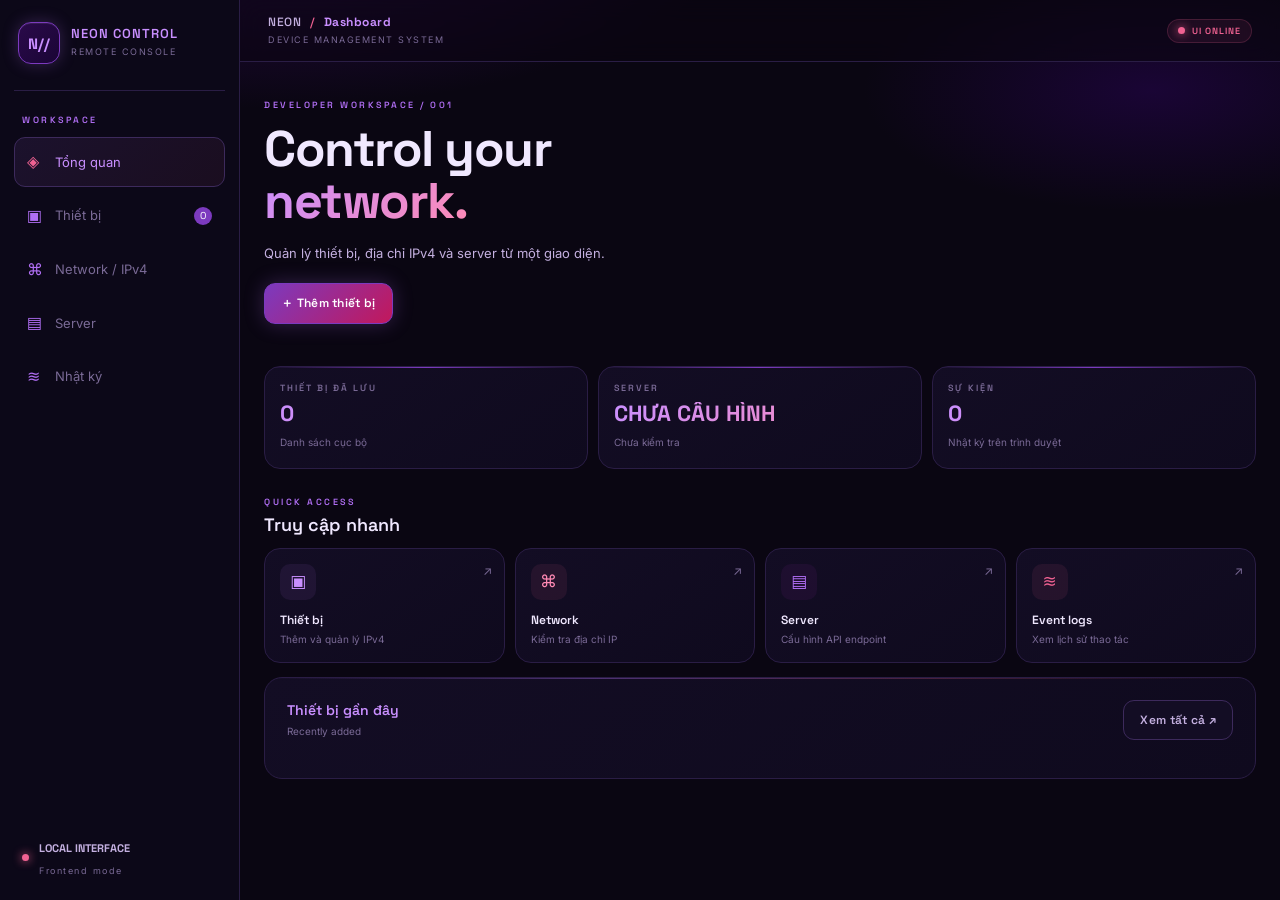
==== index.html @ 148c58e9 "Add files via upload" ====
<!DOCTYPE html>
<html lang="vi">
<head>
  <meta charset="UTF-8">
  <meta name="viewport" content="width=device-width, initial-scale=1, viewport-fit=cover">
  <meta name="theme-color" content="#0a0612">
  <title>NEON CONTROL</title>
  <style>
    @import url('https://fonts.googleapis.com/css2?family=Inter:wght@300;400;500;600;700&family=Space+Grotesk:wght@400;500;600;700&display=swap');

:root {
  --bg: #0a0612;
  --bg2: #0e0a1a;
  --panel: #130d24;
  --panel2: #0f0a1e;
  --border: #2a1d45;
  --border2: #3d2a5c;
  --purple: #b06ef3;
  --purple2: #c98fff;
  --purple-dim: #7c3abf;
  --pink: #f06292;
  --pink2: #ff8ab4;
  --pink-dim: #c2185b;
  --violet: #9c27b0;
  --text: #f0e8ff;
  --text2: #c4b0e0;
  --muted: #7a6a96;
  --muted2: #5a4a72;
  --glow-purple: #b06ef340;
  --glow-pink: #f0629230;
  --font-head: 'Space Grotesk', system-ui, sans-serif;
  --font-body: 'Inter', system-ui, sans-serif;
}

* { box-sizing: border-box; margin: 0; padding: 0; }
html { min-height: 100%; scroll-behavior: smooth; }
body {
  min-height: 100vh;
  background: var(--bg);
  background-image:
    radial-gradient(ellipse 70% 40% at 20% -10%, #2a0a4a 0%, transparent 55%),
    radial-gradient(ellipse 50% 30% at 90% 10%, #1a0535 0%, transparent 45%);
  color: var(--text);
  font: 14px/1.6 var(--font-body);
  -webkit-font-smoothing: antialiased;
}
button, input { font: inherit; }
button { cursor: pointer; }
button:focus-visible, input:focus-visible { outline: 2px solid var(--purple); outline-offset: 3px; }
.app { min-height: 100vh; }

.sidebar {
  display: none;
  width: 240px;
  position: fixed;
  inset: 0 auto 0 0;
  z-index: 20;
  padding: 22px 14px;
  background: #0c0818;
  border-right: 1px solid var(--border);
}
.brand {
  display: flex;
  align-items: center;
  gap: 11px;
  padding: 0 4px 26px;
  border-bottom: 1px solid var(--border);
  margin-bottom: 22px;
}
.brand b { display: block; font: 600 13px/1 var(--font-head); letter-spacing: 1px; color: var(--purple2); }
.brand small, .sidebar-bottom small { display: block; color: var(--muted); font-size: 9px; margin-top: 5px; letter-spacing: 1.5px; }
.logo {
  display: grid;
  place-items: center;
  width: 42px; height: 42px;
  flex-shrink: 0;
  color: var(--purple2);
  background: linear-gradient(135deg, #2a0a4a, #1a0535);
  border: 1px solid var(--purple-dim);
  border-radius: 13px;
  font: 800 15px var(--font-head);
  box-shadow: 0 0 16px var(--glow-purple), inset 0 1px 0 #ffffff15;
}
.nav-label, .eyebrow { color: var(--purple); font-size: 9px; letter-spacing: 2.5px; font-weight: 600; font-family: var(--font-head); }
.nav-label { padding: 0 8px 10px; }
.nav { display: grid; gap: 4px; }
.nav-item {
  width: 100%;
  display: flex;
  align-items: center;
  gap: 10px;
  border: 1px solid transparent;
  border-radius: 11px;
  background: transparent;
  color: var(--muted);
  text-align: left;
  padding: 11px 12px;
  font-size: 13px;
  transition: all .2s ease;
}
.nav-item > span:first-child { color: var(--purple); width: 18px; font-size: 16px; flex-shrink: 0; }
.nav-item:hover { color: var(--text2); background: #b06ef310; }
.nav-item.active { color: var(--purple2); background: linear-gradient(135deg, #b06ef318, #f0629210); border-color: var(--border2); }
.nav-item.active > span:first-child { color: var(--pink); }
.nav-count { margin-left: auto; font-size: 10px; background: var(--purple-dim); color: #fff; padding: 1px 6px; border-radius: 20px; font-family: var(--font-head); }
.sidebar-bottom { position: absolute; bottom: 22px; left: 22px; display: flex; align-items: center; gap: 10px; }
.sidebar-bottom b { font-size: 11px; color: var(--text2); font-family: var(--font-head); }
.live-dot, .top-status i { width: 7px; height: 7px; background: var(--pink); border-radius: 50%; box-shadow: 0 0 10px var(--pink); flex-shrink: 0; animation: pulse 2s ease-in-out infinite; }
@keyframes pulse { 0%, 100% { opacity: 1; } 50% { opacity: .5; } }

.main { min-width: 0; }
.topbar {
  min-height: 62px;
  padding: 12px 16px;
  display: flex;
  align-items: center;
  gap: 12px;
  justify-content: space-between;
  background: #0a061299;
  border-bottom: 1px solid var(--border);
  backdrop-filter: blur(12px);
  -webkit-backdrop-filter: blur(12px);
  position: sticky;
  top: 0;
  z-index: 10;
}
.breadcrumb { font: 500 12px var(--font-head); letter-spacing: .5px; color: var(--text2); }
.breadcrumb span { color: var(--pink); padding: 0 5px; }
.breadcrumb b { color: var(--purple2); }
.top-sub { display: block; color: var(--muted); font-size: 9px; margin-top: 3px; letter-spacing: 1.5px; }
.top-status {
  display: flex;
  align-items: center;
  gap: 7px;
  color: var(--pink);
  font: 600 9px var(--font-head);
  letter-spacing: 1px;
  white-space: nowrap;
  background: #f0629215;
  border: 1px solid #f0629230;
  padding: 5px 10px;
  border-radius: 20px;
}
.icon-btn { width: 38px; height: 38px; flex-shrink: 0; background: var(--panel); border: 1px solid var(--border); color: var(--purple2); border-radius: 11px; font-size: 16px; transition: .2s; }
.icon-btn:hover { border-color: var(--purple-dim); background: #b06ef315; }
.mobile-menu { display: block; }

.content { width: min(100% - 20px, 1100px); margin: auto; padding: 22px 0 100px; }
.page { display: none; }
.page.active { display: block; animation: appear .2s ease-out; }
@keyframes appear { from { opacity: 0; transform: translateY(5px); } to { opacity: 1; transform: translateY(0); } }

.hero { padding: 4px 0 22px; }
.hero h1 { font: 700 clamp(32px, 9vw, 50px)/1.05 var(--font-head); letter-spacing: -1.5px; margin: 10px 0 14px; color: var(--text); }
.hero h1 span { background: linear-gradient(135deg, var(--purple2), var(--pink2)); -webkit-background-clip: text; -webkit-text-fill-color: transparent; background-clip: text; }
.page-intro h1 { font: 700 clamp(28px, 7vw, 44px)/1.08 var(--font-head); letter-spacing: -1.5px; margin: 10px 0 12px; color: var(--text); }
.page-intro h1 .accent, .accent { background: linear-gradient(135deg, var(--purple2), var(--pink)); -webkit-background-clip: text; -webkit-text-fill-color: transparent; background-clip: text; }
.hero p, .page-intro p { color: var(--text2); font-size: 13px; line-height: 1.8; max-width: 560px; margin: 0 0 18px; }
.page-intro { margin-bottom: 20px; }

.btn { border: 1px solid transparent; border-radius: 11px; padding: 11px 16px; font: 600 12px var(--font-head); letter-spacing: .3px; transition: all .2s ease; }
.btn:active { transform: scale(.975); }
.primary { background: linear-gradient(135deg, var(--purple-dim), var(--pink-dim)); color: #fff; border-color: var(--purple-dim); box-shadow: 0 0 20px var(--glow-purple); }
.primary:hover { background: linear-gradient(135deg, var(--purple), var(--pink)); box-shadow: 0 0 30px var(--glow-purple), 0 0 20px var(--glow-pink); }
.secondary { color: var(--text2); background: var(--panel); border-color: var(--border2); }
.secondary:hover { border-color: var(--purple); color: var(--purple2); }
.danger { color: var(--pink); background: #f0629210; border-color: #f0629235; }
.full { width: 100%; margin-top: 13px; }
.space-top { margin-top: 11px; }

.stats { display: grid; grid-template-columns: repeat(2, minmax(0, 1fr)); gap: 10px; margin-top: 20px; }
.stat-card { min-width: 0; padding: 15px; border: 1px solid var(--border); background: linear-gradient(145deg, var(--panel), var(--panel2)); border-radius: 16px; position: relative; overflow: hidden; }
.stat-card::before { content: ''; position: absolute; top: 0; left: 0; right: 0; height: 1px; background: linear-gradient(90deg, transparent, var(--purple-dim), transparent); }
.stat-card:last-child { grid-column: 1 / -1; }
.stat-card > span { display: block; color: var(--muted); font: 600 9px var(--font-head); letter-spacing: 2px; margin-bottom: 8px; }
.stat-card strong { display: block; font: 700 22px/1 var(--font-head); margin-bottom: 6px; background: linear-gradient(135deg, var(--purple2), var(--pink2)); -webkit-background-clip: text; -webkit-text-fill-color: transparent; background-clip: text; overflow-wrap: anywhere; }
.stat-card small { color: var(--muted); font-size: 10px; overflow-wrap: anywhere; }

.section-heading { display: flex; align-items: center; justify-content: space-between; margin: 26px 0 12px; }
.section-heading h2 { margin: 4px 0 0; font: 600 18px var(--font-head); color: var(--text); }
.quick-grid { display: grid; grid-template-columns: repeat(2, minmax(0, 1fr)); gap: 10px; }
.quick-card { position: relative; min-width: 0; text-align: left; padding: 15px; border-radius: 16px; background: linear-gradient(145deg, var(--panel), var(--panel2)); color: var(--text); border: 1px solid var(--border); transition: all .2s ease; }
.quick-card:hover { border-color: var(--border2); transform: translateY(-1px); }
.quick-card:active { transform: scale(.975); }
.quick-icon { display: grid; place-items: center; width: 36px; height: 36px; border-radius: 10px; margin-bottom: 12px; font-size: 17px; background: #b06ef315; }
.quick-icon.cyan { color: var(--purple2); background: #b06ef315; }
.quick-icon.purple { color: var(--pink2); background: #f0629215; }
.quick-icon.pink { color: var(--purple); background: #9c27b015; }
.quick-icon.green { color: var(--pink); background: #f0629215; }
.quick-card b { display: block; font: 600 12px var(--font-head); margin-bottom: 4px; color: var(--text); }
.quick-card small { display: block; color: var(--muted); font-size: 10px; line-height: 1.5; }
.arrow { position: absolute; right: 12px; top: 12px; color: var(--muted); font-size: 12px; transition: .2s; }

.panel { min-width: 0; margin-top: 14px; padding: 17px; background: linear-gradient(145deg, var(--panel), var(--panel2)); border: 1px solid var(--border); border-radius: 18px; position: relative; overflow: hidden; }
.panel::before { content: ''; position: absolute; top: 0; left: 0; right: 0; height: 1px; background: linear-gradient(90deg, transparent, #b06ef360, #f0629240, transparent); }
.panel-heading { display: flex; align-items: center; justify-content: space-between; gap: 10px; margin-bottom: 16px; }
.panel-heading h2, .panel > h2 { margin: 0; font: 600 14px var(--font-head); color: var(--purple2); }
.panel-heading small { display: block; color: var(--muted); font-size: 10px; margin-top: 4px; }
.mini-tag { color: var(--purple2); border: 1px solid #b06ef340; padding: 4px 9px; border-radius: 20px; font: 600 9px var(--font-head); letter-spacing: 1px; white-space: nowrap; background: #b06ef310; }

label { display: block; margin: 13px 0 6px; font: 500 12px var(--font-head); color: var(--text2); }
.optional { color: var(--muted); font-size: 10px; font-weight: 400; }
input { width: 100%; min-width: 0; padding: 12px 14px; color: var(--text); background: #07041299; border: 1px solid var(--border); border-radius: 11px; outline: none; transition: .2s; }
input:focus { border-color: var(--purple); box-shadow: 0 0 0 3px #b06ef320; }
input::placeholder { color: var(--muted2); }
.hint { color: var(--muted); font-size: 11px; line-height: 1.8; overflow-wrap: anywhere; margin-top: 10px; }

.result-box { display: flex; align-items: center; gap: 12px; padding: 13px; margin-top: 13px; background: #07041299; border: 1px solid var(--border); border-radius: 12px; }
.result-dot { width: 9px; height: 9px; flex-shrink: 0; border-radius: 50%; background: var(--muted2); }
.result-box b { display: block; font: 600 12px var(--font-head); color: var(--text2); }
.result-box small { display: block; color: var(--muted); font-size: 10px; margin-top: 3px; overflow-wrap: anywhere; }

.device-list, .shortcut-list, .log-list { display: grid; gap: 8px; }
.device-row { min-width: 0; display: flex; align-items: center; gap: 10px; padding: 12px; background: #07041299; border: 1px solid var(--border); border-radius: 13px; transition: .2s; }
.device-row:hover { border-color: var(--border2); }
.device-symbol { display: grid; place-items: center; flex-shrink: 0; width: 38px; height: 38px; color: var(--purple2); background: linear-gradient(135deg, #b06ef320, #f0629215); border: 1px solid var(--border2); border-radius: 11px; font-size: 14px; }
.device-info { min-width: 0; flex: 1; }
.device-info b { display: block; font: 600 12px var(--font-head); color: var(--text); overflow-wrap: anywhere; }
.device-info small { display: block; color: var(--muted); font-size: 10px; margin-top: 3px; overflow-wrap: anywhere; }
.device-actions { display: flex; gap: 5px; flex-wrap: wrap; justify-content: flex-end; }
.small-btn { padding: 6px 9px; color: var(--purple2); background: #b06ef318; border: 1px solid var(--border2); border-radius: 8px; font: 600 10px var(--font-head); transition: .2s; }
.small-btn:hover { background: #b06ef330; }
.small-btn.delete { color: var(--pink); background: #f0629215; border-color: #f0629235; }
.empty { color: var(--muted); font-size: 12px; padding: 24px 10px; text-align: center; border: 1px dashed var(--border2); border-radius: 12px; background: #b06ef308; }

.shortcut { display: flex; align-items: center; gap: 10px; width: 100%; text-align: left; padding: 11px 13px; background: #07041299; color: var(--text); border: 1px solid var(--border); border-radius: 11px; font-size: 12px; transition: .2s; }
.shortcut .cyan { color: var(--purple2); font-size: 14px; }
.shortcut code, code { color: var(--pink2); font-family: ui-monospace, monospace; font-size: 11px; overflow-wrap: anywhere; }

.api-row { display: flex; flex-wrap: wrap; justify-content: space-between; gap: 8px; padding: 11px 0; border-bottom: 1px solid var(--border); font-size: 11px; }
.api-row:last-of-type { border-bottom: 0; }
.api-row span { color: var(--muted); }

.log-row { padding: 11px 13px; background: #07041299; border: 1px solid var(--border); border-radius: 11px; min-width: 0; border-left: 2px solid var(--purple-dim); }
.log-row time { color: var(--pink); font: 10px ui-monospace, monospace; }
.log-row p { margin: 4px 0 0; font-size: 11px; color: var(--text2); overflow-wrap: anywhere; }

.footer-note { display: flex; justify-content: space-between; gap: 12px; margin-top: 28px; color: var(--muted2); font: 600 9px var(--font-head); letter-spacing: 1.5px; }

.mobile-nav { position: fixed; z-index: 30; inset: auto 0 0; display: grid; grid-template-columns: repeat(5, minmax(0, 1fr)); padding: 8px 4px calc(8px + env(safe-area-inset-bottom)); background: #0a061299; border-top: 1px solid var(--border); backdrop-filter: blur(20px); -webkit-backdrop-filter: blur(20px); }
.mobile-item { display: grid; justify-items: center; gap: 3px; padding: 5px 0; border: 0; border-radius: 10px; background: transparent; color: var(--muted); transition: .2s; }
.mobile-item span { font-size: 18px; }
.mobile-item small { font: 600 9px var(--font-head); }
.mobile-item.active { color: var(--purple2); }
.mobile-item.active span { text-shadow: 0 0 12px var(--purple); }

.toast { position: fixed; z-index: 50; left: 50%; bottom: 88px; transform: translate(-50%, 12px); width: max-content; max-width: calc(100% - 28px); padding: 11px 16px; color: var(--text); background: linear-gradient(135deg, #1e0d38, #180824); border: 1px solid var(--border2); border-radius: 12px; box-shadow: 0 8px 30px #0008, 0 0 20px var(--glow-purple); font: 500 12px var(--font-head); opacity: 0; pointer-events: none; transition: .22s ease; }
.toast.show { opacity: 1; transform: translate(-50%, 0); }

@media (min-width: 700px) {
  .content { width: min(100% - 48px, 1100px); padding-top: 32px; }
  .topbar { padding: 14px 28px; }
  .mobile-menu, .mobile-nav { display: none; }
  .sidebar { display: block; }
  .main { margin-left: 240px; }
  .stats { grid-template-columns: repeat(3, minmax(0, 1fr)); }
  .stat-card:last-child { grid-column: auto; }
  .quick-grid { grid-template-columns: repeat(4, minmax(0, 1fr)); }
  .panel { padding: 22px; }
  .toast { bottom: 26px; }
}

@media (max-width: 699px) {
  .sidebar.mobile-open { display: block; width: min(82vw, 255px); box-shadow: 20px 0 60px #0009; }
  body.menu-open::after { content: ""; position: fixed; inset: 0; z-index: 15; background: #0a061280; backdrop-filter: blur(4px); }
}
  </style>
</head>
<body>
<div class="app">
  <aside class="sidebar" id="sidebar">
    <div class="brand">
      <div class="logo">N//</div>
      <div>
        <b>NEON CONTROL</b>
        <small>REMOTE CONSOLE</small>
      </div>
    </div>
    <div class="nav-label">WORKSPACE</div>
    <nav class="nav">
      <button class="nav-item active" data-tab="dashboard"><span>◈</span> Tổng quan</button>
      <button class="nav-item" data-tab="devices"><span>▣</span> Thiết bị<span class="nav-count" id="deviceCount">0</span></button>
      <button class="nav-item" data-tab="network"><span>⌘</span> Network / IPv4</button>
      <button class="nav-item" data-tab="server"><span>▤</span> Server</button>
      <button class="nav-item" data-tab="logs"><span>≋</span> Nhật ký</button>
    </nav>
    <div class="sidebar-bottom">
      <span class="live-dot"></span>
      <div><b>LOCAL INTERFACE</b><small>Frontend mode</small></div>
    </div>
  </aside>

  <main class="main">
    <header class="topbar">
      <button class="icon-btn mobile-menu" id="menuBtn" aria-label="Mở menu">☰</button>
      <div>
        <div class="breadcrumb">NEON <span>/</span> <b id="pageName">Dashboard</b></div>
        <small class="top-sub">DEVICE MANAGEMENT SYSTEM</small>
      </div>
      <div class="top-status"><i></i> UI ONLINE</div>
    </header>

    <div class="content">
      <section class="page active" id="page-dashboard">
        <div class="hero">
          <div class="eyebrow">DEVELOPER WORKSPACE / 001</div>
          <h1>Control your<br><span>network.</span></h1>
          <p>Quản lý thiết bị, địa chỉ IPv4 và server từ một giao diện.</p>
          <button class="btn primary" data-go="devices">＋ Thêm thiết bị</button>
        </div>

        <div class="stats">
          <article class="stat-card"><span>THIẾT BỊ ĐÃ LƯU</span><strong id="statDevices">0</strong><small>Danh sách cục bộ</small></article>
          <article class="stat-card"><span>SERVER</span><strong id="statServer">CHƯA CẤU HÌNH</strong><small id="serverSummary">Chưa kiểm tra</small></article>
          <article class="stat-card"><span>SỰ KIỆN</span><strong id="statLogs">0</strong><small>Nhật ký trên trình duyệt</small></article>
        </div>

        <div class="section-heading">
          <div><div class="eyebrow">QUICK ACCESS</div><h2>Truy cập nhanh</h2></div>
        </div>

        <div class="quick-grid">
          <button class="quick-card" data-go="devices"><span class="quick-icon cyan">▣</span><b>Thiết bị</b><small>Thêm và quản lý IPv4</small><span class="arrow">↗</span></button>
          <button class="quick-card" data-go="network"><span class="quick-icon purple">⌘</span><b>Network</b><small>Kiểm tra địa chỉ IP</small><span class="arrow">↗</span></button>
          <button class="quick-card" data-go="server"><span class="quick-icon pink">▤</span><b>Server</b><small>Cấu hình API endpoint</small><span class="arrow">↗</span></button>
          <button class="quick-card" data-go="logs"><span class="quick-icon green">≋</span><b>Event logs</b><small>Xem lịch sử thao tác</small><span class="arrow">↗</span></button>
        </div>

        <div class="panel">
          <div class="panel-heading">
            <div><h2>Thiết bị gần đây</h2><small>Recently added</small></div>
            <button class="btn secondary" data-go="devices">Xem tất cả ↗</button>
          </div>
          <div id="recentDevices" class="device-list"></div>
        </div>
      </section>

      <section class="page" id="page-devices">
        <div class="page-intro">
          <div class="eyebrow">DEVICE REGISTRY / 002</div>
          <h1>Thiết bị</h1>
          <p>Quản lý danh sách máy tính theo IPv4.</p>
        </div>
        <div class="panel">
          <div class="panel-heading"><div><h2>Thêm thiết bị</h2><small>Device registration</small></div><span class="mini-tag">LOCAL</span></div>
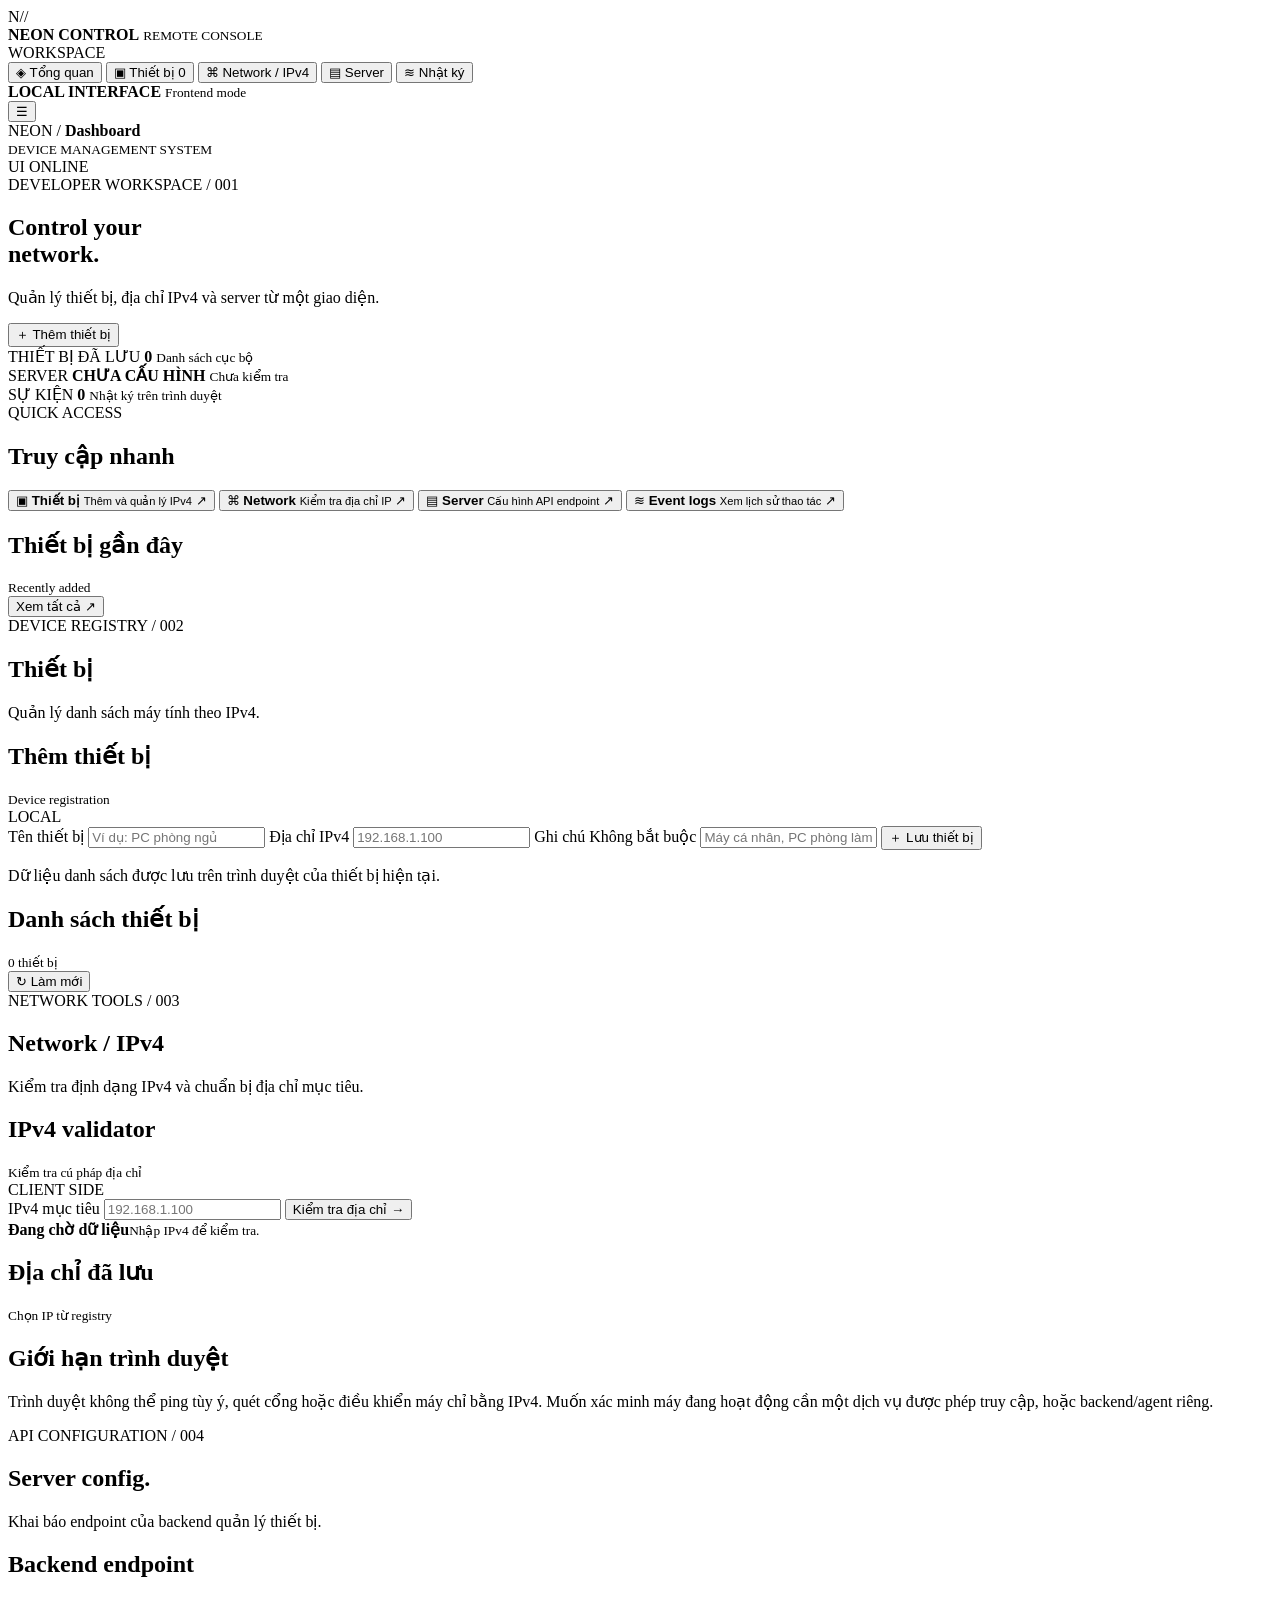
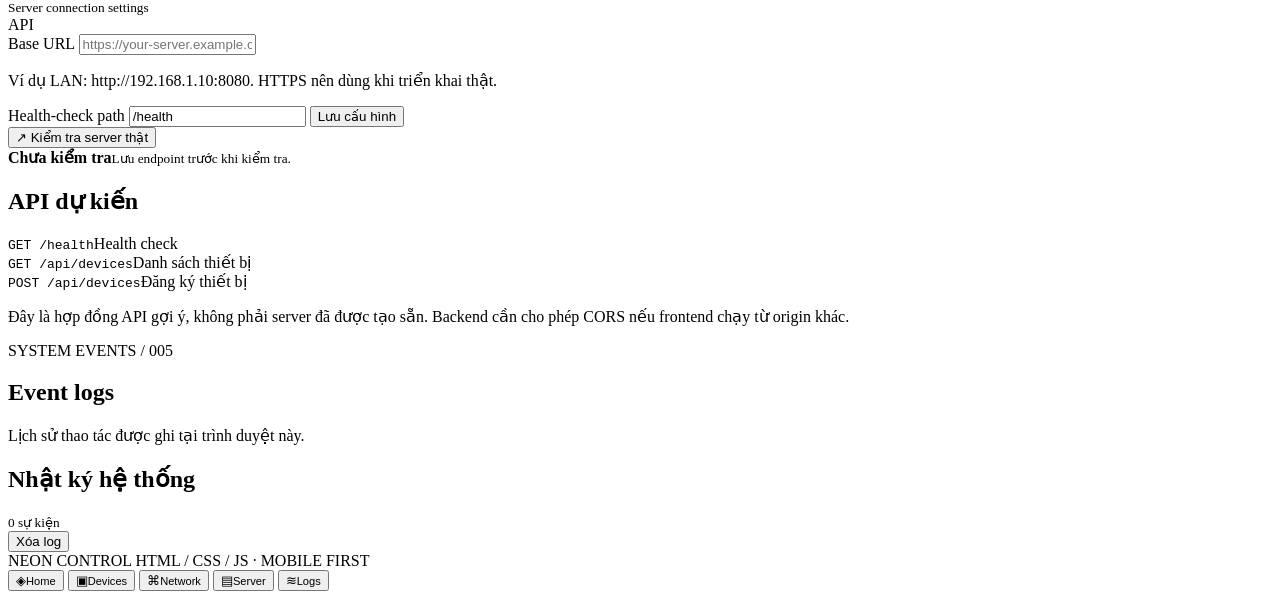
==== commit 41c5a264: "Update index.html" ====
--- a/index.html
+++ b/index.html
@@ -3,271 +3,13 @@
 <head>
   <meta charset="UTF-8">
   <meta name="viewport" content="width=device-width, initial-scale=1, viewport-fit=cover">
-  <meta name="theme-color" content="#0a0612">
+  <meta name="theme-color" content="#080b12">
   <title>NEON CONTROL</title>
-  <style>
-    @import url('https://fonts.googleapis.com/css2?family=Inter:wght@300;400;500;600;700&family=Space+Grotesk:wght@400;500;600;700&display=swap');
-
-:root {
-  --bg: #0a0612;
-  --bg2: #0e0a1a;
-  --panel: #130d24;
-  --panel2: #0f0a1e;
-  --border: #2a1d45;
-  --border2: #3d2a5c;
-  --purple: #b06ef3;
-  --purple2: #c98fff;
-  --purple-dim: #7c3abf;
-  --pink: #f06292;
-  --pink2: #ff8ab4;
-  --pink-dim: #c2185b;
-  --violet: #9c27b0;
-  --text: #f0e8ff;
-  --text2: #c4b0e0;
-  --muted: #7a6a96;
-  --muted2: #5a4a72;
-  --glow-purple: #b06ef340;
-  --glow-pink: #f0629230;
-  --font-head: 'Space Grotesk', system-ui, sans-serif;
-  --font-body: 'Inter', system-ui, sans-serif;
-}
-
-* { box-sizing: border-box; margin: 0; padding: 0; }
-html { min-height: 100%; scroll-behavior: smooth; }
-body {
-  min-height: 100vh;
-  background: var(--bg);
-  background-image:
-    radial-gradient(ellipse 70% 40% at 20% -10%, #2a0a4a 0%, transparent 55%),
-    radial-gradient(ellipse 50% 30% at 90% 10%, #1a0535 0%, transparent 45%);
-  color: var(--text);
-  font: 14px/1.6 var(--font-body);
-  -webkit-font-smoothing: antialiased;
-}
-button, input { font: inherit; }
-button { cursor: pointer; }
-button:focus-visible, input:focus-visible { outline: 2px solid var(--purple); outline-offset: 3px; }
-.app { min-height: 100vh; }
-
-.sidebar {
-  display: none;
-  width: 240px;
-  position: fixed;
-  inset: 0 auto 0 0;
-  z-index: 20;
-  padding: 22px 14px;
-  background: #0c0818;
-  border-right: 1px solid var(--border);
-}
-.brand {
-  display: flex;
-  align-items: center;
-  gap: 11px;
-  padding: 0 4px 26px;
-  border-bottom: 1px solid var(--border);
-  margin-bottom: 22px;
-}
-.brand b { display: block; font: 600 13px/1 var(--font-head); letter-spacing: 1px; color: var(--purple2); }
-.brand small, .sidebar-bottom small { display: block; color: var(--muted); font-size: 9px; margin-top: 5px; letter-spacing: 1.5px; }
-.logo {
-  display: grid;
-  place-items: center;
-  width: 42px; height: 42px;
-  flex-shrink: 0;
-  color: var(--purple2);
-  background: linear-gradient(135deg, #2a0a4a, #1a0535);
-  border: 1px solid var(--purple-dim);
-  border-radius: 13px;
-  font: 800 15px var(--font-head);
-  box-shadow: 0 0 16px var(--glow-purple), inset 0 1px 0 #ffffff15;
-}
-.nav-label, .eyebrow { color: var(--purple); font-size: 9px; letter-spacing: 2.5px; font-weight: 600; font-family: var(--font-head); }
-.nav-label { padding: 0 8px 10px; }
-.nav { display: grid; gap: 4px; }
-.nav-item {
-  width: 100%;
-  display: flex;
-  align-items: center;
-  gap: 10px;
-  border: 1px solid transparent;
-  border-radius: 11px;
-  background: transparent;
-  color: var(--muted);
-  text-align: left;
-  padding: 11px 12px;
-  font-size: 13px;
-  transition: all .2s ease;
-}
-.nav-item > span:first-child { color: var(--purple); width: 18px; font-size: 16px; flex-shrink: 0; }
-.nav-item:hover { color: var(--text2); background: #b06ef310; }
-.nav-item.active { color: var(--purple2); background: linear-gradient(135deg, #b06ef318, #f0629210); border-color: var(--border2); }
-.nav-item.active > span:first-child { color: var(--pink); }
-.nav-count { margin-left: auto; font-size: 10px; background: var(--purple-dim); color: #fff; padding: 1px 6px; border-radius: 20px; font-family: var(--font-head); }
-.sidebar-bottom { position: absolute; bottom: 22px; left: 22px; display: flex; align-items: center; gap: 10px; }
-.sidebar-bottom b { font-size: 11px; color: var(--text2); font-family: var(--font-head); }
-.live-dot, .top-status i { width: 7px; height: 7px; background: var(--pink); border-radius: 50%; box-shadow: 0 0 10px var(--pink); flex-shrink: 0; animation: pulse 2s ease-in-out infinite; }
-@keyframes pulse { 0%, 100% { opacity: 1; } 50% { opacity: .5; } }
-
-.main { min-width: 0; }
-.topbar {
-  min-height: 62px;
-  padding: 12px 16px;
-  display: flex;
-  align-items: center;
-  gap: 12px;
-  justify-content: space-between;
-  background: #0a061299;
-  border-bottom: 1px solid var(--border);
-  backdrop-filter: blur(12px);
-  -webkit-backdrop-filter: blur(12px);
-  position: sticky;
-  top: 0;
-  z-index: 10;
-}
-.breadcrumb { font: 500 12px var(--font-head); letter-spacing: .5px; color: var(--text2); }
-.breadcrumb span { color: var(--pink); padding: 0 5px; }
-.breadcrumb b { color: var(--purple2); }
-.top-sub { display: block; color: var(--muted); font-size: 9px; margin-top: 3px; letter-spacing: 1.5px; }
-.top-status {
-  display: flex;
-  align-items: center;
-  gap: 7px;
-  color: var(--pink);
-  font: 600 9px var(--font-head);
-  letter-spacing: 1px;
-  white-space: nowrap;
-  background: #f0629215;
-  border: 1px solid #f0629230;
-  padding: 5px 10px;
-  border-radius: 20px;
-}
-.icon-btn { width: 38px; height: 38px; flex-shrink: 0; background: var(--panel); border: 1px solid var(--border); color: var(--purple2); border-radius: 11px; font-size: 16px; transition: .2s; }
-.icon-btn:hover { border-color: var(--purple-dim); background: #b06ef315; }
-.mobile-menu { display: block; }
-
-.content { width: min(100% - 20px, 1100px); margin: auto; padding: 22px 0 100px; }
-.page { display: none; }
-.page.active { display: block; animation: appear .2s ease-out; }
-@keyframes appear { from { opacity: 0; transform: translateY(5px); } to { opacity: 1; transform: translateY(0); } }
-
-.hero { padding: 4px 0 22px; }
-.hero h1 { font: 700 clamp(32px, 9vw, 50px)/1.05 var(--font-head); letter-spacing: -1.5px; margin: 10px 0 14px; color: var(--text); }
-.hero h1 span { background: linear-gradient(135deg, var(--purple2), var(--pink2)); -webkit-background-clip: text; -webkit-text-fill-color: transparent; background-clip: text; }
-.page-intro h1 { font: 700 clamp(28px, 7vw, 44px)/1.08 var(--font-head); letter-spacing: -1.5px; margin: 10px 0 12px; color: var(--text); }
-.page-intro h1 .accent, .accent { background: linear-gradient(135deg, var(--purple2), var(--pink)); -webkit-background-clip: text; -webkit-text-fill-color: transparent; background-clip: text; }
-.hero p, .page-intro p { color: var(--text2); font-size: 13px; line-height: 1.8; max-width: 560px; margin: 0 0 18px; }
-.page-intro { margin-bottom: 20px; }
-
-.btn { border: 1px solid transparent; border-radius: 11px; padding: 11px 16px; font: 600 12px var(--font-head); letter-spacing: .3px; transition: all .2s ease; }
-.btn:active { transform: scale(.975); }
-.primary { background: linear-gradient(135deg, var(--purple-dim), var(--pink-dim)); color: #fff; border-color: var(--purple-dim); box-shadow: 0 0 20px var(--glow-purple); }
-.primary:hover { background: linear-gradient(135deg, var(--purple), var(--pink)); box-shadow: 0 0 30px var(--glow-purple), 0 0 20px var(--glow-pink); }
-.secondary { color: var(--text2); background: var(--panel); border-color: var(--border2); }
-.secondary:hover { border-color: var(--purple); color: var(--purple2); }
-.danger { color: var(--pink); background: #f0629210; border-color: #f0629235; }
-.full { width: 100%; margin-top: 13px; }
-.space-top { margin-top: 11px; }
-
-.stats { display: grid; grid-template-columns: repeat(2, minmax(0, 1fr)); gap: 10px; margin-top: 20px; }
-.stat-card { min-width: 0; padding: 15px; border: 1px solid var(--border); background: linear-gradient(145deg, var(--panel), var(--panel2)); border-radius: 16px; position: relative; overflow: hidden; }
-.stat-card::before { content: ''; position: absolute; top: 0; left: 0; right: 0; height: 1px; background: linear-gradient(90deg, transparent, var(--purple-dim), transparent); }
-.stat-card:last-child { grid-column: 1 / -1; }
-.stat-card > span { display: block; color: var(--muted); font: 600 9px var(--font-head); letter-spacing: 2px; margin-bottom: 8px; }
-.stat-card strong { display: block; font: 700 22px/1 var(--font-head); margin-bottom: 6px; background: linear-gradient(135deg, var(--purple2), var(--pink2)); -webkit-background-clip: text; -webkit-text-fill-color: transparent; background-clip: text; overflow-wrap: anywhere; }
-.stat-card small { color: var(--muted); font-size: 10px; overflow-wrap: anywhere; }
-
-.section-heading { display: flex; align-items: center; justify-content: space-between; margin: 26px 0 12px; }
-.section-heading h2 { margin: 4px 0 0; font: 600 18px var(--font-head); color: var(--text); }
-.quick-grid { display: grid; grid-template-columns: repeat(2, minmax(0, 1fr)); gap: 10px; }
-.quick-card { position: relative; min-width: 0; text-align: left; padding: 15px; border-radius: 16px; background: linear-gradient(145deg, var(--panel), var(--panel2)); color: var(--text); border: 1px solid var(--border); transition: all .2s ease; }
-.quick-card:hover { border-color: var(--border2); transform: translateY(-1px); }
-.quick-card:active { transform: scale(.975); }
-.quick-icon { display: grid; place-items: center; width: 36px; height: 36px; border-radius: 10px; margin-bottom: 12px; font-size: 17px; background: #b06ef315; }
-.quick-icon.cyan { color: var(--purple2); background: #b06ef315; }
-.quick-icon.purple { color: var(--pink2); background: #f0629215; }
-.quick-icon.pink { color: var(--purple); background: #9c27b015; }
-.quick-icon.green { color: var(--pink); background: #f0629215; }
-.quick-card b { display: block; font: 600 12px var(--font-head); margin-bottom: 4px; color: var(--text); }
-.quick-card small { display: block; color: var(--muted); font-size: 10px; line-height: 1.5; }
-.arrow { position: absolute; right: 12px; top: 12px; color: var(--muted); font-size: 12px; transition: .2s; }
-
-.panel { min-width: 0; margin-top: 14px; padding: 17px; background: linear-gradient(145deg, var(--panel), var(--panel2)); border: 1px solid var(--border); border-radius: 18px; position: relative; overflow: hidden; }
-.panel::before { content: ''; position: absolute; top: 0; left: 0; right: 0; height: 1px; background: linear-gradient(90deg, transparent, #b06ef360, #f0629240, transparent); }
-.panel-heading { display: flex; align-items: center; justify-content: space-between; gap: 10px; margin-bottom: 16px; }
-.panel-heading h2, .panel > h2 { margin: 0; font: 600 14px var(--font-head); color: var(--purple2); }
-.panel-heading small { display: block; color: var(--muted); font-size: 10px; margin-top: 4px; }
-.mini-tag { color: var(--purple2); border: 1px solid #b06ef340; padding: 4px 9px; border-radius: 20px; font: 600 9px var(--font-head); letter-spacing: 1px; white-space: nowrap; background: #b06ef310; }
-
-label { display: block; margin: 13px 0 6px; font: 500 12px var(--font-head); color: var(--text2); }
-.optional { color: var(--muted); font-size: 10px; font-weight: 400; }
-input { width: 100%; min-width: 0; padding: 12px 14px; color: var(--text); background: #07041299; border: 1px solid var(--border); border-radius: 11px; outline: none; transition: .2s; }
-input:focus { border-color: var(--purple); box-shadow: 0 0 0 3px #b06ef320; }
-input::placeholder { color: var(--muted2); }
-.hint { color: var(--muted); font-size: 11px; line-height: 1.8; overflow-wrap: anywhere; margin-top: 10px; }
-
-.result-box { display: flex; align-items: center; gap: 12px; padding: 13px; margin-top: 13px; background: #07041299; border: 1px solid var(--border); border-radius: 12px; }
-.result-dot { width: 9px; height: 9px; flex-shrink: 0; border-radius: 50%; background: var(--muted2); }
-.result-box b { display: block; font: 600 12px var(--font-head); color: var(--text2); }
-.result-box small { display: block; color: var(--muted); font-size: 10px; margin-top: 3px; overflow-wrap: anywhere; }
-
-.device-list, .shortcut-list, .log-list { display: grid; gap: 8px; }
-.device-row { min-width: 0; display: flex; align-items: center; gap: 10px; padding: 12px; background: #07041299; border: 1px solid var(--border); border-radius: 13px; transition: .2s; }
-.device-row:hover { border-color: var(--border2); }
-.device-symbol { display: grid; place-items: center; flex-shrink: 0; width: 38px; height: 38px; color: var(--purple2); background: linear-gradient(135deg, #b06ef320, #f0629215); border: 1px solid var(--border2); border-radius: 11px; font-size: 14px; }
-.device-info { min-width: 0; flex: 1; }
-.device-info b { display: block; font: 600 12px var(--font-head); color: var(--text); overflow-wrap: anywhere; }
-.device-info small { display: block; color: var(--muted); font-size: 10px; margin-top: 3px; overflow-wrap: anywhere; }
-.device-actions { display: flex; gap: 5px; flex-wrap: wrap; justify-content: flex-end; }
-.small-btn { padding: 6px 9px; color: var(--purple2); background: #b06ef318; border: 1px solid var(--border2); border-radius: 8px; font: 600 10px var(--font-head); transition: .2s; }
-.small-btn:hover { background: #b06ef330; }
-.small-btn.delete { color: var(--pink); background: #f0629215; border-color: #f0629235; }
-.empty { color: var(--muted); font-size: 12px; padding: 24px 10px; text-align: center; border: 1px dashed var(--border2); border-radius: 12px; background: #b06ef308; }
-
-.shortcut { display: flex; align-items: center; gap: 10px; width: 100%; text-align: left; padding: 11px 13px; background: #07041299; color: var(--text); border: 1px solid var(--border); border-radius: 11px; font-size: 12px; transition: .2s; }
-.shortcut .cyan { color: var(--purple2); font-size: 14px; }
-.shortcut code, code { color: var(--pink2); font-family: ui-monospace, monospace; font-size: 11px; overflow-wrap: anywhere; }
-
-.api-row { display: flex; flex-wrap: wrap; justify-content: space-between; gap: 8px; padding: 11px 0; border-bottom: 1px solid var(--border); font-size: 11px; }
-.api-row:last-of-type { border-bottom: 0; }
-.api-row span { color: var(--muted); }
-
-.log-row { padding: 11px 13px; background: #07041299; border: 1px solid var(--border); border-radius: 11px; min-width: 0; border-left: 2px solid var(--purple-dim); }
-.log-row time { color: var(--pink); font: 10px ui-monospace, monospace; }
-.log-row p { margin: 4px 0 0; font-size: 11px; color: var(--text2); overflow-wrap: anywhere; }
-
-.footer-note { display: flex; justify-content: space-between; gap: 12px; margin-top: 28px; color: var(--muted2); font: 600 9px var(--font-head); letter-spacing: 1.5px; }
-
-.mobile-nav { position: fixed; z-index: 30; inset: auto 0 0; display: grid; grid-template-columns: repeat(5, minmax(0, 1fr)); padding: 8px 4px calc(8px + env(safe-area-inset-bottom)); background: #0a061299; border-top: 1px solid var(--border); backdrop-filter: blur(20px); -webkit-backdrop-filter: blur(20px); }
-.mobile-item { display: grid; justify-items: center; gap: 3px; padding: 5px 0; border: 0; border-radius: 10px; background: transparent; color: var(--muted); transition: .2s; }
-.mobile-item span { font-size: 18px; }
-.mobile-item small { font: 600 9px var(--font-head); }
-.mobile-item.active { color: var(--purple2); }
-.mobile-item.active span { text-shadow: 0 0 12px var(--purple); }
-
-.toast { position: fixed; z-index: 50; left: 50%; bottom: 88px; transform: translate(-50%, 12px); width: max-content; max-width: calc(100% - 28px); padding: 11px 16px; color: var(--text); background: linear-gradient(135deg, #1e0d38, #180824); border: 1px solid var(--border2); border-radius: 12px; box-shadow: 0 8px 30px #0008, 0 0 20px var(--glow-purple); font: 500 12px var(--font-head); opacity: 0; pointer-events: none; transition: .22s ease; }
-.toast.show { opacity: 1; transform: translate(-50%, 0); }
-
-@media (min-width: 700px) {
-  .content { width: min(100% - 48px, 1100px); padding-top: 32px; }
-  .topbar { padding: 14px 28px; }
-  .mobile-menu, .mobile-nav { display: none; }
-  .sidebar { display: block; }
-  .main { margin-left: 240px; }
-  .stats { grid-template-columns: repeat(3, minmax(0, 1fr)); }
-  .stat-card:last-child { grid-column: auto; }
-  .quick-grid { grid-template-columns: repeat(4, minmax(0, 1fr)); }
-  .panel { padding: 22px; }
-  .toast { bottom: 26px; }
-}
-
-@media (max-width: 699px) {
-  .sidebar.mobile-open { display: block; width: min(82vw, 255px); box-shadow: 20px 0 60px #0009; }
-  body.menu-open::after { content: ""; position: fixed; inset: 0; z-index: 15; background: #0a061280; backdrop-filter: blur(4px); }
-}
-  </style>
+  <link rel="stylesheet" href="style.css">
 </head>
 <body>
 <div class="app">
+
   <aside class="sidebar" id="sidebar">
     <div class="brand">
       <div class="logo">N//</div>
@@ -276,17 +18,33 @@
         <small>REMOTE CONSOLE</small>
       </div>
     </div>
+
     <div class="nav-label">WORKSPACE</div>
     <nav class="nav">
-      <button class="nav-item active" data-tab="dashboard"><span>◈</span> Tổng quan</button>
-      <button class="nav-item" data-tab="devices"><span>▣</span> Thiết bị<span class="nav-count" id="deviceCount">0</span></button>
-      <button class="nav-item" data-tab="network"><span>⌘</span> Network / IPv4</button>
-      <button class="nav-item" data-tab="server"><span>▤</span> Server</button>
-      <button class="nav-item" data-tab="logs"><span>≋</span> Nhật ký</button>
+      <button class="nav-item active" data-tab="dashboard">
+        <span>◈</span> Tổng quan
+      </button>
+      <button class="nav-item" data-tab="devices">
+        <span>▣</span> Thiết bị
+        <span class="nav-count" id="deviceCount">0</span>
+      </button>
+      <button class="nav-item" data-tab="network">
+        <span>⌘</span> Network / IPv4
+      </button>
+      <button class="nav-item" data-tab="server">
+        <span>▤</span> Server
+      </button>
+      <button class="nav-item" data-tab="logs">
+        <span>≋</span> Nhật ký
+      </button>
     </nav>
+
     <div class="sidebar-bottom">
       <span class="live-dot"></span>
-      <div><b>LOCAL INTERFACE</b><small>Frontend mode</small></div>
+      <div>
+        <b>LOCAL INTERFACE</b>
+        <small>Frontend mode</small>
+      </div>
     </div>
   </aside>
 
@@ -301,6 +59,7 @@
     </header>
 
     <div class="content">
+
       <section class="page active" id="page-dashboard">
         <div class="hero">
           <div class="eyebrow">DEVELOPER WORKSPACE / 001</div>
@@ -310,20 +69,55 @@
         </div>
 
         <div class="stats">
-          <article class="stat-card"><span>THIẾT BỊ ĐÃ LƯU</span><strong id="statDevices">0</strong><small>Danh sách cục bộ</small></article>
-          <article class="stat-card"><span>SERVER</span><strong id="statServer">CHƯA CẤU HÌNH</strong><small id="serverSummary">Chưa kiểm tra</small></article>
-          <article class="stat-card"><span>SỰ KIỆN</span><strong id="statLogs">0</strong><small>Nhật ký trên trình duyệt</small></article>
+          <article class="stat-card">
+            <span>THIẾT BỊ ĐÃ LƯU</span>
+            <strong id="statDevices">0</strong>
+            <small>Danh sách cục bộ</small>
+          </article>
+          <article class="stat-card">
+            <span>SERVER</span>
+            <strong id="statServer">CHƯA CẤU HÌNH</strong>
+            <small id="serverSummary">Chưa kiểm tra</small>
+          </article>
+          <article class="stat-card">
+            <span>SỰ KIỆN</span>
+            <strong id="statLogs">0</strong>
+            <small>Nhật ký trên trình duyệt</small>
+          </article>
         </div>
 
         <div class="section-heading">
-          <div><div class="eyebrow">QUICK ACCESS</div><h2>Truy cập nhanh</h2></div>
+          <div>
+            <div class="eyebrow">QUICK ACCESS</div>
+            <h2>Truy cập nhanh</h2>
+          </div>
         </div>
 
         <div class="quick-grid">
-          <button class="quick-card" data-go="devices"><span class="quick-icon cyan">▣</span><b>Thiết bị</b><small>Thêm và quản lý IPv4</small><span class="arrow">↗</span></button>
-          <button class="quick-card" data-go="network"><span class="quick-icon purple">⌘</span><b>Network</b><small>Kiểm tra địa chỉ IP</small><span class="arrow">↗</span></button>
-          <button class="quick-card" data-go="server"><span class="quick-icon pink">▤</span><b>Server</b><small>Cấu hình API endpoint</small><span class="arrow">↗</span></button>
-          <button class="quick-card" data-go="logs"><span class="quick-icon green">≋</span><b>Event logs</b><small>Xem lịch sử thao tác</small><span class="arrow">↗</span></button>
+          <button class="quick-card" data-go="devices">
+            <span class="quick-icon cyan">▣</span>
+            <b>Thiết bị</b>
+            <small>Thêm và quản lý IPv4</small>
+            <span class="arrow">↗</span>
+          </button>
+          <button class="quick-card" data-go="network">
+            <span class="quick-icon purple">⌘</span>
+            <b>Network</b>
+            <small>Kiểm tra địa chỉ IP</small>
+            <span class="arrow">↗</span>
+          </button>
+          <button class="quick-card" data-go="server">
+            <span class="quick-icon pink">▤</span>
+            <b>Server</b>
+            <small>Cấu hình API endpoint</small>
+            <span class="arrow">↗</span>
+          </button>
+          <button class="quick-card" data-go="logs">
+            <span class="quick-icon green">≋</span>
+            <b>Event logs</b>
+            <small>Xem lịch sử thao tác</small>
+            <span class="arrow">↗</span>
+          </button>
         </div>
 
         <div class="panel">
@@ -341,6 +135,149 @@
           <h1>Thiết bị</h1>
           <p>Quản lý danh sách máy tính theo IPv4.</p>
         </div>
-        <div class="panel">
-          <div class="panel-heading"><div><h2>Thêm thiết bị</h2><small>Device registration</small></div><span class="mini-tag">LOCAL</span></div>
-          +
+        <div class="panel">
+          <div class="panel-heading">
+            <div><h2>Thêm thiết bị</h2><small>Device registration</small></div>
+            <span class="mini-tag">LOCAL</span>
+          </div>
+          <form id="deviceForm">
+            <label for="deviceName">Tên thiết bị</label>
+            <input id="deviceName" placeholder="Ví dụ: PC phòng ngủ" maxlength="50" required>
+
+            <label for="deviceIP">Địa chỉ IPv4</label>
+            <input id="deviceIP" placeholder="192.168.1.100" inputmode="decimal" autocomplete="off" required>
+
+            <label for="deviceNote">Ghi chú <span class="optional">Không bắt buộc</span></label>
+            <input id="deviceNote" placeholder="Máy cá nhân, PC phòng làm việc...">
+
+            <button class="btn primary full" type="submit">＋ Lưu thiết bị</button>
+          </form>
+          <p class="hint">Dữ liệu danh sách được lưu trên trình duyệt của thiết bị hiện tại.</p>
+        </div>
+
+        <div class="panel">
+          <div class="panel-heading">
+            <div><h2>Danh sách thiết bị</h2><small id="deviceSubtitle">0 thiết bị</small></div>
+            <button class="btn secondary" id="refreshDevices">↻ Làm mới</button>
+          </div>
+          <div id="allDevices" class="device-list"></div>
+        </div>
+      </section>
+
+      <section class="page" id="page-network">
+        <div class="page-intro">
+          <div class="eyebrow">NETWORK TOOLS / 003</div>
+          <h1>Network <span class="accent">/ IPv4</span></h1>
+          <p>Kiểm tra định dạng IPv4 và chuẩn bị địa chỉ mục tiêu.</p>
+        </div>
+
+        <div class="panel">
+          <div class="panel-heading">
+            <div><h2>IPv4 validator</h2><small>Kiểm tra cú pháp địa chỉ</small></div>
+            <span class="mini-tag">CLIENT SIDE</span>
+          </div>
+          <form id="ipForm">
+            <label for="checkIP">IPv4 mục tiêu</label>
+            <input id="checkIP" placeholder="192.168.1.100" inputmode="decimal" autocomplete="off" required>
+            <button class="btn primary full" type="submit">Kiểm tra địa chỉ →</button>
+          </form>
+          <div class="result-box" id="ipResult" aria-live="polite">
+            <span class="result-dot"></span>
+            <div><b>Đang chờ dữ liệu</b><small>Nhập IPv4 để kiểm tra.</small></div>
+          </div>
+        </div>
+
+        <div class="panel">
+          <div class="panel-heading">
+            <div><h2>Địa chỉ đã lưu</h2><small>Chọn IP từ registry</small></div>
+          </div>
+          <div id="ipShortcuts" class="shortcut-list"></div>
+        </div>
+
+        <div class="panel">
+          <h2>Giới hạn trình duyệt</h2>
+          <p class="hint">Trình duyệt không thể ping tùy ý, quét cổng hoặc điều khiển máy chỉ bằng IPv4. Muốn xác minh máy đang hoạt động cần một dịch vụ được phép truy cập, hoặc backend/agent riêng.</p>
+        </div>
+      </section>
+
+      <section class="page" id="page-server">
+        <div class="page-intro">
+          <div class="eyebrow">API CONFIGURATION / 004</div>
+          <h1>Server <span class="accent">config.</span></h1>
+          <p>Khai báo endpoint của backend quản lý thiết bị.</p>
+        </div>
+
+        <div class="panel">
+          <div class="panel-heading">
+            <div><h2>Backend endpoint</h2><small>Server connection settings</small></div>
+            <span class="mini-tag">API</span>
+          </div>
+
+          <form id="serverForm">
+            <label for="serverURL">Base URL</label>
+            <input id="serverURL" type="url" placeholder="https://your-server.example.com" autocomplete="url" required>
+            <p class="hint">Ví dụ LAN: http://192.168.1.10:8080. HTTPS nên dùng khi triển khai thật.</p>
+
+            <label for="healthPath">Health-check path</label>
+            <input id="healthPath" value="/health" placeholder="/health" required>
+
+            <button class="btn primary full" type="submit">Lưu cấu hình</button>
+          </form>
+
+          <button class="btn secondary full space-top" id="testServer">
+            ↗ Kiểm tra server thật
+          </button>
+
+          <div class="result-box" id="serverResult" aria-live="polite">
+            <span class="result-dot"></span>
+            <div><b>Chưa kiểm tra</b><small>Lưu endpoint trước khi kiểm tra.</small></div>
+          </div>
+        </div>
+
+        <div class="panel">
+          <h2>API dự kiến</h2>
+          <div class="api-row"><code>GET /health</code><span>Health check</span></div>
+          <div class="api-row"><code>GET /api/devices</code><span>Danh sách thiết bị</span></div>
+          <div class="api-row"><code>POST /api/devices</code><span>Đăng ký thiết bị</span></div>
+          <p class="hint">Đây là hợp đồng API gợi ý, không phải server đã được tạo sẵn. Backend cần cho phép CORS nếu frontend chạy từ origin khác.</p>
+        </div>
+      </section>
+
+      <section class="page" id="page-logs">
+        <div class="page-intro">
+          <div class="eyebrow">SYSTEM EVENTS / 005</div>
+          <h1>Event logs</h1>
+          <p>Lịch sử thao tác được ghi tại trình duyệt này.</p>
+        </div>
+
+        <div class="panel">
+          <div class="panel-heading">
+            <div><h2>Nhật ký hệ thống</h2><small id="logSubtitle">0 sự kiện</small></div>
+            <button class="btn danger" id="clearLogs">Xóa log</button>
+          </div>
+          <div id="logList" class="log-list"></div>
+        </div>
+      </section>
+
+      <div class="footer-note">
+        <span>NEON CONTROL</span>
+        <span>HTML / CSS / JS · MOBILE FIRST</span>
+      </div>
+    </div>
+  </main>
+
+  <nav class="mobile-nav" aria-label="Điều hướng chính">
+    <button class="mobile-item active" data-tab="dashboard"><span>◈</span><small>Home</small></button>
+    <button class="mobile-item" data-tab="devices"><span>▣</span><small>Devices</small></button>
+    <button class="mobile-item" data-tab="network"><span>⌘</span><small>Network</small></button>
+    <button class="mobile-item" data-tab="server"><span>▤</span><small>Server</small></button>
+    <button class="mobile-item" data-tab="logs"><span>≋</span><small>Logs</small></button>
+  </nav>
+</div>
+
+<div class="toast" id="toast" role="status" aria-live="polite"></div>
+<script src="script.js"></script>
+</body>
+          </html>
+                                                                                    
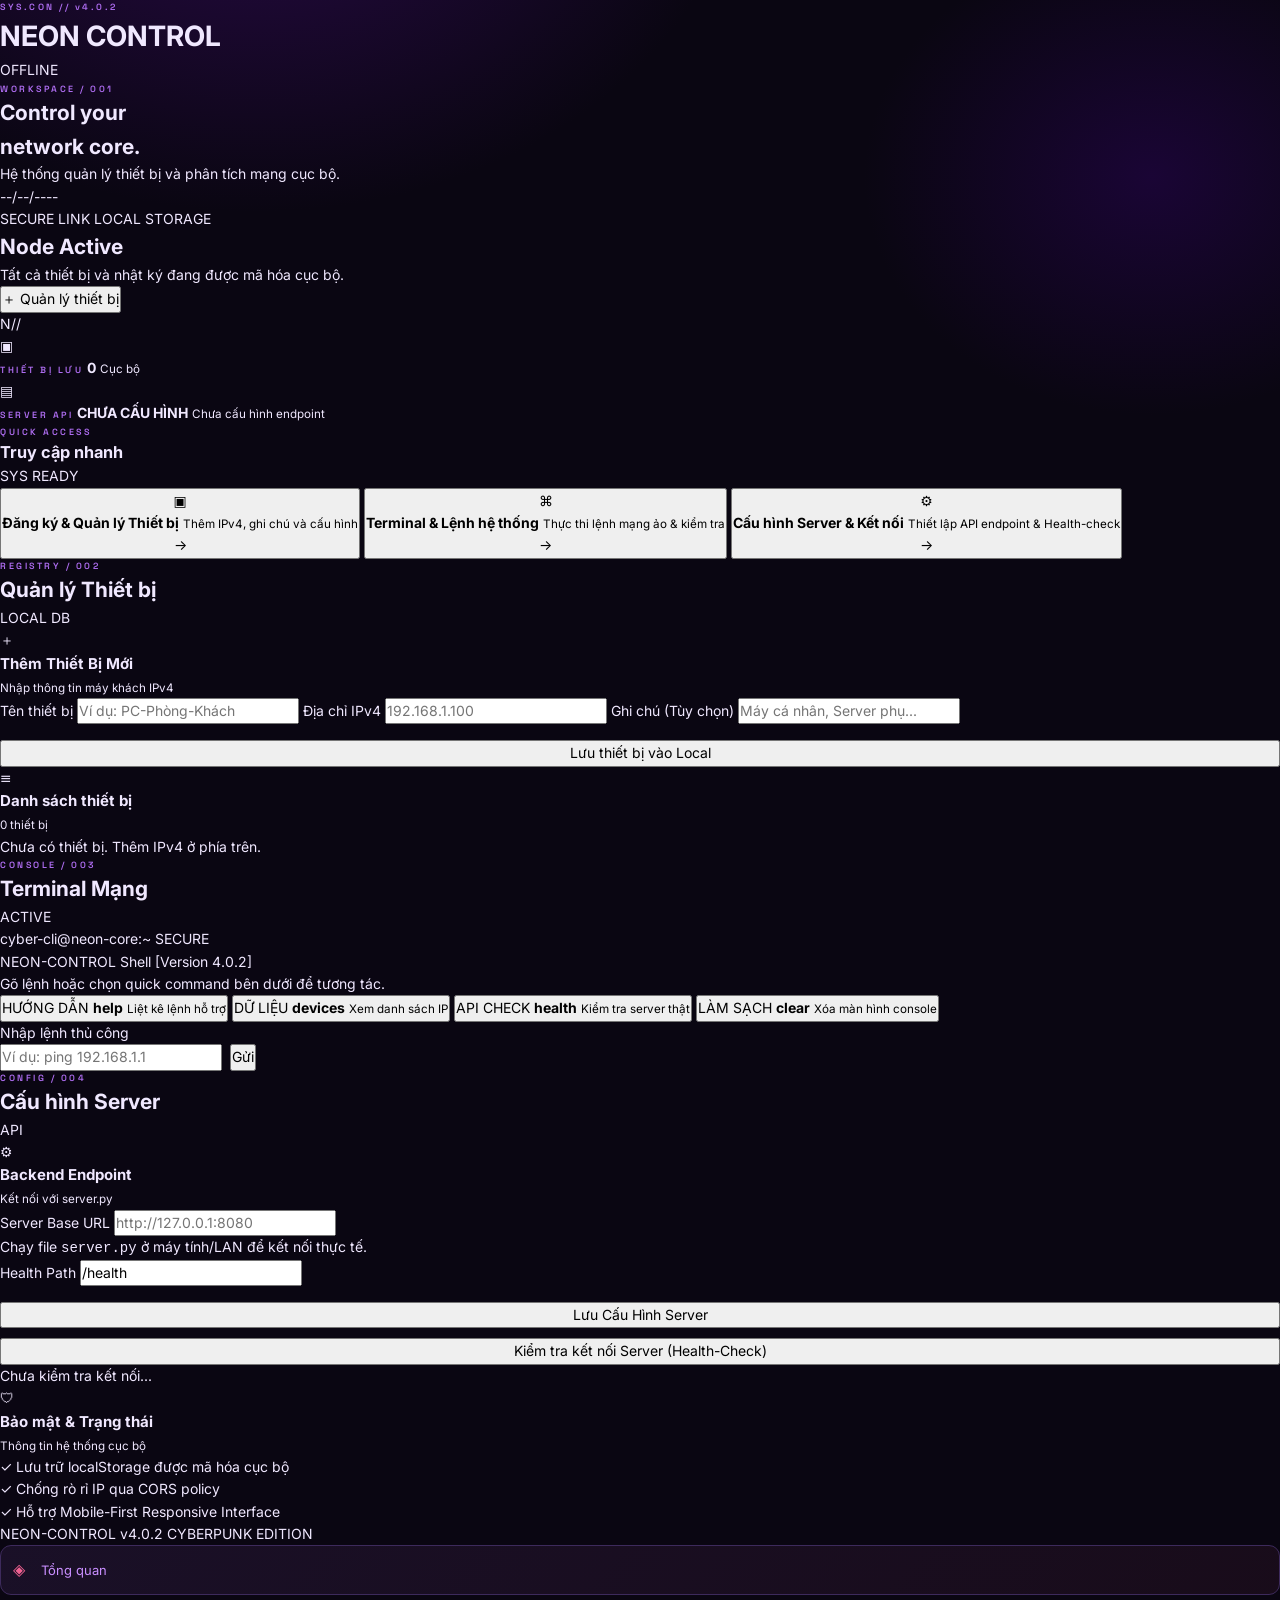
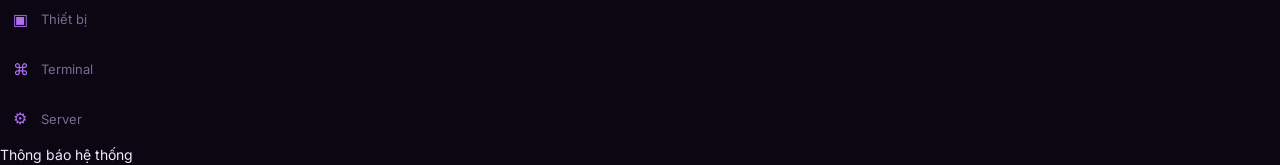
==== commit 02398bea: "Update index.html" ====
--- a/index.html
+++ b/index.html
@@ -2,282 +2,302 @@
 <html lang="vi">
 <head>
   <meta charset="UTF-8">
-  <meta name="viewport" content="width=device-width, initial-scale=1, viewport-fit=cover">
-  <meta name="theme-color" content="#080b12">
-  <title>NEON CONTROL</title>
+  <meta name="viewport" content="width=device-width, initial-scale=1, maximum-scale=1, user-scalable=no, viewport-fit=cover">
+  <meta name="theme-color" content="#06050a">
+  <title>NEON CONTROL // CYBERLINK 04</title>
+  <!-- Liên kết chính xác tệp style.css -->
   <link rel="stylesheet" href="style.css">
 </head>
 <body>
-<div class="app">
-
-  <aside class="sidebar" id="sidebar">
-    <div class="brand">
-      <div class="logo">N//</div>
-      <div>
-        <b>NEON CONTROL</b>
-        <small>REMOTE CONSOLE</small>
+
+  <!-- Ambient Background Glows -->
+  <div class="ambient ambient-a"></div>
+  <div class="ambient ambient-b"></div>
+
+  <!-- Topbar Header -->
+  <header class="topbar">
+    <div class="brand-mark">
+      <div class="brand-orb"></div>
+      <div class="brand-copy">
+        <div class="eyebrow">SYS.CON // v4.0.2</div>
+        <h1>NEON <span>CONTROL</span></h1>
       </div>
     </div>
-
-    <div class="nav-label">WORKSPACE</div>
-    <nav class="nav">
-      <button class="nav-item active" data-tab="dashboard">
-        <span>◈</span> Tổng quan
-      </button>
-      <button class="nav-item" data-tab="devices">
-        <span>▣</span> Thiết bị
-        <span class="nav-count" id="deviceCount">0</span>
-      </button>
-      <button class="nav-item" data-tab="network">
-        <span>⌘</span> Network / IPv4
-      </button>
-      <button class="nav-item" data-tab="server">
-        <span>▤</span> Server
-      </button>
-      <button class="nav-item" data-tab="logs">
-        <span>≋</span> Nhật ký
-      </button>
-    </nav>
-
-    <div class="sidebar-bottom">
-      <span class="live-dot"></span>
-      <div>
-        <b>LOCAL INTERFACE</b>
-        <small>Frontend mode</small>
-      </div>
+    <div class="connection-pill">
+      <i id="connectionDot"></i>
+      <span id="connectionText">OFFLINE</span>
     </div>
-  </aside>
-
-  <main class="main">
-    <header class="topbar">
-      <button class="icon-btn mobile-menu" id="menuBtn" aria-label="Mở menu">☰</button>
-      <div>
-        <div class="breadcrumb">NEON <span>/</span> <b id="pageName">Dashboard</b></div>
-        <small class="top-sub">DEVICE MANAGEMENT SYSTEM</small>
-      </div>
-      <div class="top-status"><i></i> UI ONLINE</div>
-    </header>
-
-    <div class="content">
-
-      <section class="page active" id="page-dashboard">
-        <div class="hero">
-          <div class="eyebrow">DEVELOPER WORKSPACE / 001</div>
-          <h1>Control your<br><span>network.</span></h1>
-          <p>Quản lý thiết bị, địa chỉ IPv4 và server từ một giao diện.</p>
-          <button class="btn primary" data-go="devices">＋ Thêm thiết bị</button>
-        </div>
-
-        <div class="stats">
-          <article class="stat-card">
-            <span>THIẾT BỊ ĐÃ LƯU</span>
-            <strong id="statDevices">0</strong>
-            <small>Danh sách cục bộ</small>
-          </article>
-          <article class="stat-card">
-            <span>SERVER</span>
-            <strong id="statServer">CHƯA CẤU HÌNH</strong>
-            <small id="serverSummary">Chưa kiểm tra</small>
-          </article>
-          <article class="stat-card">
-            <span>SỰ KIỆN</span>
-            <strong id="statLogs">0</strong>
-            <small>Nhật ký trên trình duyệt</small>
-          </article>
-        </div>
-
-        <div class="section-heading">
-          <div>
-            <div class="eyebrow">QUICK ACCESS</div>
-            <h2>Truy cập nhanh</h2>
-          </div>
-        </div>
-
-        <div class="quick-grid">
-          <button class="quick-card" data-go="devices">
-            <span class="quick-icon cyan">▣</span>
-            <b>Thiết bị</b>
-            <small>Thêm và quản lý IPv4</small>
-            <span class="arrow">↗</span>
-          </button>
-          <button class="quick-card" data-go="network">
-            <span class="quick-icon purple">⌘</span>
-            <b>Network</b>
-            <small>Kiểm tra địa chỉ IP</small>
-            <span class="arrow">↗</span>
-          </button>
-          <button class="quick-card" data-go="server">
-            <span class="quick-icon pink">▤</span>
-            <b>Server</b>
-            <small>Cấu hình API endpoint</small>
-            <span class="arrow">↗</span>
-          </button>
-          <button class="quick-card" data-go="logs">
-            <span class="quick-icon green">≋</span>
-            <b>Event logs</b>
-            <small>Xem lịch sử thao tác</small>
-            <span class="arrow">↗</span>
-          </button>
-        </div>
-
-        <div class="panel">
-          <div class="panel-heading">
-            <div><h2>Thiết bị gần đây</h2><small>Recently added</small></div>
-            <button class="btn secondary" data-go="devices">Xem tất cả ↗</button>
-          </div>
-          <div id="recentDevices" class="device-list"></div>
-        </div>
-      </section>
-
-      <section class="page" id="page-devices">
-        <div class="page-intro">
-          <div class="eyebrow">DEVICE REGISTRY / 002</div>
-          <h1>Thiết bị</h1>
-          <p>Quản lý danh sách máy tính theo IPv4.</p>
-        </div>
-
-        <div class="panel">
-          <div class="panel-heading">
-            <div><h2>Thêm thiết bị</h2><small>Device registration</small></div>
-            <span class="mini-tag">LOCAL</span>
-          </div>
-          <form id="deviceForm">
-            <label for="deviceName">Tên thiết bị</label>
-            <input id="deviceName" placeholder="Ví dụ: PC phòng ngủ" maxlength="50" required>
-
-            <label for="deviceIP">Địa chỉ IPv4</label>
-            <input id="deviceIP" placeholder="192.168.1.100" inputmode="decimal" autocomplete="off" required>
-
-            <label for="deviceNote">Ghi chú <span class="optional">Không bắt buộc</span></label>
-            <input id="deviceNote" placeholder="Máy cá nhân, PC phòng làm việc...">
-
-            <button class="btn primary full" type="submit">＋ Lưu thiết bị</button>
-          </form>
-          <p class="hint">Dữ liệu danh sách được lưu trên trình duyệt của thiết bị hiện tại.</p>
-        </div>
-
-        <div class="panel">
-          <div class="panel-heading">
-            <div><h2>Danh sách thiết bị</h2><small id="deviceSubtitle">0 thiết bị</small></div>
-            <button class="btn secondary" id="refreshDevices">↻ Làm mới</button>
-          </div>
-          <div id="allDevices" class="device-list"></div>
-        </div>
-      </section>
-
-      <section class="page" id="page-network">
-        <div class="page-intro">
-          <div class="eyebrow">NETWORK TOOLS / 003</div>
-          <h1>Network <span class="accent">/ IPv4</span></h1>
-          <p>Kiểm tra định dạng IPv4 và chuẩn bị địa chỉ mục tiêu.</p>
-        </div>
-
-        <div class="panel">
-          <div class="panel-heading">
-            <div><h2>IPv4 validator</h2><small>Kiểm tra cú pháp địa chỉ</small></div>
-            <span class="mini-tag">CLIENT SIDE</span>
-          </div>
-          <form id="ipForm">
-            <label for="checkIP">IPv4 mục tiêu</label>
-            <input id="checkIP" placeholder="192.168.1.100" inputmode="decimal" autocomplete="off" required>
-            <button class="btn primary full" type="submit">Kiểm tra địa chỉ →</button>
-          </form>
-          <div class="result-box" id="ipResult" aria-live="polite">
-            <span class="result-dot"></span>
-            <div><b>Đang chờ dữ liệu</b><small>Nhập IPv4 để kiểm tra.</small></div>
-          </div>
-        </div>
-
-        <div class="panel">
-          <div class="panel-heading">
-            <div><h2>Địa chỉ đã lưu</h2><small>Chọn IP từ registry</small></div>
-          </div>
-          <div id="ipShortcuts" class="shortcut-list"></div>
-        </div>
-
-        <div class="panel">
-          <h2>Giới hạn trình duyệt</h2>
-          <p class="hint">Trình duyệt không thể ping tùy ý, quét cổng hoặc điều khiển máy chỉ bằng IPv4. Muốn xác minh máy đang hoạt động cần một dịch vụ được phép truy cập, hoặc backend/agent riêng.</p>
-        </div>
-      </section>
-
-      <section class="page" id="page-server">
-        <div class="page-intro">
-          <div class="eyebrow">API CONFIGURATION / 004</div>
-          <h1>Server <span class="accent">config.</span></h1>
-          <p>Khai báo endpoint của backend quản lý thiết bị.</p>
-        </div>
-
-        <div class="panel">
-          <div class="panel-heading">
-            <div><h2>Backend endpoint</h2><small>Server connection settings</small></div>
-            <span class="mini-tag">API</span>
-          </div>
-
-          <form id="serverForm">
-            <label for="serverURL">Base URL</label>
-            <input id="serverURL" type="url" placeholder="https://your-server.example.com" autocomplete="url" required>
-            <p class="hint">Ví dụ LAN: http://192.168.1.10:8080. HTTPS nên dùng khi triển khai thật.</p>
-
-            <label for="healthPath">Health-check path</label>
-            <input id="healthPath" value="/health" placeholder="/health" required>
-
-            <button class="btn primary full" type="submit">Lưu cấu hình</button>
-          </form>
-
-          <button class="btn secondary full space-top" id="testServer">
-            ↗ Kiểm tra server thật
-          </button>
-
-          <div class="result-box" id="serverResult" aria-live="polite">
-            <span class="result-dot"></span>
-            <div><b>Chưa kiểm tra</b><small>Lưu endpoint trước khi kiểm tra.</small></div>
-          </div>
-        </div>
-
-        <div class="panel">
-          <h2>API dự kiến</h2>
-          <div class="api-row"><code>GET /health</code><span>Health check</span></div>
-          <div class="api-row"><code>GET /api/devices</code><span>Danh sách thiết bị</span></div>
-          <div class="api-row"><code>POST /api/devices</code><span>Đăng ký thiết bị</span></div>
-          <p class="hint">Đây là hợp đồng API gợi ý, không phải server đã được tạo sẵn. Backend cần cho phép CORS nếu frontend chạy từ origin khác.</p>
-        </div>
-      </section>
-
-      <section class="page" id="page-logs">
-        <div class="page-intro">
-          <div class="eyebrow">SYSTEM EVENTS / 005</div>
-          <h1>Event logs</h1>
-          <p>Lịch sử thao tác được ghi tại trình duyệt này.</p>
-        </div>
-
-        <div class="panel">
-          <div class="panel-heading">
-            <div><h2>Nhật ký hệ thống</h2><small id="logSubtitle">0 sự kiện</small></div>
-            <button class="btn danger" id="clearLogs">Xóa log</button>
-          </div>
-          <div id="logList" class="log-list"></div>
-        </div>
-      </section>
-
-      <div class="footer-note">
-        <span>NEON CONTROL</span>
-        <span>HTML / CSS / JS · MOBILE FIRST</span>
-      </div>
-    </div>
+  </header>
+
+  <!-- Main App Container -->
+  <main class="app-main">
+
+    <!-- SCREEN 1: DASHBOARD -->
+    <section class="screen active" id="screen-dashboard">
+      <div class="welcome-row">
+        <div>
+          <div class="eyebrow">WORKSPACE / 001</div>
+          <h2>Control your <br><span>network core.</span></h2>
+          <p class="muted">Hệ thống quản lý thiết bị và phân tích mạng cục bộ.</p>
+        </div>
+        <div class="date-chip" id="currentDate">--/--/----</div>
+      </div>
+
+      <!-- Hero Card with Orbital -->
+      <div class="glass hero-card">
+        <div class="hero-content">
+          <div class="hero-top">
+            <span class="live-tag"><i></i> SECURE LINK</span>
+            <span class="tiny-label">LOCAL STORAGE</span>
+          </div>
+          <h2>Node <span>Active</span></h2>
+          <p>Tất cả thiết bị và nhật ký đang được mã hóa cục bộ.</p>
+          <button class="primary-btn" data-target="tools">＋ Quản lý thiết bị</button>
+        </div>
+        <div class="orbital">
+          <div class="orbit orbit-one"></div>
+          <div class="orbit orbit-two"></div>
+          <div class="core">N//</div>
+        </div>
+      </div>
+
+      <!-- Metrics Grid -->
+      <div class="metric-grid">
+        <div class="glass metric-card">
+          <div class="metric-icon purple">▣</div>
+          <span class="eyebrow">THIẾT BỊ LƯU</span>
+          <strong id="statDevices">0</strong>
+          <small class="muted">Cục bộ</small>
+        </div>
+        <div class="glass metric-card">
+          <div class="metric-icon blue">▤</div>
+          <span class="eyebrow">SERVER API</span>
+          <strong id="statServer" class="small-value">CHƯA KẾT NỐI</strong>
+          <small class="muted" id="serverSummary">Endpoint trống</small>
+        </div>
+      </div>
+
+      <div class="section-heading">
+        <div>
+          <div class="eyebrow">QUICK ACCESS</div>
+          <h3>Truy cập nhanh</h3>
+        </div>
+        <span class="soft-label">SYS READY</span>
+      </div>
+
+      <!-- Shortcuts -->
+      <div class="shortcut-list">
+        <button class="shortcut glass" data-target="tools">
+          <div class="shortcut-icon">▣</div>
+          <div>
+            <b>Đăng ký & Quản lý Thiết bị</b>
+            <small>Thêm IPv4, ghi chú và cấu hình</small>
+          </div>
+          <div class="arrow">→</div>
+        </button>
+        <button class="shortcut glass" data-target="terminal">
+          <div class="shortcut-icon">⌘</div>
+          <div>
+            <b>Terminal & Lệnh hệ thống</b>
+            <small>Thực thi lệnh mạng ảo & kiểm tra</small>
+          </div>
+          <div class="arrow">→</div>
+        </button>
+        <button class="shortcut glass" data-target="settings">
+          <div class="shortcut-icon">⚙</div>
+          <div>
+            <b>Cấu hình Server & Kết nối</b>
+            <small>Thiết lập API endpoint & Health-check</small>
+          </div>
+          <div class="arrow">→</div>
+        </button>
+      </div>
+    </section>
+
+    <!-- SCREEN 2: TOOLS / DEVICES -->
+    <section class="screen" id="screen-tools">
+      <div class="page-heading">
+        <div>
+          <div class="eyebrow">REGISTRY / 002</div>
+          <h2>Quản lý Thiết bị</h2>
+        </div>
+        <span class="soft-label">LOCAL DB</span>
+      </div>
+
+      <div class="glass panel">
+        <div class="panel-heading">
+          <div class="panel-icon">＋</div>
+          <div>
+            <h3 style="font-size: 15px;">Thêm Thiết Bị Mới</h3>
+            <small class="muted">Nhập thông tin máy khách IPv4</small>
+          </div>
+        </div>
+        <form id="deviceForm">
+          <label for="deviceName">Tên thiết bị</label>
+          <input type="text" id="deviceName" class="field" placeholder="Ví dụ: PC-Phòng-Khách" required>
+
+          <label for="deviceIP">Địa chỉ IPv4</label>
+          <input type="text" id="deviceIP" class="field" placeholder="192.168.1.100" required>
+
+          <label for="deviceNote">Ghi chú (Tùy chọn)</label>
+          <input type="text" id="deviceNote" class="field" placeholder="Máy cá nhân, Server phụ...">
+
+          <button type="submit" class="primary-btn full" style="width:100%; margin-top:16px;">Lưu thiết bị vào Local</button>
+        </form>
+      </div>
+
+      <div class="glass panel">
+        <div class="panel-heading">
+          <div class="panel-icon blue-icon">≡</div>
+          <div>
+            <h3 style="font-size: 15px;">Danh sách thiết bị</h3>
+            <small class="muted" id="deviceSubtitle">0 thiết bị</small>
+          </div>
+        </div>
+        <div id="allDevices" class="shortcut-list">
+          <!-- Rendered dynamically -->
+        </div>
+      </div>
+    </section>
+
+    <!-- SCREEN 3: TERMINAL -->
+    <section class="screen" id="screen-terminal">
+      <div class="page-heading">
+        <div>
+          <div class="eyebrow">CONSOLE / 003</div>
+          <h2>Terminal Mạng</h2>
+        </div>
+        <span class="soft-label">ACTIVE</span>
+      </div>
+
+      <!-- Terminal Window -->
+      <div class="terminal-window">
+        <div class="terminal-top">
+          <div class="traffic-lights">
+            <i></i><i></i><i></i>
+          </div>
+          <span>cyber-cli@neon-core:~</span>
+          <span class="terminal-lock">SECURE</span>
+        </div>
+        <div class="terminal-body" id="terminalOutput">
+          <div class="terminal-welcome">NEON-CONTROL Shell [Version 4.0.2]<br>Gõ lệnh hoặc chọn quick command bên dưới để tương tác.</div>
+        </div>
+      </div>
+
+      <!-- Command Grid -->
+      <div class="command-grid">
+        <button class="command-card" data-cmd="help">
+          <span>HƯỚNG DẪN</span>
+          <b>help</b>
+          <small>Liệt kê lệnh hỗ trợ</small>
+        </button>
+        <button class="command-card" data-cmd="devices">
+          <span>DỮ LIỆU</span>
+          <b>devices</b>
+          <small>Xem danh sách IP</small>
+        </button>
+        <button class="command-card" data-cmd="health">
+          <span>API CHECK</span>
+          <b>health</b>
+          <small>Kiểm tra server thật</small>
+        </button>
+        <button class="command-card" data-cmd="clear">
+          <span>LÀM SẠCH</span>
+          <b>clear</b>
+          <small>Xóa màn hình console</small>
+        </button>
+      </div>
+
+      <div class="glass panel">
+        <div class="custom-command">
+          <label for="cliInput">Nhập lệnh thủ công</label>
+          <div style="display: flex; gap: 8px;">
+            <input type="text" id="cliInput" class="field" placeholder="Ví dụ: ping 192.168.1.1">
+            <button class="primary-btn" id="cliRun">Gửi</button>
+          </div>
+        </div>
+      </div>
+    </section>
+
+    <!-- SCREEN 4: SETTINGS -->
+    <section class="screen" id="screen-settings">
+      <div class="page-heading">
+        <div>
+          <div class="eyebrow">CONFIG / 004</div>
+          <h2>Cấu hình Server</h2>
+        </div>
+        <span class="soft-label">API</span>
+      </div>
+
+      <div class="glass panel">
+        <div class="panel-heading">
+          <div class="panel-icon">⚙</div>
+          <div>
+            <h3 style="font-size: 15px;">Backend Endpoint</h3>
+            <small class="muted">Kết nối với server.py</small>
+          </div>
+        </div>
+        <form id="serverForm">
+          <label for="serverURL">Server Base URL</label>
+          <input type="url" id="serverURL" class="field" placeholder="http://127.0.0.1:8080" required>
+          <p class="hint">Chạy file <code>server.py</code> ở máy tính/LAN để kết nối thực tế.</p>
+
+          <label for="healthPath">Health Path</label>
+          <input type="text" id="healthPath" class="field" value="/health" required>
+
+          <button type="submit" class="primary-btn full" style="width:100%; margin-top:16px;">Lưu Cấu Hình Server</button>
+        </form>
+        <button class="secondary-btn full" id="testServerBtn" style="width:100%; margin-top:10px;">Kiểm tra kết nối Server (Health-Check)</button>
+        <div class="inline-result" id="serverResult">Chưa kiểm tra kết nối...</div>
+      </div>
+
+      <div class="glass panel">
+        <div class="panel-heading">
+          <div class="panel-icon blue-icon">🛡</div>
+          <div>
+            <h3 style="font-size: 15px;">Bảo mật & Trạng thái</h3>
+            <small class="muted">Thông tin hệ thống cục bộ</small>
+          </div>
+        </div>
+        <ul class="security-list">
+          <li><span class="check">✓</span> Lưu trữ localStorage được mã hóa cục bộ</li>
+          <li><span class="check">✓</span> Chống rò rỉ IP qua CORS policy</li>
+          <li><span class="check">✓</span> Hỗ trợ Mobile-First Responsive Interface</li>
+        </ul>
+        <div class="about-footer">
+          <span>NEON-CONTROL v4.0.2</span>
+          <span>CYBERPUNK EDITION</span>
+        </div>
+      </div>
+    </section>
+
   </main>
 
-  <nav class="mobile-nav" aria-label="Điều hướng chính">
-    <button class="mobile-item active" data-tab="dashboard"><span>◈</span><small>Home</small></button>
-    <button class="mobile-item" data-tab="devices"><span>▣</span><small>Devices</small></button>
-    <button class="mobile-item" data-tab="network"><span>⌘</span><small>Network</small></button>
-    <button class="mobile-item" data-tab="server"><span>▤</span><small>Server</small></button>
-    <button class="mobile-item" data-tab="logs"><span>≋</span><small>Logs</small></button>
+  <!-- Bottom Navigation Bar -->
+  <nav class="bottom-nav">
+    <button class="nav-item active" data-target="dashboard">
+      <span class="nav-icon">◈</span>
+      <span>Tổng quan</span>
+    </button>
+    <button class="nav-item" data-target="tools">
+      <span class="nav-icon">▣</span>
+      <span>Thiết bị</span>
+    </button>
+    <button class="nav-item" data-target="terminal">
+      <span class="nav-icon">⌘</span>
+      <span>Terminal</span>
+    </button>
+    <button class="nav-item" data-target="settings">
+      <span class="nav-icon">⚙</span>
+      <span>Server</span>
+    </button>
   </nav>
-</div>
-
-<div class="toast" id="toast" role="status" aria-live="polite"></div>
-<script src="script.js"></script>
+
+  <!-- Floating Toast Notification -->
+  <div class="toast" id="toast">Thông báo hệ thống</div>
+
+  <!-- Liên kết chính xác tệp app.js -->
+  <script src="app.js"></script>
 </body>
-          </html>
-                                                                                    
+  </html>
+          
--- a/style.css
+++ b/style.css
@@ -0,0 +1,104 @@
+@import url('https://fonts.googleapis.com/css2?family=Inter:wght@300;400;500;600;700&family=Space+Grotesk:wght@400;500;600;700&display=swap');
+
+:root {
+  --bg: #0a0612;
+  --bg2: #0e0a1a;
+  --panel: #130d24;
+  --panel2: #0f0a1e;
+  --border: #2a1d45;
+  --border2: #3d2a5c;
+  --purple: #b06ef3;
+  --purple2: #c98fff;
+  --purple-dim: #7c3abf;
+  --pink: #f06292;
+  --pink2: #ff8ab4;
+  --pink-dim: #c2185b;
+  --violet: #9c27b0;
+  --text: #f0e8ff;
+  --text2: #c4b0e0;
+  --muted: #7a6a96;
+  --muted2: #5a4a72;
+  --glow-purple: #b06ef340;
+  --glow-pink: #f0629230;
+  --font-head: 'Space Grotesk', system-ui, sans-serif;
+  --font-body: 'Inter', system-ui, sans-serif;
+}
+
+* { box-sizing: border-box; margin: 0; padding: 0; }
+html { min-height: 100%; scroll-behavior: smooth; }
+body {
+  min-height: 100vh;
+  background: var(--bg);
+  background-image:
+    radial-gradient(ellipse 70% 40% at 20% -10%, #2a0a4a 0%, transparent 55%),
+    radial-gradient(ellipse 50% 30% at 90% 10%, #1a0535 0%, transparent 45%);
+  color: var(--text);
+  font: 14px/1.6 var(--font-body);
+  -webkit-font-smoothing: antialiased;
+}
+button, input { font: inherit; }
+button { cursor: pointer; }
+button:focus-visible, input:focus-visible { outline: 2px solid var(--purple); outline-offset: 3px; }
+.app { min-height: 100vh; }
+
+.sidebar {
+  display: none;
+  width: 240px;
+  position: fixed;
+  inset: 0 auto 0 0;
+  z-index: 20;
+  padding: 22px 14px;
+  background: #0c0818;
+  border-right: 1px solid var(--border);
+}
+.brand {
+  display: flex;
+  align-items: center;
+  gap: 11px;
+  padding: 0 4px 26px;
+  border-bottom: 1px solid var(--border);
+  margin-bottom: 22px;
+}
+.brand b { display: block; font: 600 13px/1 var(--font-head); letter-spacing: 1px; color: var(--purple2); }
+.brand small, .sidebar-bottom small { display: block; color: var(--muted); font-size: 9px; margin-top: 5px; letter-spacing: 1.5px; }
+.logo {
+  display: grid;
+  place-items: center;
+  width: 42px; height: 42px;
+  flex-shrink: 0;
+  color: var(--purple2);
+  background: linear-gradient(135deg, #2a0a4a, #1a0535);
+  border: 1px solid var(--purple-dim);
+  border-radius: 13px;
+  font: 800 15px var(--font-head);
+  box-shadow: 0 0 16px var(--glow-purple), inset 0 1px 0 #ffffff15;
+}
+.nav-label, .eyebrow { color: var(--purple); font-size: 9px; letter-spacing: 2.5px; font-weight: 600; font-family: var(--font-head); }
+.nav-label { padding: 0 8px 10px; }
+.nav { display: grid; gap: 4px; }
+.nav-item {
+  width: 100%;
+  display: flex;
+  align-items: center;
+  gap: 10px;
+  border: 1px solid transparent;
+  border-radius: 11px;
+  background: transparent;
+  color: var(--muted);
+  text-align: left;
+  padding: 11px 12px;
+  font-size: 13px;
+  transition: all .2s ease;
+}
+.nav-item > span:first-child { color: var(--purple); width: 18px; font-size: 16px; flex-shrink: 0; }
+.nav-item:hover { color: var(--text2); background: #b06ef310; }
+.nav-item.active { color: var(--purple2); background: linear-gradient(135deg, #b06ef318, #f0629210); border-color: var(--border2); }
+.nav-item.active > span:first-child { color: var(--pink); }
+.nav-count { margin-left: auto; font-size: 10px; background: var(--purple-dim); color: #fff; padding: 1px 6px; border-radius: 20px; font-family: var(--font-head); }
+.sidebar-bottom { position: absolute; bottom: 22px; left: 22px; display: flex; align-items: center; gap: 10px; }
+.sidebar-bottom b { font-size: 11px; color: var(--text2); font-family: var(--font-head); }
+.live-dot, .top-status i { width: 7px; height: 7px; background: var(--pink); border-radius: 50%; box-shadow: 0 0 10px var(--pink); flex-shrink: 0; animation: pulse 2s ease-in-out infinite; }
+@keyframes pulse { 0%, 100% { opacity: 1; } 50% { opacity: .5; } }
+
+.main { min-width: 0; }
+.topbar {
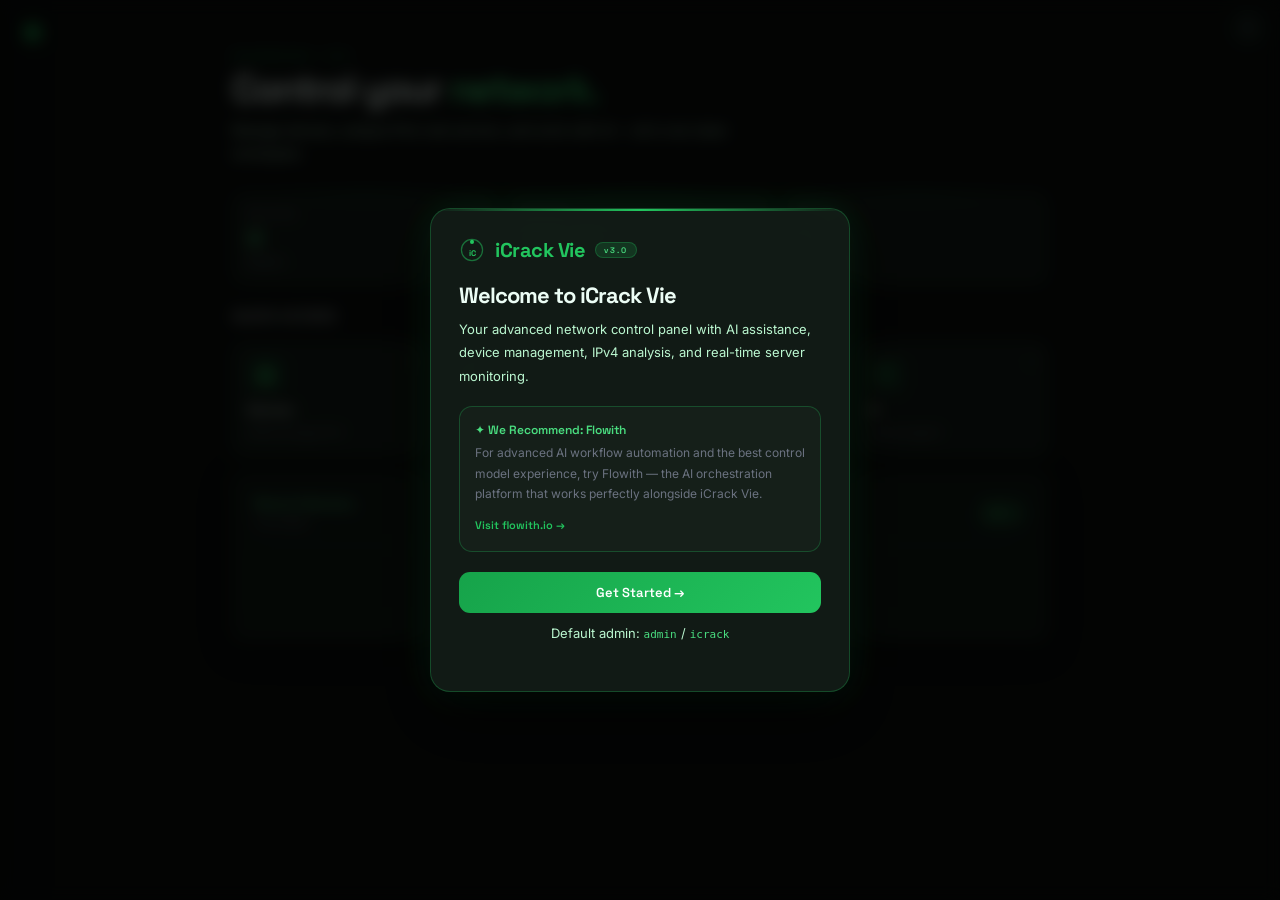
==== commit 46c7cdc8: "Add files via upload" ====
--- a/index.html
+++ b/index.html
@@ -1,303 +1,351 @@
 <!DOCTYPE html>
-<html lang="vi">
+<html lang="en" data-theme="dark">
 <head>
-  <meta charset="UTF-8">
-  <meta name="viewport" content="width=device-width, initial-scale=1, maximum-scale=1, user-scalable=no, viewport-fit=cover">
-  <meta name="theme-color" content="#06050a">
-  <title>NEON CONTROL // CYBERLINK 04</title>
-  <!-- Liên kết chính xác tệp style.css -->
-  <link rel="stylesheet" href="style.css">
+<meta charset="UTF-8">
+<meta name="viewport" content="width=device-width, initial-scale=1, viewport-fit=cover">
+<meta name="theme-color" content="#0c100e">
+<title>iCrack Vie — Network Control</title>
+<link rel="preconnect" href="https://fonts.googleapis.com">
+<link href="https://fonts.googleapis.com/css2?family=Inter:wght@400;500;600&family=Space+Grotesk:wght@500;600;700&display=swap" rel="stylesheet">
+<link rel="stylesheet" href="style.css">
 </head>
 <body>
 
-  <!-- Ambient Background Glows -->
-  <div class="ambient ambient-a"></div>
-  <div class="ambient ambient-b"></div>
-
-  <!-- Topbar Header -->
-  <header class="topbar">
-    <div class="brand-mark">
-      <div class="brand-orb"></div>
-      <div class="brand-copy">
-        <div class="eyebrow">SYS.CON // v4.0.2</div>
-        <h1>NEON <span>CONTROL</span></h1>
-      </div>
-    </div>
-    <div class="connection-pill">
-      <i id="connectionDot"></i>
-      <span id="connectionText">OFFLINE</span>
-    </div>
-  </header>
-
-  <!-- Main App Container -->
-  <main class="app-main">
-
-    <!-- SCREEN 1: DASHBOARD -->
-    <section class="screen active" id="screen-dashboard">
-      <div class="welcome-row">
-        <div>
-          <div class="eyebrow">WORKSPACE / 001</div>
-          <h2>Control your <br><span>network core.</span></h2>
-          <p class="muted">Hệ thống quản lý thiết bị và phân tích mạng cục bộ.</p>
-        </div>
-        <div class="date-chip" id="currentDate">--/--/----</div>
-      </div>
-
-      <!-- Hero Card with Orbital -->
-      <div class="glass hero-card">
-        <div class="hero-content">
-          <div class="hero-top">
-            <span class="live-tag"><i></i> SECURE LINK</span>
-            <span class="tiny-label">LOCAL STORAGE</span>
+<!-- NAV DOT -->
+<button class="nav-dot-btn" id="navDot" aria-label="Open navigation">
+  <div class="nav-dot"></div>
+</button>
+
+<!-- AVATAR -->
+<button class="av-btn" id="avBtn" aria-label="Account" aria-expanded="false">
+  <svg class="av-ico" viewBox="0 0 24 24" fill="none" stroke="currentColor" stroke-width="2"><path d="M20 21v-2a4 4 0 0 0-4-4H8a4 4 0 0 0-4 4v2"/><circle cx="12" cy="7" r="4"/></svg>
+  <span class="av-letter" id="avLetter"></span>
+</button>
+
+<!-- AUTH PANEL -->
+<div class="auth-panel" id="authPanel" role="dialog">
+  <div id="loginView">
+    <div class="ap-head"><h2>Sign in</h2><p>Welcome back to iCrack Vie</p></div>
+    <label class="flb" for="liId">Email or username</label>
+    <input class="fi" id="liId" type="text" placeholder="admin" autocomplete="username">
+    <label class="flb" for="liPw">Password</label>
+    <input class="fi" id="liPw" type="password" placeholder="••••••••" autocomplete="current-password">
+    <button class="btn bp fw" id="loginBtn">Sign in →</button>
+    <button class="btn bgh fw" id="toReg" style="margin-top:5px">No account? <b>Sign up</b></button>
+  </div>
+  <div id="regView" style="display:none">
+    <div class="ap-head"><h2>Create account</h2><p>Join iCrack Vie</p></div>
+    <label class="flb" for="rName">Username</label>
+    <input class="fi" id="rName" type="text" placeholder="your_name" autocomplete="username">
+    <label class="flb" for="rEmail">Email</label>
+    <input class="fi" id="rEmail" type="email" placeholder="you@example.com" autocomplete="email">
+    <label class="flb" for="rPw">Password <span class="opt">min. 6 chars</span></label>
+    <input class="fi" id="rPw" type="password" placeholder="••••••••" autocomplete="new-password">
+    <button class="btn bp fw" id="regBtn">Create account</button>
+    <button class="btn bgh fw" id="toLogin" style="margin-top:5px">Already have one? <b>Sign in</b></button>
+  </div>
+  <div id="profView" style="display:none">
+    <div class="pv-top">
+      <div class="pv-av" id="pvAv"></div>
+      <div><span class="pv-name" id="pvName"></span><span class="pv-role" id="pvRole"></span><span class="pv-email" id="pvEmail"></span></div>
+    </div>
+    <div class="pv-btns">
+      <button class="pv-btn" id="openSet">
+        <svg viewBox="0 0 24 24" fill="none" stroke="currentColor" stroke-width="2"><circle cx="12" cy="12" r="3"/><path d="M19.4 15a1.65 1.65 0 0 0 .33 1.82l.06.06a2 2 0 1 1-2.83 2.83l-.06-.06a1.65 1.65 0 0 0-1.82-.33 1.65 1.65 0 0 0-1 1.51V21a2 2 0 1 1-4 0v-.09A1.65 1.65 0 0 0 9 19.4a1.65 1.65 0 0 0-1.82.33l-.06.06a2 2 0 1 1-2.83-2.83l.06-.06A1.65 1.65 0 0 0 4.68 15a1.65 1.65 0 0 0-1.51-1H3a2 2 0 1 1 0-4h.09A1.65 1.65 0 0 0 4.6 9a1.65 1.65 0 0 0-.33-1.82l-.06-.06a2 2 0 1 1 2.83-2.83l.06.06A1.65 1.65 0 0 0 9 4.68a1.65 1.65 0 0 0 1-1.51V3a2 2 0 1 1 4 0v.09a1.65 1.65 0 0 0 1 1.51 1.65 1.65 0 0 0 1.82-.33l.06-.06a2 2 0 1 1 2.83 2.83l-.06.06A1.65 1.65 0 0 0 19.4 9a1.65 1.65 0 0 0 1.51 1H21a2 2 0 1 1 0 4h-.09a1.65 1.65 0 0 0-1.51 1z"/></svg>
+        Settings
+      </button>
+      <button class="pv-btn danger" id="logoutBtn">
+        <svg viewBox="0 0 24 24" fill="none" stroke="currentColor" stroke-width="2"><path d="M9 21H5a2 2 0 0 1-2-2V5a2 2 0 0 1 2-2h4"/><polyline points="16 17 21 12 16 7"/><line x1="21" y1="12" x2="9" y2="12"/></svg>
+        Sign out
+      </button>
+    </div>
+  </div>
+</div>
+<div class="ap-ov" id="apOv"></div>
+
+<!-- SIDEBAR -->
+<aside class="sidebar" id="sidebar">
+  <div class="sb-brand">
+    <svg width="22" height="22" viewBox="0 0 32 32" xmlns="http://www.w3.org/2000/svg">
+      <circle cx="16" cy="16" r="13" stroke="#22c55e" stroke-width="1.5" fill="none" opacity=".5"/>
+      <circle cx="16" cy="6" r="2.5" fill="#22c55e"/>
+      <circle cx="6" cy="22" r="1.8" fill="#22c55e" opacity=".6"/>
+      <circle cx="26" cy="22" r="1.8" fill="#22c55e" opacity=".6"/>
+      <line x1="16" y1="8.5" x2="16" y2="13" stroke="#22c55e" stroke-width="1.2" opacity=".5"/>
+      <text x="16" y="23" text-anchor="middle" fill="#22c55e" font-family="Space Grotesk" font-weight="700" font-size="10">iC</text>
+    </svg>
+    <span class="sb-logo-txt">iCrack Vie</span>
+    <span class="sb-tag">v3</span>
+  </div>
+  <div class="sb-sec">MENU</div>
+  <nav class="sb-nav" id="sbNav">
+    <button class="sb-item on" data-p="home">Home</button>
+    <button class="sb-item" data-p="devices">Devices</button>
+    <button class="sb-item" data-p="network">Network</button>
+    <button class="sb-item" data-p="server">Server</button>
+    <button class="sb-item" data-p="ai">AI Assistant</button>
+    <button class="sb-item" data-p="logs">Logs</button>
+    <button class="sb-item" data-p="settings">Settings</button>
+    <button class="sb-item" data-p="about">About</button>
+    <button class="sb-item admin-only" data-p="admin" id="sbAdmin" style="display:none">Admin ⬡</button>
+  </nav>
+  <div class="sb-foot"><div class="pulse"></div><span>iCrack Vie · Online</span></div>
+</aside>
+<div class="nav-ov" id="navOv"></div>
+
+<!-- MAIN PAGES -->
+<div class="main-wrap">
+
+  <!-- HOME -->
+  <div class="page active" id="pg-home">
+    <div class="pg-head">
+      <span class="ey">DASHBOARD / 001</span>
+      <h1>Control your <span class="gr">network.</span></h1>
+      <p>Manage devices, analyze IPv4, test servers, and work with AI — all in one clean workspace.</p>
+    </div>
+    <div class="stats">
+      <div class="stat"><span class="slb">DEVICES</span><strong class="sval" id="stDev">0</strong><span class="ssub">Registry</span></div>
+      <div class="stat"><span class="slb">SERVER</span><strong class="sval" id="stSrv">NOT SET</strong><span class="ssub" id="stSrvS">Unconfigured</span></div>
+      <div class="stat"><span class="slb">EVENTS</span><strong class="sval" id="stLog">0</strong><span class="ssub">This session</span></div>
+    </div>
+    <div style="margin:20px 0 12px"><span class="ey">QUICK ACCESS</span></div>
+    <div class="qg">
+      <button class="qc" data-p="devices"><div class="qc-ic">▣</div><b>Devices</b><small>Add & manage IPv4</small><span class="qc-a">↗</span></button>
+      <button class="qc" data-p="network"><div class="qc-ic">⌘</div><b>Network</b><small>Analyze & test IP</small><span class="qc-a">↗</span></button>
+      <button class="qc" data-p="server"><div class="qc-ic">▤</div><b>Server</b><small>Configure API</small><span class="qc-a">↗</span></button>
+      <button class="qc" data-p="ai"><div class="qc-ic">✦</div><b>AI</b><small>Code & support</small><span class="qc-a">↗</span></button>
+    </div>
+    <div class="card">
+      <div class="ch"><div><h2>Recent Devices</h2><small class="ch-s">Last added</small></div><button class="btn bs sm" data-p="devices">All ↗</button></div>
+      <div id="recentDevs" class="devl"></div>
+    </div>
+  </div>
+
+  <!-- DEVICES -->
+  <div class="page" id="pg-devices">
+    <div class="pg-head"><span class="ey">REGISTRY / 002</span><h1>Devices</h1><p>Register and manage your network devices by IPv4.</p></div>
+    <div class="card">
+      <div class="ch"><div><h2>Add Device</h2><small class="ch-s">Register IPv4</small></div><span class="tag">LOCAL</span></div>
+      <label class="flb" for="dName">Name</label><input class="fi" id="dName" type="text" placeholder="e.g. Bedroom PC" maxlength="50">
+      <label class="flb" for="dIP">IPv4</label><input class="fi" id="dIP" type="text" placeholder="192.168.1.100" inputmode="decimal" autocomplete="off">
+      <label class="flb" for="dPort">Port <span class="opt">default 80</span></label><input class="fi" id="dPort" type="number" placeholder="80" min="1" max="65535">
+      <label class="flb" for="dNote">Note <span class="opt">optional</span></label><input class="fi" id="dNote" type="text" placeholder="Personal machine...">
+      <button class="btn bp fw" id="addDevBtn">+ Save Device</button>
+    </div>
+    <div class="card">
+      <div class="ch"><div><h2>Device List</h2><small class="ch-s" id="devSub">0 devices</small></div><button class="btn bs sm" id="rfBtn">↻</button></div>
+      <div id="allDevs" class="devl"></div>
+    </div>
+  </div>
+
+  <!-- NETWORK -->
+  <div class="page" id="pg-network">
+    <div class="pg-head"><span class="ey">TOOLS / 003</span><h1>Network <span class="gr">/ IPv4</span></h1><p>Analyze addresses, check HTTP reachability, get your public IP.</p></div>
+    <div class="card">
+      <div class="ch"><div><h2>IPv4 Analyzer</h2><small class="ch-s">Full analysis</small></div><span class="tag">LIVE</span></div>
+      <label class="flb" for="chkIP">Target IP</label><input class="fi" id="chkIP" type="text" placeholder="192.168.1.1" inputmode="decimal" autocomplete="off">
+      <label class="flb" for="chkPort">Port</label><input class="fi" id="chkPort" type="number" placeholder="80" value="80">
+      <div class="btn-row">
+        <button class="btn bp" id="analyzeBtn">Analyze →</button>
+        <button class="btn bs" id="reachBtn">Check Reach</button>
+        <button class="btn bs" id="myIPBtn">My IP</button>
+      </div>
+      <div class="rbox" id="ipRes"><div class="rdot"></div><div><b>Waiting</b><small>Enter IPv4 to analyze.</small></div></div>
+      <div id="ipDet" class="ndet" style="display:none"></div>
+    </div>
+    <div class="card">
+      <div class="ch"><div><h2>Reachability</h2><small class="ch-s">HTTP check</small></div><span class="tag">LIVE</span></div>
+      <div class="rbox" id="reachRes"><div class="rdot"></div><div><b>Not tested</b><small>Click "Check Reach" above.</small></div></div>
+      <p class="hint">Browser can only check HTTP/HTTPS. True ICMP ping needs a backend agent.</p>
+    </div>
+    <div class="card">
+      <div class="ch"><div><h2>Saved IPs</h2><small class="ch-s">From registry</small></div></div>
+      <div id="ipShorts" class="slist"></div>
+    </div>
+  </div>
+
+  <!-- SERVER -->
+  <div class="page" id="pg-server">
+    <div class="pg-head"><span class="ey">CONFIG / 004</span><h1>Server <span class="gr">config.</span></h1><p>Configure your backend API endpoint.</p></div>
+    <div class="card">
+      <div class="ch"><div><h2>Endpoint</h2><small class="ch-s">Backend connection</small></div><span class="tag">API</span></div>
+      <label class="flb" for="sUrl">Base URL</label><input class="fi" id="sUrl" type="url" placeholder="https://your-server.example.com" autocomplete="url">
+      <p class="hint" style="margin-top:4px">LAN: <code>http://192.168.1.10:8080</code></p>
+      <label class="flb" for="sPth">Health path</label><input class="fi" id="sPth" type="text" value="/health">
+      <button class="btn bp fw" id="saveSrvBtn">💾 Save</button>
+      <button class="btn bs fw mt" id="testSrvBtn">↗ Test Connection</button>
+      <div class="rbox" id="srvRes" style="margin-top:12px"><div class="rdot"></div><div><b>Not tested</b><small>Save endpoint first.</small></div></div>
+      <div class="pbar"><div class="pfill" id="spf"></div></div>
+    </div>
+    <div class="card">
+      <h2 style="font:600 13px var(--fh);color:var(--a2);margin-bottom:12px">API Contract</h2>
+      <div class="arow"><code>GET /health</code><span>Health check</span></div>
+      <div class="arow"><code>GET /api/devices</code><span>List devices</span></div>
+      <div class="arow"><code>POST /api/devices</code><span>Add device</span></div>
+      <div class="arow"><code>DELETE /api/devices/:id</code><span>Remove device</span></div>
+      <p class="hint" style="margin-top:9px">Enable CORS if frontend and backend are on different origins.</p>
+    </div>
+  </div>
+
+  <!-- AI -->
+  <div class="page" id="pg-ai">
+    <div class="pg-head"><span class="ey">AI ASSISTANT / 005</span><h1>iCrack <span class="gr">AI</span></h1><p>Multi-model AI for code, support, and commands. Type <code>/help</code> for exclusive iCrack commands.</p></div>
+    <div class="card">
+      <div class="ch"><div><h2>Model</h2><small class="ch-s">Select AI engine</small></div><div style="display:flex;align-items:center;gap:6px;font:600 9px var(--fh);color:var(--a);letter-spacing:1px"><div class="pulse" style="width:5px;height:5px"></div>ONLINE</div></div>
+      <div class="model-grid" id="modelGrid"></div>
+    </div>
+    <div class="card">
+      <div class="ai-tabs">
+        <button class="ai-tab on" id="tabChat">💬 Chat</button>
+        <button class="ai-tab" id="tabTerm">⌨ Terminal</button>
+      </div>
+      <!-- CHAT VIEW -->
+      <div id="chatView">
+        <div class="chat-box">
+          <div class="chat-msgs" id="chatMsgs">
+            <div class="cwm">
+              <div class="cwm-ic">
+                <svg viewBox="0 0 32 32" xmlns="http://www.w3.org/2000/svg"><circle cx="16" cy="16" r="13" stroke="#22c55e" stroke-width="1.5" fill="none" opacity=".5"/><circle cx="16" cy="7" r="2.2" fill="#22c55e"/><text x="16" y="22" text-anchor="middle" fill="#22c55e" font-family="Space Grotesk" font-weight="700" font-size="10">iC</text></svg>
+              </div>
+              <b>iCrack AI</b>
+              <p>Ask me anything — code, network, or type <code>/help</code> for commands.</p>
+            </div>
           </div>
-          <h2>Node <span>Active</span></h2>
-          <p>Tất cả thiết bị và nhật ký đang được mã hóa cục bộ.</p>
-          <button class="primary-btn" data-target="tools">＋ Quản lý thiết bị</button>
-        </div>
-        <div class="orbital">
-          <div class="orbit orbit-one"></div>
-          <div class="orbit orbit-two"></div>
-          <div class="core">N//</div>
-        </div>
-      </div>
-
-      <!-- Metrics Grid -->
-      <div class="metric-grid">
-        <div class="glass metric-card">
-          <div class="metric-icon purple">▣</div>
-          <span class="eyebrow">THIẾT BỊ LƯU</span>
-          <strong id="statDevices">0</strong>
-          <small class="muted">Cục bộ</small>
-        </div>
-        <div class="glass metric-card">
-          <div class="metric-icon blue">▤</div>
-          <span class="eyebrow">SERVER API</span>
-          <strong id="statServer" class="small-value">CHƯA KẾT NỐI</strong>
-          <small class="muted" id="serverSummary">Endpoint trống</small>
-        </div>
-      </div>
-
-      <div class="section-heading">
-        <div>
-          <div class="eyebrow">QUICK ACCESS</div>
-          <h3>Truy cập nhanh</h3>
-        </div>
-        <span class="soft-label">SYS READY</span>
-      </div>
-
-      <!-- Shortcuts -->
-      <div class="shortcut-list">
-        <button class="shortcut glass" data-target="tools">
-          <div class="shortcut-icon">▣</div>
-          <div>
-            <b>Đăng ký & Quản lý Thiết bị</b>
-            <small>Thêm IPv4, ghi chú và cấu hình</small>
-          </div>
-          <div class="arrow">→</div>
-        </button>
-        <button class="shortcut glass" data-target="terminal">
-          <div class="shortcut-icon">⌘</div>
-          <div>
-            <b>Terminal & Lệnh hệ thống</b>
-            <small>Thực thi lệnh mạng ảo & kiểm tra</small>
-          </div>
-          <div class="arrow">→</div>
-        </button>
-        <button class="shortcut glass" data-target="settings">
-          <div class="shortcut-icon">⚙</div>
-          <div>
-            <b>Cấu hình Server & Kết nối</b>
-            <small>Thiết lập API endpoint & Health-check</small>
-          </div>
-          <div class="arrow">→</div>
-        </button>
-      </div>
-    </section>
-
-    <!-- SCREEN 2: TOOLS / DEVICES -->
-    <section class="screen" id="screen-tools">
-      <div class="page-heading">
-        <div>
-          <div class="eyebrow">REGISTRY / 002</div>
-          <h2>Quản lý Thiết bị</h2>
-        </div>
-        <span class="soft-label">LOCAL DB</span>
-      </div>
-
-      <div class="glass panel">
-        <div class="panel-heading">
-          <div class="panel-icon">＋</div>
-          <div>
-            <h3 style="font-size: 15px;">Thêm Thiết Bị Mới</h3>
-            <small class="muted">Nhập thông tin máy khách IPv4</small>
+          <div class="chat-bar">
+            <input class="chat-in" id="chatIn" type="text" placeholder="Ask anything or /help for commands...">
+            <button class="send-btn" id="chatSend" aria-label="Send"><svg viewBox="0 0 24 24" fill="none" stroke="currentColor" stroke-width="2.5"><line x1="22" y1="2" x2="11" y2="13"/><polygon points="22 2 15 22 11 13 2 9 22 2"/></svg></button>
           </div>
         </div>
-        <form id="deviceForm">
-          <label for="deviceName">Tên thiết bị</label>
-          <input type="text" id="deviceName" class="field" placeholder="Ví dụ: PC-Phòng-Khách" required>
-
-          <label for="deviceIP">Địa chỉ IPv4</label>
-          <input type="text" id="deviceIP" class="field" placeholder="192.168.1.100" required>
-
-          <label for="deviceNote">Ghi chú (Tùy chọn)</label>
-          <input type="text" id="deviceNote" class="field" placeholder="Máy cá nhân, Server phụ...">
-
-          <button type="submit" class="primary-btn full" style="width:100%; margin-top:16px;">Lưu thiết bị vào Local</button>
-        </form>
-      </div>
-
-      <div class="glass panel">
-        <div class="panel-heading">
-          <div class="panel-icon blue-icon">≡</div>
-          <div>
-            <h3 style="font-size: 15px;">Danh sách thiết bị</h3>
-            <small class="muted" id="deviceSubtitle">0 thiết bị</small>
-          </div>
+      </div>
+      <!-- TERMINAL VIEW -->
+      <div id="termView" style="display:none">
+        <p style="font-size:12px;color:var(--mu);margin-bottom:12px">Describe what you want to do — AI generates the terminal commands for you.</p>
+        <div class="term-wrap">
+          <div class="term-hd"><div class="td1"></div><div class="td2"></div><div class="td3"></div><span class="term-lbl">iCrack Terminal</span></div>
+          <div class="term-body" id="termBody"><span class="tco"># iCrack AI Terminal — describe your task below</span></div>
         </div>
-        <div id="allDevices" class="shortcut-list">
-          <!-- Rendered dynamically -->
+        <div class="chat-bar" style="margin-top:13px">
+          <input class="chat-in" id="termIn" type="text" placeholder="e.g. install node.js on ubuntu, scan open ports...">
+          <button class="send-btn" id="termSend" aria-label="Generate"><svg viewBox="0 0 24 24" fill="none" stroke="currentColor" stroke-width="2.5"><line x1="22" y1="2" x2="11" y2="13"/><polygon points="22 2 15 22 11 13 2 9 22 2"/></svg></button>
         </div>
       </div>
-    </section>
-
-    <!-- SCREEN 3: TERMINAL -->
-    <section class="screen" id="screen-terminal">
-      <div class="page-heading">
-        <div>
-          <div class="eyebrow">CONSOLE / 003</div>
-          <h2>Terminal Mạng</h2>
-        </div>
-        <span class="soft-label">ACTIVE</span>
-      </div>
-
-      <!-- Terminal Window -->
-      <div class="terminal-window">
-        <div class="terminal-top">
-          <div class="traffic-lights">
-            <i></i><i></i><i></i>
-          </div>
-          <span>cyber-cli@neon-core:~</span>
-          <span class="terminal-lock">SECURE</span>
-        </div>
-        <div class="terminal-body" id="terminalOutput">
-          <div class="terminal-welcome">NEON-CONTROL Shell [Version 4.0.2]<br>Gõ lệnh hoặc chọn quick command bên dưới để tương tác.</div>
-        </div>
-      </div>
-
-      <!-- Command Grid -->
-      <div class="command-grid">
-        <button class="command-card" data-cmd="help">
-          <span>HƯỚNG DẪN</span>
-          <b>help</b>
-          <small>Liệt kê lệnh hỗ trợ</small>
-        </button>
-        <button class="command-card" data-cmd="devices">
-          <span>DỮ LIỆU</span>
-          <b>devices</b>
-          <small>Xem danh sách IP</small>
-        </button>
-        <button class="command-card" data-cmd="health">
-          <span>API CHECK</span>
-          <b>health</b>
-          <small>Kiểm tra server thật</small>
-        </button>
-        <button class="command-card" data-cmd="clear">
-          <span>LÀM SẠCH</span>
-          <b>clear</b>
-          <small>Xóa màn hình console</small>
-        </button>
-      </div>
-
-      <div class="glass panel">
-        <div class="custom-command">
-          <label for="cliInput">Nhập lệnh thủ công</label>
-          <div style="display: flex; gap: 8px;">
-            <input type="text" id="cliInput" class="field" placeholder="Ví dụ: ping 192.168.1.1">
-            <button class="primary-btn" id="cliRun">Gửi</button>
-          </div>
-        </div>
-      </div>
-    </section>
-
-    <!-- SCREEN 4: SETTINGS -->
-    <section class="screen" id="screen-settings">
-      <div class="page-heading">
-        <div>
-          <div class="eyebrow">CONFIG / 004</div>
-          <h2>Cấu hình Server</h2>
-        </div>
-        <span class="soft-label">API</span>
-      </div>
-
-      <div class="glass panel">
-        <div class="panel-heading">
-          <div class="panel-icon">⚙</div>
-          <div>
-            <h3 style="font-size: 15px;">Backend Endpoint</h3>
-            <small class="muted">Kết nối với server.py</small>
-          </div>
-        </div>
-        <form id="serverForm">
-          <label for="serverURL">Server Base URL</label>
-          <input type="url" id="serverURL" class="field" placeholder="http://127.0.0.1:8080" required>
-          <p class="hint">Chạy file <code>server.py</code> ở máy tính/LAN để kết nối thực tế.</p>
-
-          <label for="healthPath">Health Path</label>
-          <input type="text" id="healthPath" class="field" value="/health" required>
-
-          <button type="submit" class="primary-btn full" style="width:100%; margin-top:16px;">Lưu Cấu Hình Server</button>
-        </form>
-        <button class="secondary-btn full" id="testServerBtn" style="width:100%; margin-top:10px;">Kiểm tra kết nối Server (Health-Check)</button>
-        <div class="inline-result" id="serverResult">Chưa kiểm tra kết nối...</div>
-      </div>
-
-      <div class="glass panel">
-        <div class="panel-heading">
-          <div class="panel-icon blue-icon">🛡</div>
-          <div>
-            <h3 style="font-size: 15px;">Bảo mật & Trạng thái</h3>
-            <small class="muted">Thông tin hệ thống cục bộ</small>
-          </div>
-        </div>
-        <ul class="security-list">
-          <li><span class="check">✓</span> Lưu trữ localStorage được mã hóa cục bộ</li>
-          <li><span class="check">✓</span> Chống rò rỉ IP qua CORS policy</li>
-          <li><span class="check">✓</span> Hỗ trợ Mobile-First Responsive Interface</li>
-        </ul>
-        <div class="about-footer">
-          <span>NEON-CONTROL v4.0.2</span>
-          <span>CYBERPUNK EDITION</span>
-        </div>
-      </div>
-    </section>
-
-  </main>
-
-  <!-- Bottom Navigation Bar -->
-  <nav class="bottom-nav">
-    <button class="nav-item active" data-target="dashboard">
-      <span class="nav-icon">◈</span>
-      <span>Tổng quan</span>
-    </button>
-    <button class="nav-item" data-target="tools">
-      <span class="nav-icon">▣</span>
-      <span>Thiết bị</span>
-    </button>
-    <button class="nav-item" data-target="terminal">
-      <span class="nav-icon">⌘</span>
-      <span>Terminal</span>
-    </button>
-    <button class="nav-item" data-target="settings">
-      <span class="nav-icon">⚙</span>
-      <span>Server</span>
-    </button>
-  </nav>
-
-  <!-- Floating Toast Notification -->
-  <div class="toast" id="toast">Thông báo hệ thống</div>
-
-  <!-- Liên kết chính xác tệp app.js -->
-  <script src="app.js"></script>
+    </div>
+    <div class="card">
+      <div class="ch"><div><h2>API Keys</h2><small class="ch-s">For GitHub deployment</small></div><span class="tag">OPTIONAL</span></div>
+      <label class="flb">Anthropic <span class="opt">works in preview without key</span></label>
+      <div style="display:flex;gap:8px"><input class="fi" id="kAnthropic" type="password" placeholder="sk-ant-..."><button class="btn bs sm" onclick="saveKey('anthropic')">Save</button></div>
+      <label class="flb">OpenAI</label>
+      <div style="display:flex;gap:8px"><input class="fi" id="kOpenai" type="password" placeholder="sk-..."><button class="btn bs sm" onclick="saveKey('openai')">Save</button></div>
+      <label class="flb">DeepSeek</label>
+      <div style="display:flex;gap:8px"><input class="fi" id="kDeepseek" type="password" placeholder="sk-..."><button class="btn bs sm" onclick="saveKey('deepseek')">Save</button></div>
+      <label class="flb">Google AI</label>
+      <div style="display:flex;gap:8px"><input class="fi" id="kGoogle" type="password" placeholder="AIza..."><button class="btn bs sm" onclick="saveKey('google')">Save</button></div>
+    </div>
+  </div>
+
+  <!-- LOGS -->
+  <div class="page" id="pg-logs">
+    <div class="pg-head"><span class="ey">EVENTS / 006</span><h1>Logs</h1><p>Session activity. Resets on tab close.</p></div>
+    <div class="card">
+      <div class="ch"><div><h2>System Log</h2><small class="ch-s" id="logSub">0 events</small></div><button class="btn bd sm" id="clrBtn">Clear</button></div>
+      <div id="logList" class="llist"></div>
+    </div>
+  </div>
+
+  <!-- SETTINGS -->
+  <div class="page" id="pg-settings">
+    <div class="pg-head"><span class="ey">CONFIG / 007</span><h1>Settings</h1><p>Appearance, performance, and account preferences.</p></div>
+    <div class="card">
+      <div class="ch"><div><h2>Appearance</h2></div></div>
+      <div class="tgl-row">
+        <div class="tgl-info"><b>Dark Mode</b><small>Dark background (recommended)</small></div>
+        <button class="tgl on" id="tglDark"></button>
+      </div>
+      <div class="tgl-row">
+        <div class="tgl-info"><b>Lite Mode</b><small>Disable blur &amp; animations for speed</small></div>
+        <button class="tgl" id="tglLite"></button>
+      </div>
+    </div>
+    <div class="card">
+      <div class="ch"><div><h2>Account</h2></div></div>
+      <label class="flb">Display Name</label>
+      <input class="fi" id="setName" type="text">
+      <button class="btn bp fw" id="saveAccBtn">Save changes</button>
+    </div>
+  </div>
+
+  <!-- ABOUT -->
+  <div class="page" id="pg-about">
+    <div class="pg-head"><span class="ey">ABOUT / 008</span><h1>iCrack <span class="gr">Vie</span></h1><p>Advanced network control with AI assistance, device management, and real-time monitoring.</p></div>
+    <div class="about-fw">
+      <h3>✦ Recommended: Flowith</h3>
+      <p>For the best AI workflow experience, we recommend using Flowith alongside iCrack Vie. Build powerful control models, automate network management, and orchestrate complex AI tasks with Flowith's intuitive flow-based platform.</p>
+      <a href="https://flowith.io" target="_blank" rel="noopener" class="fw-link">Visit Flowith →</a>
+    </div>
+    <div class="card">
+      <h2 style="font:600 13px var(--fh);color:var(--a2);margin-bottom:14px">Project Info</h2>
+      <div class="about-info">
+        <p>📧 Email: <a href="mailto:elytra272@gmail.com">elytra272@gmail.com</a></p>
+        <p>👤 By: iCrack Vie</p>
+        <p>🌐 Version: 3.0 · Green Edition</p>
+        <p>⚡ Built with HTML · CSS · JS · Claude AI</p>
+      </div>
+    </div>
+    <div class="card">
+      <h2 style="font:600 13px var(--fh);color:var(--a2);margin-bottom:14px">About This Tool</h2>
+      <p class="hint" style="font-size:12px;line-height:1.9">iCrack Vie is an open network control panel designed for developers and network administrators. It provides device registry, IPv4 analysis, server health monitoring, and AI-powered assistance — all in a clean, minimal interface inspired by modern productivity tools.</p>
+    </div>
+    <p style="text-align:center;margin-top:24px;font:600 9px var(--fh);color:var(--mu);letter-spacing:2px">© 2026 iCrack Vie · elytra272@gmail.com</p>
+  </div>
+
+  <!-- ADMIN -->
+  <div class="page admin-only" id="pg-admin" style="display:none">
+    <div class="pg-head"><span class="ey">ADMIN / 009</span><h1>Admin <span class="gr">Panel</span></h1><p>User management and system control.</p></div>
+    <div class="card">
+      <div class="ch"><div><h2>Users</h2><small class="ch-s">All accounts</small></div><span class="tag">ADMIN</span></div>
+      <div id="adminUsers"></div>
+    </div>
+    <div class="card">
+      <h2 style="font:600 13px var(--fh);color:#f87171;margin-bottom:10px">⚠ Danger Zone</h2>
+      <button class="btn bd fw" id="resetBtn" style="margin-top:8px">Reset All Data</button>
+    </div>
+  </div>
+
+</div><!-- /main-wrap -->
+
+<!-- WELCOME -->
+<div class="wc-bg" id="wcBg">
+  <div class="wc-card">
+    <div class="wc-logo">
+      <svg width="26" height="26" viewBox="0 0 32 32" xmlns="http://www.w3.org/2000/svg"><circle cx="16" cy="16" r="13" stroke="#22c55e" stroke-width="1.5" fill="none" opacity=".5"/><circle cx="16" cy="6" r="2.5" fill="#22c55e"/><text x="16" y="23" text-anchor="middle" fill="#22c55e" font-family="Space Grotesk" font-weight="700" font-size="10">iC</text></svg>
+      <span class="wc-ln">iCrack Vie</span>
+      <span class="wc-lt">v3.0</span>
+    </div>
+    <h1>Welcome to iCrack Vie</h1>
+    <p>Your advanced network control panel with AI assistance, device management, IPv4 analysis, and real-time server monitoring.</p>
+    <div class="wc-fw">
+      <h3>✦ We Recommend: Flowith</h3>
+      <p>For advanced AI workflow automation and the best control model experience, try Flowith — the AI orchestration platform that works perfectly alongside iCrack Vie.</p>
+      <a href="https://flowith.io" target="_blank" rel="noopener">Visit flowith.io →</a>
+    </div>
+    <button class="wc-start" id="wcStart">Get Started →</button>
+    <p class="wc-hint">Default admin: <code>admin</code> / <code>icrack</code></p>
+  </div>
+</div>
+
+<!-- CONFIRM MODAL -->
+<div class="mbg" id="mbg">
+  <div class="modal">
+    <h3 id="mTit">Confirm</h3>
+    <p id="mMsg">Are you sure?</p>
+    <div class="mbtns">
+      <button class="btn bgh" id="mNo">Cancel</button>
+      <button class="btn bd" id="mYes">Confirm</button>
+    </div>
+  </div>
+</div>
+
+<div id="toast"></div>
+<script src="script.js"></script>
 </body>
-  </html>
-          
+</html>
--- a/style.css
+++ b/style.css
@@ -1,104 +1,315 @@
-@import url('https://fonts.googleapis.com/css2?family=Inter:wght@300;400;500;600;700&family=Space+Grotesk:wght@400;500;600;700&display=swap');
-
-:root {
-  --bg: #0a0612;
-  --bg2: #0e0a1a;
-  --panel: #130d24;
-  --panel2: #0f0a1e;
-  --border: #2a1d45;
-  --border2: #3d2a5c;
-  --purple: #b06ef3;
-  --purple2: #c98fff;
-  --purple-dim: #7c3abf;
-  --pink: #f06292;
-  --pink2: #ff8ab4;
-  --pink-dim: #c2185b;
-  --violet: #9c27b0;
-  --text: #f0e8ff;
-  --text2: #c4b0e0;
-  --muted: #7a6a96;
-  --muted2: #5a4a72;
-  --glow-purple: #b06ef340;
-  --glow-pink: #f0629230;
-  --font-head: 'Space Grotesk', system-ui, sans-serif;
-  --font-body: 'Inter', system-ui, sans-serif;
+/* iCrack Vie — style.css v3.0
+   Green · Glass · Flowith-inspired · Dark default */
+
+:root{
+  --a:#22c55e;--a2:#4ade80;--a3:#16a34a;--ag:rgba(34,197,94,.16);
+  --bg:#0c100e;--bg2:#111a14;--sf:#151f19;--sf2:#1c2e22;
+  --gl:rgba(21,31,25,.85);--bd:rgba(34,197,94,.14);--bd2:rgba(34,197,94,.28);
+  --tx:#ecfdf5;--tx2:#bbf7d0;--mu:#6b7280;--mu2:#1e3324;
+  --blur:20px;--sh:0 8px 32px rgba(0,0,0,.42);
+  --fh:'Space Grotesk',system-ui,sans-serif;
+  --fb:'Inter',system-ui,sans-serif;--fm:ui-monospace,monospace;
 }
-
-* { box-sizing: border-box; margin: 0; padding: 0; }
-html { min-height: 100%; scroll-behavior: smooth; }
-body {
-  min-height: 100vh;
-  background: var(--bg);
-  background-image:
-    radial-gradient(ellipse 70% 40% at 20% -10%, #2a0a4a 0%, transparent 55%),
-    radial-gradient(ellipse 50% 30% at 90% 10%, #1a0535 0%, transparent 45%);
-  color: var(--text);
-  font: 14px/1.6 var(--font-body);
-  -webkit-font-smoothing: antialiased;
+[data-theme="light"]{
+  --bg:#f7fef9;--bg2:#ecfdf5;--sf:rgba(255,255,255,.94);--sf2:#f0fdf4;
+  --gl:rgba(255,255,255,.86);--bd:rgba(34,197,94,.17);--bd2:rgba(34,197,94,.33);
+  --tx:#052e16;--tx2:#166534;--mu:#6b7280;--mu2:#dcfce7;
+  --sh:0 4px 24px rgba(0,0,0,.08);
 }
-button, input { font: inherit; }
-button { cursor: pointer; }
-button:focus-visible, input:focus-visible { outline: 2px solid var(--purple); outline-offset: 3px; }
-.app { min-height: 100vh; }
-
-.sidebar {
-  display: none;
-  width: 240px;
-  position: fixed;
-  inset: 0 auto 0 0;
-  z-index: 20;
-  padding: 22px 14px;
-  background: #0c0818;
-  border-right: 1px solid var(--border);
+[data-lite="true"]{--blur:0px!important;--sh:none!important}
+[data-lite="true"] .gl{background:var(--sf)!important}
+[data-lite="true"] *{animation-duration:.01ms!important;transition-duration:.08ms!important}
+
+*,*::before,*::after{box-sizing:border-box;margin:0;padding:0}
+html{height:100%}
+body{min-height:100%;background:var(--bg);color:var(--tx);font:14px/1.6 var(--fb);-webkit-font-smoothing:antialiased;overflow-x:hidden;transition:background .3s,color .3s}
+button,input,select,textarea{font:inherit;cursor:pointer}
+input,select,textarea{cursor:text}
+:focus-visible{outline:2px solid var(--a);outline-offset:3px}
+
+/* ── NAV DOT ── */
+.nav-dot-btn{position:fixed;top:14px;left:14px;z-index:200;width:36px;height:36px;display:flex;align-items:center;justify-content:center;background:transparent;border:none;cursor:pointer;-webkit-tap-highlight-color:transparent}
+.nav-dot{width:13px;height:13px;border-radius:50%;background:var(--a);box-shadow:0 0 10px var(--a),0 0 20px var(--ag);transition:transform .22s cubic-bezier(.34,1.56,.64,1),box-shadow .2s}
+.nav-dot-btn:hover .nav-dot{transform:scale(1.4);box-shadow:0 0 14px var(--a),0 0 28px var(--ag)}
+.nav-dot-btn.open .nav-dot{transform:scale(.7);background:var(--tx);box-shadow:none}
+
+/* ── SIDEBAR ── */
+.sidebar{position:fixed;top:0;left:0;bottom:0;width:216px;z-index:190;background:var(--gl);backdrop-filter:blur(var(--blur));-webkit-backdrop-filter:blur(var(--blur));border-right:1px solid var(--bd2);padding:54px 10px 20px;transform:translateX(-100%);transition:transform .32s cubic-bezier(.25,1,.5,1);box-shadow:6px 0 40px rgba(0,0,0,.35);display:flex;flex-direction:column}
+.sidebar.open{transform:translateX(0)}
+.sb-brand{display:flex;align-items:center;gap:9px;padding:0 6px 18px;border-bottom:1px solid var(--bd);margin-bottom:12px}
+.sb-logo-txt{font:700 16px var(--fh);color:var(--a);letter-spacing:-.3px}
+.sb-tag{font:600 8px var(--fh);color:var(--a2);letter-spacing:1.5px;background:var(--ag);border:1px solid var(--bd2);padding:2px 7px;border-radius:6px}
+.sb-sec{font:600 9px var(--fh);color:var(--mu);letter-spacing:2px;padding:0 6px;margin:10px 0 6px}
+.sb-nav{display:grid;gap:2px;flex:1}
+.sb-item{display:block;padding:10px 14px;border-radius:10px;border:1px solid transparent;background:transparent;color:var(--mu);font:500 13px var(--fb);text-align:left;cursor:pointer;transition:all .18s;width:100%}
+.sb-item:hover{color:var(--tx);background:var(--ag)}
+.sb-item.on{color:var(--a);background:var(--ag);border-color:var(--bd2);font-weight:600}
+.sb-foot{padding-top:12px;border-top:1px solid var(--bd);display:flex;align-items:center;gap:8px;padding-left:6px}
+.pulse{width:6px;height:6px;background:var(--a);border-radius:50%;box-shadow:0 0 6px var(--a);animation:blink 2s ease-in-out infinite;flex-shrink:0}
+@keyframes blink{0%,100%{opacity:1}50%{opacity:.2}}
+.sb-foot span{font:500 11px var(--fb);color:var(--mu)}
+.nav-ov{display:none;position:fixed;inset:0;z-index:180;background:rgba(0,0,0,.45);backdrop-filter:blur(3px)}
+.nav-ov.show{display:block}
+
+/* ── AVATAR / AUTH ── */
+.av-btn{position:fixed;top:10px;right:14px;z-index:200;width:36px;height:36px;border-radius:50%;border:1.5px solid var(--bd2);background:var(--gl);backdrop-filter:blur(var(--blur));display:grid;place-items:center;cursor:pointer;transition:.2s}
+.av-btn:hover,.av-btn.on{border-color:var(--a);background:var(--ag);box-shadow:0 0 12px var(--ag)}
+.av-ico{width:16px;height:16px;color:var(--mu)}
+.av-letter{font:700 14px var(--fh);color:var(--a2);display:none}
+.auth-panel{position:fixed;top:53px;right:12px;width:min(295px,calc(100vw - 24px));background:var(--gl);backdrop-filter:blur(var(--blur));-webkit-backdrop-filter:blur(var(--blur));border:1px solid var(--bd2);border-radius:16px;padding:18px;box-shadow:var(--sh);z-index:195;transform:translateY(-8px) scale(.97);opacity:0;pointer-events:none;transition:transform .22s cubic-bezier(.34,1.56,.64,1),opacity .18s}
+.auth-panel.show{transform:none;opacity:1;pointer-events:all}
+.ap-head h2{font:700 15px var(--fh);margin-bottom:2px}
+.ap-head p{font-size:11px;color:var(--mu);margin-bottom:14px}
+.pv-top{display:flex;align-items:center;gap:10px;padding-bottom:13px;border-bottom:1px solid var(--bd);margin-bottom:11px}
+.pv-av{width:38px;height:38px;border-radius:50%;background:linear-gradient(135deg,var(--a3),var(--a));display:grid;place-items:center;font:700 16px var(--fh);color:white;border:2px solid var(--a);box-shadow:0 0 12px var(--ag);flex-shrink:0}
+.pv-name{display:block;font:600 13px var(--fh)}
+.pv-role{display:inline-block;font:600 9px var(--fh);letter-spacing:1px;background:var(--ag);border:1px solid var(--bd2);color:var(--a2);padding:1px 7px;border-radius:20px;margin:2px 0}
+.pv-email{display:block;color:var(--mu);font-size:10px}
+.pv-btns{display:grid;gap:5px}
+.pv-btn{display:flex;align-items:center;gap:8px;width:100%;padding:9px 11px;border:1px solid var(--bd);border-radius:9px;background:var(--sf);color:var(--tx2);font:500 12px var(--fb);cursor:pointer;transition:.18s;text-align:left}
+.pv-btn svg{width:14px;height:14px;flex-shrink:0;color:var(--a)}
+.pv-btn:hover{background:var(--ag);border-color:var(--bd2)}
+.pv-btn.danger{color:#ef4444}.pv-btn.danger svg{color:#ef4444}
+.ap-ov{display:none;position:fixed;inset:0;z-index:188}.ap-ov.show{display:block}
+
+/* ── LAYOUT ── */
+.main-wrap{min-height:100vh}
+.page{display:none;max-width:880px;margin:0 auto;padding:56px 20px 60px;animation:pgIn .22s ease}
+.page.active{display:block}
+@keyframes pgIn{from{opacity:0;transform:translateY(8px)}to{opacity:1;transform:none}}
+.pg-head{margin-bottom:26px;padding-top:6px}
+.pg-head .ey{font:600 9px var(--fh);color:var(--a);letter-spacing:3px;display:block;margin-bottom:7px}
+.pg-head h1{font:700 clamp(26px,5.5vw,38px)/1.1 var(--fh);letter-spacing:-1.5px;margin-bottom:8px}
+.gr{background:linear-gradient(130deg,var(--a2),var(--a));-webkit-background-clip:text;-webkit-text-fill-color:transparent;background-clip:text}
+.pg-head p{color:var(--tx2);font-size:13px;line-height:1.8;max-width:500px}
+
+/* ── CARD ── */
+.card{background:var(--gl);backdrop-filter:blur(var(--blur));-webkit-backdrop-filter:blur(var(--blur));border:1px solid var(--bd);border-radius:16px;padding:20px;margin-bottom:13px;position:relative;overflow:hidden;box-shadow:var(--sh)}
+.card::before{content:'';position:absolute;top:0;left:18%;right:18%;height:1px;background:linear-gradient(90deg,transparent,var(--a),transparent);opacity:.45}
+.ch{display:flex;align-items:center;justify-content:space-between;margin-bottom:15px;gap:10px}
+.ch h2{font:600 13px var(--fh);color:var(--a2);margin:0}
+.ch-s{font-size:10px;color:var(--mu);display:block;margin-top:2px}
+
+/* ── STATS ── */
+.stats{display:grid;grid-template-columns:repeat(2,1fr);gap:10px;margin:18px 0}
+.stat{background:var(--sf);border:1px solid var(--bd);border-radius:13px;padding:15px;position:relative;overflow:hidden}
+.stat::after{content:'';position:absolute;top:0;left:14%;right:14%;height:1px;background:linear-gradient(90deg,transparent,var(--a3),transparent)}
+.stat:last-child{grid-column:1/-1}
+.slb{font:600 9px var(--fh);color:var(--mu);letter-spacing:2px;display:block;margin-bottom:7px}
+.sval{font:700 22px/1 var(--fh);display:block;margin-bottom:4px;background:linear-gradient(135deg,var(--a2),var(--a));-webkit-background-clip:text;-webkit-text-fill-color:transparent;background-clip:text;overflow-wrap:anywhere}
+.ssub{font-size:10px;color:var(--mu);display:block}
+
+/* ── QUICK GRID ── */
+.qg{display:grid;grid-template-columns:repeat(2,1fr);gap:10px;margin:14px 0}
+.qc{background:var(--sf);border:1px solid var(--bd);border-radius:13px;padding:15px;color:var(--tx);text-align:left;cursor:pointer;transition:all .2s;position:relative}
+.qc:hover{border-color:var(--bd2);transform:translateY(-2px);box-shadow:0 8px 24px rgba(0,0,0,.2)}
+.qc:active{transform:scale(.97)}
+.qc-ic{width:35px;height:35px;border-radius:9px;display:grid;place-items:center;font-size:17px;margin-bottom:10px;background:var(--ag);color:var(--a)}
+.qc b{display:block;font:600 12px var(--fh);margin-bottom:2px}
+.qc small{font-size:10px;color:var(--mu)}
+.qc-a{position:absolute;right:11px;top:11px;color:var(--mu);font-size:10px;transition:.18s}
+.qc:hover .qc-a{color:var(--a2)}
+.tag{display:inline-flex;align-items:center;padding:3px 9px;background:var(--ag);border:1px solid var(--bd2);border-radius:20px;font:600 9px var(--fh);color:var(--a2);letter-spacing:1px;white-space:nowrap}
+
+/* ── FORM ── */
+.flb{display:block;font:500 12px var(--fh);color:var(--tx2);margin:12px 0 5px}
+.opt{color:var(--mu);font-weight:400;font-size:10px}
+.fi{width:100%;padding:11px 13px;background:rgba(0,0,0,.18);border:1px solid var(--bd);border-radius:10px;color:var(--tx);font:inherit;outline:none;transition:.18s}
+[data-theme="light"] .fi{background:rgba(255,255,255,.85)}
+.fi:focus{border-color:var(--a);box-shadow:0 0 0 3px var(--ag)}
+.fi::placeholder{color:var(--mu)}
+select.fi{appearance:none;background-image:url("data:image/svg+xml,%3Csvg xmlns='http://www.w3.org/2000/svg' viewBox='0 0 24 24' fill='none' stroke='%236b7280' stroke-width='2'%3E%3Cpolyline points='6 9 12 15 18 9'/%3E%3C/svg%3E");background-repeat:no-repeat;background-position:right 11px center;background-size:13px;padding-right:33px;cursor:pointer}
+.hint{color:var(--mu);font-size:11px;line-height:1.8;margin-top:8px;overflow-wrap:anywhere}
+.btn-row{display:flex;gap:7px;flex-wrap:wrap;margin-top:10px}
+code{color:var(--a2);font:500 11px var(--fm)}
+
+/* ── TOGGLE ── */
+.tgl-row{display:flex;align-items:center;justify-content:space-between;padding:13px 0;border-bottom:1px solid var(--bd)}
+.tgl-row:last-of-type{border:none}
+.tgl-info b{display:block;font:500 13px var(--fb)}
+.tgl-info small{display:block;color:var(--mu);font-size:11px;margin-top:2px}
+.tgl{width:40px;height:22px;border-radius:11px;background:var(--mu2);border:none;cursor:pointer;position:relative;transition:background .2s;flex-shrink:0}
+.tgl::after{content:'';position:absolute;top:3px;left:3px;width:16px;height:16px;border-radius:50%;background:white;transition:transform .2s;box-shadow:0 1px 4px rgba(0,0,0,.3)}
+.tgl.on{background:var(--a3)}
+.tgl.on::after{transform:translateX(18px)}
+
+/* ── BUTTONS ── */
+.btn{border-radius:10px;padding:10px 16px;font:600 12px var(--fh);border:1px solid transparent;display:inline-flex;align-items:center;gap:6px;transition:all .18s;cursor:pointer}
+.btn:active{transform:scale(.97)}
+.bp{background:linear-gradient(135deg,var(--a3),var(--a));color:#fff;border-color:var(--a3);box-shadow:0 0 20px rgba(34,197,94,.22)}
+.bp:hover{box-shadow:0 0 28px rgba(34,197,94,.4);filter:brightness(1.06)}
+.bs{background:var(--ag);color:var(--a2);border-color:var(--bd2)}
+.bs:hover{background:rgba(34,197,94,.25)}
+.bd{background:rgba(239,68,68,.07);color:#ef4444;border-color:rgba(239,68,68,.2)}
+.bd:hover{background:rgba(239,68,68,.14)}
+.bgh{background:transparent;border:none;color:var(--mu);padding:8px 12px}
+.bgh:hover{color:var(--tx)}
+.fw{width:100%;justify-content:center;margin-top:12px}
+.mt{margin-top:10px}
+.sm{font-size:11px;padding:6px 11px}
+
+/* ── DEVICE LIST ── */
+.devl{display:grid;gap:8px}
+.dr{display:flex;align-items:center;gap:10px;padding:11px 12px;background:var(--sf);border:1px solid var(--bd);border-radius:12px;transition:.18s}
+.dr:hover{border-color:var(--bd2)}
+.dic{width:36px;height:36px;flex-shrink:0;background:var(--ag);border:1px solid var(--bd2);border-radius:10px;display:grid;place-items:center;font-size:14px;color:var(--a)}
+.di{flex:1;min-width:0}
+.di b{display:block;font:600 13px var(--fh);overflow-wrap:anywhere}
+.dip{display:block;color:var(--mu);font:500 10px var(--fm);margin-top:2px}
+.dnote{display:block;color:var(--mu);font-size:10px;font-style:italic;margin-top:1px}
+.dact{display:flex;gap:4px;flex-wrap:wrap;justify-content:flex-end}
+.smbtn{padding:5px 9px;border-radius:7px;font:600 10px var(--fh);border:1px solid var(--bd);background:var(--ag);color:var(--a2);cursor:pointer;transition:.15s}
+.smbtn:hover{background:rgba(34,197,94,.24)}
+.smbtn.del{color:#ef4444;background:rgba(239,68,68,.07);border-color:rgba(239,68,68,.2)}
+.smbtn.del:hover{background:rgba(239,68,68,.14)}
+.empty{text-align:center;padding:26px;color:var(--mu);font-size:12px;border:1px dashed var(--bd2);border-radius:12px}
+
+/* ── RESULT BOX ── */
+.rbox{display:flex;align-items:center;gap:11px;padding:12px 13px;margin-top:11px;background:var(--sf);border:1px solid var(--bd);border-radius:11px}
+.rdot{width:9px;height:9px;flex-shrink:0;border-radius:50%;background:var(--mu);transition:background .3s,box-shadow .3s}
+.rbox b{display:block;font:600 12px var(--fh);color:var(--tx2)}
+.rbox small{display:block;color:var(--mu);font-size:10px;margin-top:2px;overflow-wrap:anywhere}
+
+/* ── NET / SHORTCUTS ── */
+.ndet{display:grid;gap:6px;margin-top:11px}
+.nrow{display:flex;justify-content:space-between;align-items:center;padding:8px 12px;background:var(--sf);border:1px solid var(--bd);border-radius:9px;gap:10px}
+.nrow span{color:var(--mu);font-size:11px;flex-shrink:0}
+.nrow b{color:var(--a2);font:500 11px var(--fm);text-align:right;overflow-wrap:anywhere}
+.slist{display:grid;gap:6px}
+.scut{display:flex;align-items:center;gap:9px;padding:9px 12px;background:var(--sf);border:1px solid var(--bd);border-radius:9px;color:var(--tx);font-size:12px;cursor:pointer;transition:.18s;text-align:left}
+.scut:hover{border-color:var(--bd2);background:var(--ag)}
+.scut .sic{color:var(--a)}
+.arow{display:flex;justify-content:space-between;align-items:center;flex-wrap:wrap;gap:7px;padding:9px 0;border-bottom:1px solid var(--bd);font-size:11px}
+.arow:last-of-type{border:none}
+.arow span{color:var(--mu)}
+.pbar{height:3px;border-radius:2px;background:var(--bd2);margin-top:9px;overflow:hidden}
+.pfill{height:100%;width:0;background:linear-gradient(90deg,var(--a3),var(--a));border-radius:2px;transition:width .4s ease}
+
+/* ── AI SECTION ── */
+.ai-tabs{display:flex;gap:3px;background:var(--sf);border-radius:10px;padding:4px;margin-bottom:14px}
+.ai-tab{flex:1;padding:8px;border-radius:7px;background:transparent;border:none;color:var(--mu);font:600 12px var(--fh);cursor:pointer;transition:.18s}
+.ai-tab.on{background:var(--ag);color:var(--a2)}
+.model-grid{display:grid;grid-template-columns:repeat(2,1fr);gap:7px;margin-bottom:14px}
+.mc{background:var(--sf);border:1px solid var(--bd);border-radius:11px;padding:11px 13px;cursor:pointer;transition:.18s;position:relative;text-align:left}
+.mc:hover{border-color:var(--bd2)}
+.mc.on{border-color:var(--a);background:var(--ag)}
+.mc b{display:block;font:600 11px var(--fh);margin-bottom:2px}
+.mc small{font-size:10px;color:var(--mu)}
+.mc .lck{position:absolute;top:9px;right:9px;color:var(--mu);font-size:10px}
+.chat-box{height:450px;display:flex;flex-direction:column}
+.chat-msgs{flex:1;overflow-y:auto;padding-right:3px;scrollbar-width:thin;scrollbar-color:var(--bd2) transparent}
+.chat-msgs::-webkit-scrollbar{width:3px}
+.chat-msgs::-webkit-scrollbar-thumb{background:var(--bd2);border-radius:2px}
+.cwm{text-align:center;padding:28px 16px}
+.cwm-ic{margin-bottom:10px}
+.cwm-ic svg{width:34px;height:34px}
+.cwm b{display:block;font:700 14px var(--fh);margin-bottom:7px}
+.cwm p{font-size:12px;color:var(--mu);max-width:270px;margin:0 auto;line-height:1.7}
+.msg{display:flex;gap:8px;margin-bottom:12px;align-items:flex-start}
+.msg.user{flex-direction:row-reverse}
+.msg-av{width:25px;height:25px;border-radius:50%;flex-shrink:0;display:grid;place-items:center;font:700 10px var(--fh)}
+.msg.ai .msg-av{background:linear-gradient(135deg,var(--a3),var(--a));color:white}
+.msg.user .msg-av{background:var(--ag);color:var(--a2)}
+.msg-bbl{max-width:82%;padding:9px 13px;font-size:13px;line-height:1.65}
+.msg.ai .msg-bbl{background:var(--sf);border:1px solid var(--bd);border-radius:4px 12px 12px 12px;color:var(--tx2)}
+.msg.user .msg-bbl{background:linear-gradient(135deg,var(--a3),rgba(34,197,94,.7));color:white;border-radius:12px 4px 12px 12px}
+.msg.sys{justify-content:center}
+.msg.sys .msg-bbl{background:var(--sf);border:1px solid var(--bd);border-radius:8px;color:var(--mu);font:11px var(--fm);max-width:100%;white-space:pre-wrap}
+.msg-bbl code{background:rgba(0,0,0,.2);padding:1px 5px;border-radius:3px;font-size:11px}
+.msg-bbl pre{background:#0a120a;border:1px solid var(--bd2);border-radius:8px;padding:11px;margin:7px 0;overflow-x:auto}
+.msg-bbl pre code{background:none;padding:0;color:var(--a2);font-size:11.5px}
+.tdots{display:flex;gap:3px;padding:3px 0}
+.tdots span{width:4px;height:4px;background:var(--mu);border-radius:50%;animation:td .8s ease-in-out infinite}
+.tdots span:nth-child(2){animation-delay:.15s}
+.tdots span:nth-child(3){animation-delay:.3s}
+@keyframes td{0%,80%,100%{transform:scale(.5)}40%{transform:scale(1)}}
+.chat-bar{display:flex;gap:7px;padding-top:11px;border-top:1px solid var(--bd);margin-top:5px}
+.chat-in{flex:1;padding:10px 13px;background:var(--sf);border:1px solid var(--bd);border-radius:10px;color:var(--tx);font:inherit;outline:none;transition:.18s}
+.chat-in:focus{border-color:var(--a);box-shadow:0 0 0 3px var(--ag)}
+.chat-in::placeholder{color:var(--mu)}
+.send-btn{width:40px;height:40px;border-radius:10px;background:linear-gradient(135deg,var(--a3),var(--a));border:none;display:grid;place-items:center;cursor:pointer;flex-shrink:0;transition:.18s}
+.send-btn:hover{filter:brightness(1.1);box-shadow:0 0 14px rgba(34,197,94,.4)}
+.send-btn svg{width:15px;height:15px;color:white}
+
+/* ── TERMINAL ── */
+.term-wrap{background:#060e06;border:1px solid var(--bd2);border-radius:12px;overflow:hidden;margin-top:13px}
+.term-hd{display:flex;align-items:center;gap:7px;padding:9px 13px;background:rgba(34,197,94,.06);border-bottom:1px solid var(--bd)}
+.td1,.td2,.td3{width:10px;height:10px;border-radius:50%}
+.td1{background:#ef4444}.td2{background:#f59e0b}.td3{background:#22c55e}
+.term-lbl{margin-left:auto;font:600 9px var(--fm);color:var(--mu);letter-spacing:1px}
+.term-body{padding:14px 16px;min-height:180px;max-height:380px;overflow-y:auto;font:12px/1.8 var(--fm);color:#a7f3d0;scrollbar-width:thin;scrollbar-color:var(--bd2) transparent}
+.tp{color:var(--a2)}.tc{color:#86efac}.tco{color:#6b7280}.to{color:#d1fae5;opacity:.75}.te{color:#f87171}
+
+/* ── LOGS ── */
+.llist{display:grid;gap:7px}
+.lrow{padding:10px 12px;background:var(--sf);border:1px solid var(--bd);border-left:2px solid rgba(34,197,94,.5);border-radius:10px}
+.lrow time{color:var(--a2);font:10px var(--fm)}
+.lrow p{margin:3px 0 0;font-size:11px;color:var(--tx2);overflow-wrap:anywhere}
+
+/* ── ADMIN ── */
+.user-row{display:flex;align-items:center;gap:9px;padding:9px 12px;background:var(--sf);border:1px solid var(--bd);border-radius:11px;margin-bottom:7px}
+.uav{width:30px;height:30px;border-radius:50%;background:linear-gradient(135deg,var(--a3),var(--a));display:grid;place-items:center;font:700 12px var(--fh);color:white;flex-shrink:0}
+.uinfo{flex:1}
+.uinfo b{display:block;font:600 13px var(--fh)}
+.uinfo small{display:block;color:var(--mu);font-size:10px;margin-top:1px}
+.rpill{font:600 9px var(--fh);padding:2px 8px;border-radius:20px;background:var(--ag);border:1px solid var(--bd2);color:var(--a2);letter-spacing:1px}
+.rpill.admin{background:rgba(239,68,68,.1);border-color:rgba(239,68,68,.25);color:#f87171}
+
+/* ── WELCOME ── */
+.wc-bg{display:none;position:fixed;inset:0;z-index:300;background:rgba(0,0,0,.75);backdrop-filter:blur(8px);align-items:center;justify-content:center;padding:20px}
+.wc-bg.show{display:flex}
+.wc-card{background:var(--gl);backdrop-filter:blur(28px);-webkit-backdrop-filter:blur(28px);border:1px solid var(--bd2);border-radius:20px;padding:28px;max-width:420px;width:100%;box-shadow:0 24px 60px rgba(0,0,0,.65),0 0 36px rgba(34,197,94,.14);position:relative;overflow:hidden}
+.wc-card::before{content:'';position:absolute;top:0;left:0;right:0;height:2px;background:linear-gradient(90deg,transparent,var(--a),transparent)}
+.wc-logo{display:flex;align-items:center;gap:10px;margin-bottom:18px}
+.wc-ln{font:700 20px var(--fh);color:var(--a);letter-spacing:-.5px}
+.wc-lt{font:600 8px var(--fh);color:var(--a2);letter-spacing:2px;background:var(--ag);border:1px solid var(--bd2);padding:2px 8px;border-radius:8px}
+.wc-card h1{font:700 22px var(--fh);letter-spacing:-1px;margin-bottom:9px}
+.wc-card > p{color:var(--tx2);font-size:13px;line-height:1.8;margin-bottom:18px}
+.wc-fw{background:var(--sf);border:1px solid var(--bd2);border-radius:13px;padding:15px;margin-bottom:20px}
+.wc-fw h3{font:600 12px var(--fh);color:var(--a2);margin-bottom:5px}
+.wc-fw p{font-size:12px;color:var(--mu);line-height:1.7;margin-bottom:9px}
+.wc-fw a{display:inline-flex;align-items:center;gap:4px;font:600 11px var(--fh);color:var(--a);text-decoration:none}
+.wc-fw a:hover{text-decoration:underline}
+.wc-start{display:block;width:100%;padding:12px;background:linear-gradient(135deg,var(--a3),var(--a));color:white;font:600 13px var(--fh);border:none;border-radius:11px;cursor:pointer;transition:.18s}
+.wc-start:hover{filter:brightness(1.07);box-shadow:0 0 22px rgba(34,197,94,.4)}
+.wc-hint{text-align:center;margin-top:9px;font-size:10px;color:var(--mu)}
+
+/* ── ABOUT ── */
+.about-fw{background:var(--sf);border:1px solid var(--bd2);border-radius:16px;padding:22px;margin:16px 0}
+.about-fw h3{font:600 15px var(--fh);color:var(--a2);margin-bottom:8px}
+.about-fw p{font-size:13px;color:var(--mu);line-height:1.8;margin-bottom:14px}
+.about-fw a.fw-link{display:inline-flex;align-items:center;gap:6px;font:600 12px var(--fh);color:white;background:linear-gradient(135deg,var(--a3),var(--a));padding:9px 18px;border-radius:20px;text-decoration:none;transition:.18s;box-shadow:0 0 18px rgba(34,197,94,.25)}
+.about-fw a.fw-link:hover{filter:brightness(1.08);box-shadow:0 0 26px rgba(34,197,94,.4)}
+.about-info p{font-size:12px;color:var(--mu);margin-bottom:5px}
+.about-info a{color:var(--a2)}
+
+/* ── MODAL / TOAST ── */
+.mbg{display:none;position:fixed;inset:0;z-index:250;background:rgba(0,0,0,.7);backdrop-filter:blur(8px);align-items:center;justify-content:center}
+.mbg.show{display:flex}
+.modal{background:var(--gl);backdrop-filter:blur(24px);border:1px solid var(--bd2);border-radius:16px;padding:22px;max-width:275px;width:calc(100% - 40px);box-shadow:var(--sh)}
+.modal h3{font:600 15px var(--fh);color:#f87171;margin-bottom:7px}
+.modal p{font-size:13px;color:var(--tx2);line-height:1.7;margin-bottom:17px}
+.mbtns{display:flex;gap:7px;justify-content:flex-end}
+#toast{position:fixed;z-index:400;left:50%;bottom:22px;transform:translate(-50%,14px);padding:9px 16px;background:var(--gl);backdrop-filter:blur(var(--blur));border:1px solid var(--bd2);border-radius:11px;box-shadow:var(--sh);font:500 12px var(--fh);color:var(--tx);opacity:0;pointer-events:none;transition:all .22s;white-space:nowrap;max-width:calc(100vw - 30px)}
+#toast.show{opacity:1;transform:translate(-50%,0)}
+
+/* ── RESPONSIVE ── */
+@media(min-width:700px){
+  .page{padding:44px 32px 60px}
+  .stats{grid-template-columns:repeat(3,1fr)}
+  .stat:last-child{grid-column:auto}
+  .qg{grid-template-columns:repeat(4,1fr)}
+  .card{padding:22px}
+  .chat-box{height:520px}
+  .model-grid{grid-template-columns:repeat(3,1fr)}
 }
-.brand {
-  display: flex;
-  align-items: center;
-  gap: 11px;
-  padding: 0 4px 26px;
-  border-bottom: 1px solid var(--border);
-  margin-bottom: 22px;
+@media(max-width:399px){
+  .page{padding:52px 14px 60px}
+  .dr{flex-wrap:wrap}
+  .dact{width:100%;padding-left:46px}
+  .btn-row .btn{font-size:11px;padding:8px 11px}
 }
-.brand b { display: block; font: 600 13px/1 var(--font-head); letter-spacing: 1px; color: var(--purple2); }
-.brand small, .sidebar-bottom small { display: block; color: var(--muted); font-size: 9px; margin-top: 5px; letter-spacing: 1.5px; }
-.logo {
-  display: grid;
-  place-items: center;
-  width: 42px; height: 42px;
-  flex-shrink: 0;
-  color: var(--purple2);
-  background: linear-gradient(135deg, #2a0a4a, #1a0535);
-  border: 1px solid var(--purple-dim);
-  border-radius: 13px;
-  font: 800 15px var(--font-head);
-  box-shadow: 0 0 16px var(--glow-purple), inset 0 1px 0 #ffffff15;
-}
-.nav-label, .eyebrow { color: var(--purple); font-size: 9px; letter-spacing: 2.5px; font-weight: 600; font-family: var(--font-head); }
-.nav-label { padding: 0 8px 10px; }
-.nav { display: grid; gap: 4px; }
-.nav-item {
-  width: 100%;
-  display: flex;
-  align-items: center;
-  gap: 10px;
-  border: 1px solid transparent;
-  border-radius: 11px;
-  background: transparent;
-  color: var(--muted);
-  text-align: left;
-  padding: 11px 12px;
-  font-size: 13px;
-  transition: all .2s ease;
-}
-.nav-item > span:first-child { color: var(--purple); width: 18px; font-size: 16px; flex-shrink: 0; }
-.nav-item:hover { color: var(--text2); background: #b06ef310; }
-.nav-item.active { color: var(--purple2); background: linear-gradient(135deg, #b06ef318, #f0629210); border-color: var(--border2); }
-.nav-item.active > span:first-child { color: var(--pink); }
-.nav-count { margin-left: auto; font-size: 10px; background: var(--purple-dim); color: #fff; padding: 1px 6px; border-radius: 20px; font-family: var(--font-head); }
-.sidebar-bottom { position: absolute; bottom: 22px; left: 22px; display: flex; align-items: center; gap: 10px; }
-.sidebar-bottom b { font-size: 11px; color: var(--text2); font-family: var(--font-head); }
-.live-dot, .top-status i { width: 7px; height: 7px; background: var(--pink); border-radius: 50%; box-shadow: 0 0 10px var(--pink); flex-shrink: 0; animation: pulse 2s ease-in-out infinite; }
-@keyframes pulse { 0%, 100% { opacity: 1; } 50% { opacity: .5; } }
-
-.main { min-width: 0; }
-.topbar {
+@media(prefers-reduced-motion:reduce){
+  *,*::before,*::after{animation-duration:.01ms!important;transition-duration:.01ms!important}
+  .pulse{animation:none!important}
+}
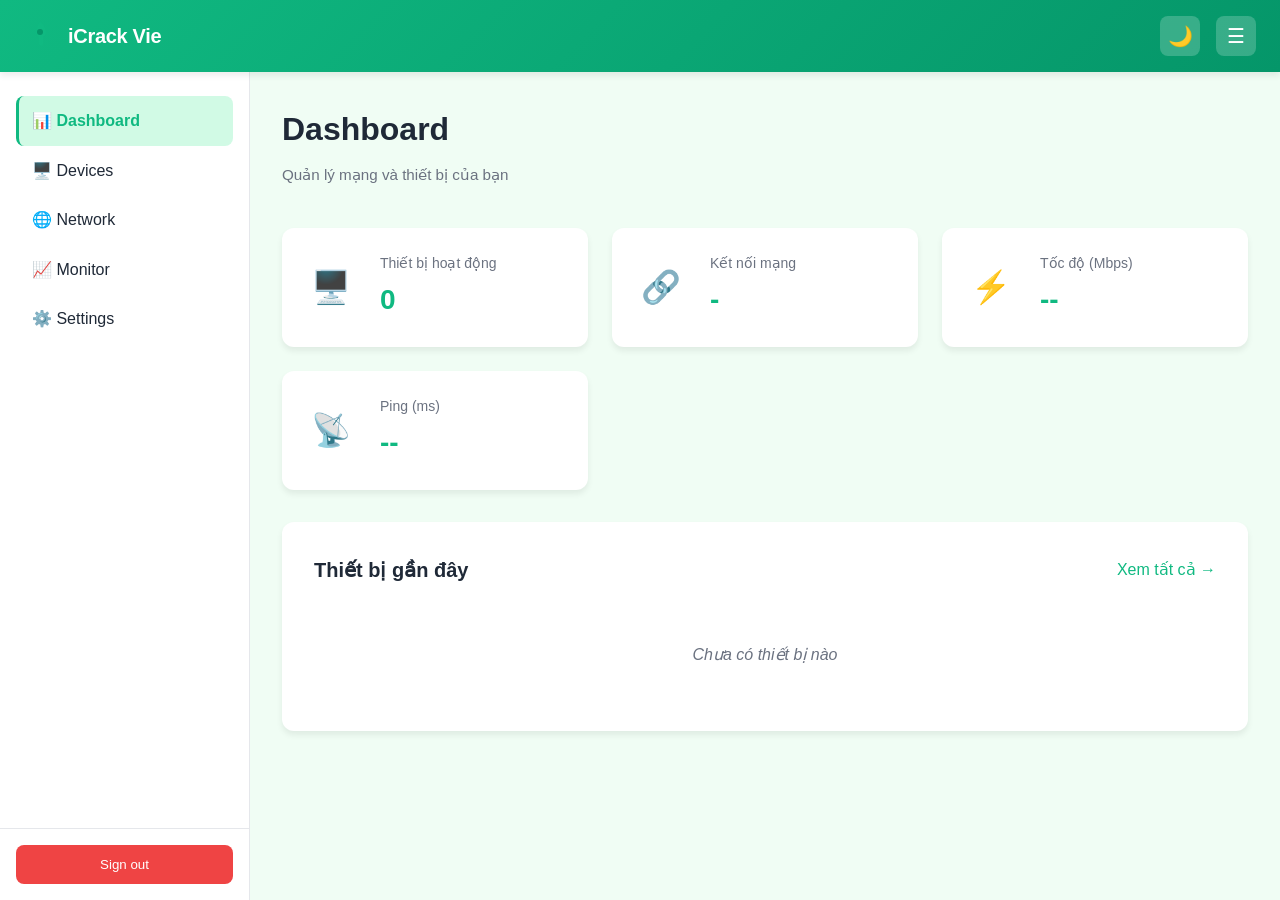
==== commit fb52e590: "Add files via upload" ====
--- a/index.html
+++ b/index.html
@@ -1,351 +1,317 @@
 <!DOCTYPE html>
-<html lang="en" data-theme="dark">
+<html lang="vi">
 <head>
-<meta charset="UTF-8">
-<meta name="viewport" content="width=device-width, initial-scale=1, viewport-fit=cover">
-<meta name="theme-color" content="#0c100e">
-<title>iCrack Vie — Network Control</title>
-<link rel="preconnect" href="https://fonts.googleapis.com">
-<link href="https://fonts.googleapis.com/css2?family=Inter:wght@400;500;600&family=Space+Grotesk:wght@500;600;700&display=swap" rel="stylesheet">
-<link rel="stylesheet" href="style.css">
+    <meta charset="UTF-8">
+    <meta name="viewport" content="width=device-width, initial-scale=1.0">
+    <title>iCrack Vie — Network Control Panel</title>
+    <link rel="stylesheet" href="style.css">
 </head>
 <body>
-
-<!-- NAV DOT -->
-<button class="nav-dot-btn" id="navDot" aria-label="Open navigation">
-  <div class="nav-dot"></div>
-</button>
-
-<!-- AVATAR -->
-<button class="av-btn" id="avBtn" aria-label="Account" aria-expanded="false">
-  <svg class="av-ico" viewBox="0 0 24 24" fill="none" stroke="currentColor" stroke-width="2"><path d="M20 21v-2a4 4 0 0 0-4-4H8a4 4 0 0 0-4 4v2"/><circle cx="12" cy="7" r="4"/></svg>
-  <span class="av-letter" id="avLetter"></span>
-</button>
-
-<!-- AUTH PANEL -->
-<div class="auth-panel" id="authPanel" role="dialog">
-  <div id="loginView">
-    <div class="ap-head"><h2>Sign in</h2><p>Welcome back to iCrack Vie</p></div>
-    <label class="flb" for="liId">Email or username</label>
-    <input class="fi" id="liId" type="text" placeholder="admin" autocomplete="username">
-    <label class="flb" for="liPw">Password</label>
-    <input class="fi" id="liPw" type="password" placeholder="••••••••" autocomplete="current-password">
-    <button class="btn bp fw" id="loginBtn">Sign in →</button>
-    <button class="btn bgh fw" id="toReg" style="margin-top:5px">No account? <b>Sign up</b></button>
-  </div>
-  <div id="regView" style="display:none">
-    <div class="ap-head"><h2>Create account</h2><p>Join iCrack Vie</p></div>
-    <label class="flb" for="rName">Username</label>
-    <input class="fi" id="rName" type="text" placeholder="your_name" autocomplete="username">
-    <label class="flb" for="rEmail">Email</label>
-    <input class="fi" id="rEmail" type="email" placeholder="you@example.com" autocomplete="email">
-    <label class="flb" for="rPw">Password <span class="opt">min. 6 chars</span></label>
-    <input class="fi" id="rPw" type="password" placeholder="••••••••" autocomplete="new-password">
-    <button class="btn bp fw" id="regBtn">Create account</button>
-    <button class="btn bgh fw" id="toLogin" style="margin-top:5px">Already have one? <b>Sign in</b></button>
-  </div>
-  <div id="profView" style="display:none">
-    <div class="pv-top">
-      <div class="pv-av" id="pvAv"></div>
-      <div><span class="pv-name" id="pvName"></span><span class="pv-role" id="pvRole"></span><span class="pv-email" id="pvEmail"></span></div>
+    <div class="app-container">
+        <!-- Header -->
+        <header class="header">
+            <div class="header-left">
+                <div class="logo">
+                    <svg width="32" height="32" viewBox="0 0 32 32" fill="none">
+                        <path d="M16 2C16 2 12 8 12 12C12 14.2 13.3 16 15 17V24C15 25.1 15.9 26 17 26C18.1 26 19 25.1 19 24V17C20.7 16 22 14.2 22 12C22 8 18 2 16 2Z" fill="#10b981"/>
+                        <circle cx="16" cy="12" r="3" fill="#059669"/>
+                    </svg>
+                    <span class="logo-text">iCrack Vie</span>
+                </div>
+            </div>
+            <div class="header-right">
+                <button class="btn-icon" id="themToggle" title="Chuyển chế độ">
+                    <span class="icon">🌙</span>
+                </button>
+                <button class="btn-icon" id="menuToggle">
+                    <span class="icon">☰</span>
+                </button>
+            </div>
+        </header>
+
+        <div class="main-wrapper">
+            <!-- Sidebar -->
+            <nav class="sidebar">
+                <ul class="nav-list">
+                    <li><a href="#" data-page="dashboard" class="nav-item active">📊 Dashboard</a></li>
+                    <li><a href="#" data-page="devices" class="nav-item">🖥️ Devices</a></li>
+                    <li><a href="#" data-page="network" class="nav-item">🌐 Network</a></li>
+                    <li><a href="#" data-page="monitor" class="nav-item">📈 Monitor</a></li>
+                    <li><a href="#" data-page="settings" class="nav-item">⚙️ Settings</a></li>
+                </ul>
+                <div class="sidebar-footer">
+                    <button class="btn-logout">Sign out</button>
+                </div>
+            </nav>
+
+            <!-- Main Content -->
+            <main class="content">
+                <!-- Dashboard Page -->
+                <div id="dashboard" class="page active">
+                    <div class="page-header">
+                        <h1>Dashboard</h1>
+                        <p class="subtitle">Quản lý mạng và thiết bị của bạn</p>
+                    </div>
+
+                    <div class="stats-grid">
+                        <div class="stat-card">
+                            <div class="stat-icon">🖥️</div>
+                            <div class="stat-content">
+                                <div class="stat-label">Thiết bị hoạt động</div>
+                                <div class="stat-value" id="activeDevices">0</div>
+                            </div>
+                        </div>
+                        <div class="stat-card">
+                            <div class="stat-icon">🔗</div>
+                            <div class="stat-content">
+                                <div class="stat-label">Kết nối mạng</div>
+                                <div class="stat-value" id="netStatus">-</div>
+                            </div>
+                        </div>
+                        <div class="stat-card">
+                            <div class="stat-icon">⚡</div>
+                            <div class="stat-content">
+                                <div class="stat-label">Tốc độ (Mbps)</div>
+                                <div class="stat-value" id="speedValue">--</div>
+                            </div>
+                        </div>
+                        <div class="stat-card">
+                            <div class="stat-icon">📡</div>
+                            <div class="stat-content">
+                                <div class="stat-label">Ping (ms)</div>
+                                <div class="stat-value" id="pingValue">--</div>
+                            </div>
+                        </div>
+                    </div>
+
+                    <div class="section">
+                        <div class="section-header">
+                            <h2>Thiết bị gần đây</h2>
+                            <a href="#" data-page="devices" class="btn-text">Xem tất cả →</a>
+                        </div>
+                        <div class="device-list" id="recentDevices">
+                            <div class="empty-state">Chưa có thiết bị nào</div>
+                        </div>
+                    </div>
+                </div>
+
+                <!-- Devices Page -->
+                <div id="devices" class="page">
+                    <div class="page-header">
+                        <h1>Quản lý thiết bị</h1>
+                        <p class="subtitle">Thêm, chỉnh sửa và theo dõi thiết bị IPv4</p>
+                    </div>
+
+                    <div class="section">
+                        <div class="section-header">
+                            <h2>Thêm thiết bị mới</h2>
+                        </div>
+                        <form class="form-add-device" id="addDeviceForm">
+                            <div class="form-group">
+                                <label>Tên thiết bị</label>
+                                <input type="text" placeholder="VD: PC Nhà" id="deviceName">
+                            </div>
+                            <div class="form-row">
+                                <div class="form-group">
+                                    <label>IPv4</label>
+                                    <input type="text" placeholder="192.168.1.100" id="deviceIP">
+                                </div>
+                                <div class="form-group">
+                                    <label>Port (mặc định 80)</label>
+                                    <input type="number" value="80" id="devicePort">
+                                </div>
+                            </div>
+                            <div class="form-group">
+                                <label>Ghi chú (tùy chọn)</label>
+                                <input type="text" placeholder="Mô tả ngắn" id="deviceNote">
+                            </div>
+                            <button type="submit" class="btn btn-primary">+ Thêm thiết bị</button>
+                        </form>
+                    </div>
+
+                    <div class="section">
+                        <div class="section-header">
+                            <h2>Danh sách thiết bị</h2>
+                        </div>
+                        <div class="device-list" id="allDevices">
+                            <div class="empty-state">Chưa có thiết bị nào. Hãy thêm thiết bị đầu tiên!</div>
+                        </div>
+                    </div>
+                </div>
+
+                <!-- Network Page -->
+                <div id="network" class="page">
+                    <div class="page-header">
+                        <h1>Phân tích mạng</h1>
+                        <p class="subtitle">Kiểm tra IPv4 và tính năng kết nối</p>
+                    </div>
+
+                    <div class="section">
+                        <div class="section-header">
+                            <h2>IPv4 Analyzer</h2>
+                        </div>
+                        <form class="form-analyzer" id="analyzerForm">
+                            <div class="form-row">
+                                <div class="form-group">
+                                    <label>IP cần kiểm tra</label>
+                                    <input type="text" placeholder="192.168.1.1" id="analyzeIP">
+                                </div>
+                                <div class="form-group">
+                                    <label>Port</label>
+                                    <input type="number" value="80" id="analyzePort">
+                                </div>
+                            </div>
+                            <button type="submit" class="btn btn-primary">🔍 Phân tích</button>
+                        </form>
+                        <div id="analyzeResult" class="analyze-result" style="display:none;">
+                            <div class="result-item">
+                                <span>Trạng thái:</span>
+                                <span id="resultStatus">-</span>
+                            </div>
+                            <div class="result-item">
+                                <span>Thời gian phản hồi:</span>
+                                <span id="resultTime">-</span>
+                            </div>
+                            <div class="result-item">
+                                <span>Mô tả:</span>
+                                <span id="resultDesc">-</span>
+                            </div>
+                        </div>
+                    </div>
+
+                    <div class="section">
+                        <div class="section-header">
+                            <h2>Kiểm tra IP công khai</h2>
+                        </div>
+                        <button class="btn btn-secondary" id="checkPublicIP">Lấy IP công khai của tôi</button>
+                        <div id="publicIPResult" class="ip-result" style="display:none;">
+                            <div class="ip-display" id="ipDisplay">-</div>
+                            <button class="btn-copy" id="copyIP">Sao chép</button>
+                        </div>
+                    </div>
+                </div>
+
+                <!-- Monitor Page -->
+                <div id="monitor" class="page">
+                    <div class="page-header">
+                        <h1>Theo dõi thời gian thực</h1>
+                        <p class="subtitle">Giám sát trạng thái và hiệu suất thiết bị</p>
+                    </div>
+
+                    <div class="section">
+                        <div class="section-header">
+                            <h2>Trạng thái thiết bị</h2>
+                        </div>
+                        <div class="monitor-status" id="monitorStatus">
+                            <div class="status-item">
+                                <div class="status-label">CPU</div>
+                                <div class="status-bar">
+                                    <div class="status-fill" id="cpuBar" style="width: 45%"></div>
+                                </div>
+                                <div class="status-value" id="cpuValue">45%</div>
+                            </div>
+                            <div class="status-item">
+                                <div class="status-label">Memory</div>
+                                <div class="status-bar">
+                                    <div class="status-fill" id="memBar" style="width: 62%"></div>
+                                </div>
+                                <div class="status-value" id="memValue">62%</div>
+                            </div>
+                            <div class="status-item">
+                                <div class="status-label">Disk</div>
+                                <div class="status-bar">
+                                    <div class="status-fill" id="diskBar" style="width: 38%"></div>
+                                </div>
+                                <div class="status-value" id="diskValue">38%</div>
+                            </div>
+                        </div>
+                    </div>
+
+                    <div class="section">
+                        <div class="section-header">
+                            <h2>Tốc độ mạng</h2>
+                        </div>
+                        <button class="btn btn-primary" id="startSpeedTest">🚀 Bắt đầu kiểm tra tốc độ</button>
+                        <div id="speedTestResult" style="display:none;" class="speed-result">
+                            <div class="speed-item">
+                                <div class="speed-label">Download</div>
+                                <div class="speed-number" id="downloadSpeed">--</div>
+                                <div class="speed-unit">Mbps</div>
+                            </div>
+                            <div class="speed-item">
+                                <div class="speed-label">Upload</div>
+                                <div class="speed-number" id="uploadSpeed">--</div>
+                                <div class="speed-unit">Mbps</div>
+                            </div>
+                            <div class="speed-item">
+                                <div class="speed-label">Ping</div>
+                                <div class="speed-number" id="pingTest">--</div>
+                                <div class="speed-unit">ms</div>
+                            </div>
+                        </div>
+                    </div>
+                </div>
+
+                <!-- Settings Page -->
+                <div id="settings" class="page">
+                    <div class="page-header">
+                        <h1>Cài đặt</h1>
+                        <p class="subtitle">Quản lý tài khoản và tùy chọn hệ thống</p>
+                    </div>
+
+                    <div class="section">
+                        <div class="section-header">
+                            <h2>Giao diện</h2>
+                        </div>
+                        <div class="settings-group">
+                            <div class="setting-item">
+                                <div>
+                                    <div class="setting-label">Chế độ tối</div>
+                                    <div class="setting-desc">Tắt ánh sáng trong giao diện</div>
+                                </div>
+                                <input type="checkbox" id="darkModeToggle" class="toggle-switch">
+                            </div>
+                            <div class="setting-item">
+                                <div>
+                                    <div class="setting-label">Thông báo</div>
+                                    <div class="setting-desc">Bật thông báo hệ thống</div>
+                                </div>
+                                <input type="checkbox" id="notificationToggle" class="toggle-switch" checked>
+                            </div>
+                        </div>
+                    </div>
+
+                    <div class="section">
+                        <div class="section-header">
+                            <h2>Thông tin tài khoản</h2>
+                        </div>
+                        <div class="account-info">
+                            <div class="info-row">
+                                <span>Tên đăng nhập</span>
+                                <span id="userName">admin</span>
+                            </div>
+                            <div class="info-row">
+                                <span>Phiên bản</span>
+                                <span>3.1 - Green Edition</span>
+                            </div>
+                            <div class="info-row">
+                                <span>Trạng thái</span>
+                                <span class="status-online">● Online</span>
+                            </div>
+                        </div>
+                    </div>
+
+                    <div class="section">
+                        <div class="section-header">
+                            <h2>Nguy hiểm</h2>
+                        </div>
+                        <button class="btn btn-danger" id="resetBtn">🔄 Xóa tất cả dữ liệu</button>
+                    </div>
+                </div>
+            </main>
+        </div>
     </div>
-    <div class="pv-btns">
-      <button class="pv-btn" id="openSet">
-        <svg viewBox="0 0 24 24" fill="none" stroke="currentColor" stroke-width="2"><circle cx="12" cy="12" r="3"/><path d="M19.4 15a1.65 1.65 0 0 0 .33 1.82l.06.06a2 2 0 1 1-2.83 2.83l-.06-.06a1.65 1.65 0 0 0-1.82-.33 1.65 1.65 0 0 0-1 1.51V21a2 2 0 1 1-4 0v-.09A1.65 1.65 0 0 0 9 19.4a1.65 1.65 0 0 0-1.82.33l-.06.06a2 2 0 1 1-2.83-2.83l.06-.06A1.65 1.65 0 0 0 4.68 15a1.65 1.65 0 0 0-1.51-1H3a2 2 0 1 1 0-4h.09A1.65 1.65 0 0 0 4.6 9a1.65 1.65 0 0 0-.33-1.82l-.06-.06a2 2 0 1 1 2.83-2.83l.06.06A1.65 1.65 0 0 0 9 4.68a1.65 1.65 0 0 0 1-1.51V3a2 2 0 1 1 4 0v.09a1.65 1.65 0 0 0 1 1.51 1.65 1.65 0 0 0 1.82-.33l.06-.06a2 2 0 1 1 2.83 2.83l-.06.06A1.65 1.65 0 0 0 19.4 9a1.65 1.65 0 0 0 1.51 1H21a2 2 0 1 1 0 4h-.09a1.65 1.65 0 0 0-1.51 1z"/></svg>
-        Settings
-      </button>
-      <button class="pv-btn danger" id="logoutBtn">
-        <svg viewBox="0 0 24 24" fill="none" stroke="currentColor" stroke-width="2"><path d="M9 21H5a2 2 0 0 1-2-2V5a2 2 0 0 1 2-2h4"/><polyline points="16 17 21 12 16 7"/><line x1="21" y1="12" x2="9" y2="12"/></svg>
-        Sign out
-      </button>
-    </div>
-  </div>
-</div>
-<div class="ap-ov" id="apOv"></div>
-
-<!-- SIDEBAR -->
-<aside class="sidebar" id="sidebar">
-  <div class="sb-brand">
-    <svg width="22" height="22" viewBox="0 0 32 32" xmlns="http://www.w3.org/2000/svg">
-      <circle cx="16" cy="16" r="13" stroke="#22c55e" stroke-width="1.5" fill="none" opacity=".5"/>
-      <circle cx="16" cy="6" r="2.5" fill="#22c55e"/>
-      <circle cx="6" cy="22" r="1.8" fill="#22c55e" opacity=".6"/>
-      <circle cx="26" cy="22" r="1.8" fill="#22c55e" opacity=".6"/>
-      <line x1="16" y1="8.5" x2="16" y2="13" stroke="#22c55e" stroke-width="1.2" opacity=".5"/>
-      <text x="16" y="23" text-anchor="middle" fill="#22c55e" font-family="Space Grotesk" font-weight="700" font-size="10">iC</text>
-    </svg>
-    <span class="sb-logo-txt">iCrack Vie</span>
-    <span class="sb-tag">v3</span>
-  </div>
-  <div class="sb-sec">MENU</div>
-  <nav class="sb-nav" id="sbNav">
-    <button class="sb-item on" data-p="home">Home</button>
-    <button class="sb-item" data-p="devices">Devices</button>
-    <button class="sb-item" data-p="network">Network</button>
-    <button class="sb-item" data-p="server">Server</button>
-    <button class="sb-item" data-p="ai">AI Assistant</button>
-    <button class="sb-item" data-p="logs">Logs</button>
-    <button class="sb-item" data-p="settings">Settings</button>
-    <button class="sb-item" data-p="about">About</button>
-    <button class="sb-item admin-only" data-p="admin" id="sbAdmin" style="display:none">Admin ⬡</button>
-  </nav>
-  <div class="sb-foot"><div class="pulse"></div><span>iCrack Vie · Online</span></div>
-</aside>
-<div class="nav-ov" id="navOv"></div>
-
-<!-- MAIN PAGES -->
-<div class="main-wrap">
-
-  <!-- HOME -->
-  <div class="page active" id="pg-home">
-    <div class="pg-head">
-      <span class="ey">DASHBOARD / 001</span>
-      <h1>Control your <span class="gr">network.</span></h1>
-      <p>Manage devices, analyze IPv4, test servers, and work with AI — all in one clean workspace.</p>
-    </div>
-    <div class="stats">
-      <div class="stat"><span class="slb">DEVICES</span><strong class="sval" id="stDev">0</strong><span class="ssub">Registry</span></div>
-      <div class="stat"><span class="slb">SERVER</span><strong class="sval" id="stSrv">NOT SET</strong><span class="ssub" id="stSrvS">Unconfigured</span></div>
-      <div class="stat"><span class="slb">EVENTS</span><strong class="sval" id="stLog">0</strong><span class="ssub">This session</span></div>
-    </div>
-    <div style="margin:20px 0 12px"><span class="ey">QUICK ACCESS</span></div>
-    <div class="qg">
-      <button class="qc" data-p="devices"><div class="qc-ic">▣</div><b>Devices</b><small>Add & manage IPv4</small><span class="qc-a">↗</span></button>
-      <button class="qc" data-p="network"><div class="qc-ic">⌘</div><b>Network</b><small>Analyze & test IP</small><span class="qc-a">↗</span></button>
-      <button class="qc" data-p="server"><div class="qc-ic">▤</div><b>Server</b><small>Configure API</small><span class="qc-a">↗</span></button>
-      <button class="qc" data-p="ai"><div class="qc-ic">✦</div><b>AI</b><small>Code & support</small><span class="qc-a">↗</span></button>
-    </div>
-    <div class="card">
-      <div class="ch"><div><h2>Recent Devices</h2><small class="ch-s">Last added</small></div><button class="btn bs sm" data-p="devices">All ↗</button></div>
-      <div id="recentDevs" class="devl"></div>
-    </div>
-  </div>
-
-  <!-- DEVICES -->
-  <div class="page" id="pg-devices">
-    <div class="pg-head"><span class="ey">REGISTRY / 002</span><h1>Devices</h1><p>Register and manage your network devices by IPv4.</p></div>
-    <div class="card">
-      <div class="ch"><div><h2>Add Device</h2><small class="ch-s">Register IPv4</small></div><span class="tag">LOCAL</span></div>
-      <label class="flb" for="dName">Name</label><input class="fi" id="dName" type="text" placeholder="e.g. Bedroom PC" maxlength="50">
-      <label class="flb" for="dIP">IPv4</label><input class="fi" id="dIP" type="text" placeholder="192.168.1.100" inputmode="decimal" autocomplete="off">
-      <label class="flb" for="dPort">Port <span class="opt">default 80</span></label><input class="fi" id="dPort" type="number" placeholder="80" min="1" max="65535">
-      <label class="flb" for="dNote">Note <span class="opt">optional</span></label><input class="fi" id="dNote" type="text" placeholder="Personal machine...">
-      <button class="btn bp fw" id="addDevBtn">+ Save Device</button>
-    </div>
-    <div class="card">
-      <div class="ch"><div><h2>Device List</h2><small class="ch-s" id="devSub">0 devices</small></div><button class="btn bs sm" id="rfBtn">↻</button></div>
-      <div id="allDevs" class="devl"></div>
-    </div>
-  </div>
-
-  <!-- NETWORK -->
-  <div class="page" id="pg-network">
-    <div class="pg-head"><span class="ey">TOOLS / 003</span><h1>Network <span class="gr">/ IPv4</span></h1><p>Analyze addresses, check HTTP reachability, get your public IP.</p></div>
-    <div class="card">
-      <div class="ch"><div><h2>IPv4 Analyzer</h2><small class="ch-s">Full analysis</small></div><span class="tag">LIVE</span></div>
-      <label class="flb" for="chkIP">Target IP</label><input class="fi" id="chkIP" type="text" placeholder="192.168.1.1" inputmode="decimal" autocomplete="off">
-      <label class="flb" for="chkPort">Port</label><input class="fi" id="chkPort" type="number" placeholder="80" value="80">
-      <div class="btn-row">
-        <button class="btn bp" id="analyzeBtn">Analyze →</button>
-        <button class="btn bs" id="reachBtn">Check Reach</button>
-        <button class="btn bs" id="myIPBtn">My IP</button>
-      </div>
-      <div class="rbox" id="ipRes"><div class="rdot"></div><div><b>Waiting</b><small>Enter IPv4 to analyze.</small></div></div>
-      <div id="ipDet" class="ndet" style="display:none"></div>
-    </div>
-    <div class="card">
-      <div class="ch"><div><h2>Reachability</h2><small class="ch-s">HTTP check</small></div><span class="tag">LIVE</span></div>
-      <div class="rbox" id="reachRes"><div class="rdot"></div><div><b>Not tested</b><small>Click "Check Reach" above.</small></div></div>
-      <p class="hint">Browser can only check HTTP/HTTPS. True ICMP ping needs a backend agent.</p>
-    </div>
-    <div class="card">
-      <div class="ch"><div><h2>Saved IPs</h2><small class="ch-s">From registry</small></div></div>
-      <div id="ipShorts" class="slist"></div>
-    </div>
-  </div>
-
-  <!-- SERVER -->
-  <div class="page" id="pg-server">
-    <div class="pg-head"><span class="ey">CONFIG / 004</span><h1>Server <span class="gr">config.</span></h1><p>Configure your backend API endpoint.</p></div>
-    <div class="card">
-      <div class="ch"><div><h2>Endpoint</h2><small class="ch-s">Backend connection</small></div><span class="tag">API</span></div>
-      <label class="flb" for="sUrl">Base URL</label><input class="fi" id="sUrl" type="url" placeholder="https://your-server.example.com" autocomplete="url">
-      <p class="hint" style="margin-top:4px">LAN: <code>http://192.168.1.10:8080</code></p>
-      <label class="flb" for="sPth">Health path</label><input class="fi" id="sPth" type="text" value="/health">
-      <button class="btn bp fw" id="saveSrvBtn">💾 Save</button>
-      <button class="btn bs fw mt" id="testSrvBtn">↗ Test Connection</button>
-      <div class="rbox" id="srvRes" style="margin-top:12px"><div class="rdot"></div><div><b>Not tested</b><small>Save endpoint first.</small></div></div>
-      <div class="pbar"><div class="pfill" id="spf"></div></div>
-    </div>
-    <div class="card">
-      <h2 style="font:600 13px var(--fh);color:var(--a2);margin-bottom:12px">API Contract</h2>
-      <div class="arow"><code>GET /health</code><span>Health check</span></div>
-      <div class="arow"><code>GET /api/devices</code><span>List devices</span></div>
-      <div class="arow"><code>POST /api/devices</code><span>Add device</span></div>
-      <div class="arow"><code>DELETE /api/devices/:id</code><span>Remove device</span></div>
-      <p class="hint" style="margin-top:9px">Enable CORS if frontend and backend are on different origins.</p>
-    </div>
-  </div>
-
-  <!-- AI -->
-  <div class="page" id="pg-ai">
-    <div class="pg-head"><span class="ey">AI ASSISTANT / 005</span><h1>iCrack <span class="gr">AI</span></h1><p>Multi-model AI for code, support, and commands. Type <code>/help</code> for exclusive iCrack commands.</p></div>
-    <div class="card">
-      <div class="ch"><div><h2>Model</h2><small class="ch-s">Select AI engine</small></div><div style="display:flex;align-items:center;gap:6px;font:600 9px var(--fh);color:var(--a);letter-spacing:1px"><div class="pulse" style="width:5px;height:5px"></div>ONLINE</div></div>
-      <div class="model-grid" id="modelGrid"></div>
-    </div>
-    <div class="card">
-      <div class="ai-tabs">
-        <button class="ai-tab on" id="tabChat">💬 Chat</button>
-        <button class="ai-tab" id="tabTerm">⌨ Terminal</button>
-      </div>
-      <!-- CHAT VIEW -->
-      <div id="chatView">
-        <div class="chat-box">
-          <div class="chat-msgs" id="chatMsgs">
-            <div class="cwm">
-              <div class="cwm-ic">
-                <svg viewBox="0 0 32 32" xmlns="http://www.w3.org/2000/svg"><circle cx="16" cy="16" r="13" stroke="#22c55e" stroke-width="1.5" fill="none" opacity=".5"/><circle cx="16" cy="7" r="2.2" fill="#22c55e"/><text x="16" y="22" text-anchor="middle" fill="#22c55e" font-family="Space Grotesk" font-weight="700" font-size="10">iC</text></svg>
-              </div>
-              <b>iCrack AI</b>
-              <p>Ask me anything — code, network, or type <code>/help</code> for commands.</p>
-            </div>
-          </div>
-          <div class="chat-bar">
-            <input class="chat-in" id="chatIn" type="text" placeholder="Ask anything or /help for commands...">
-            <button class="send-btn" id="chatSend" aria-label="Send"><svg viewBox="0 0 24 24" fill="none" stroke="currentColor" stroke-width="2.5"><line x1="22" y1="2" x2="11" y2="13"/><polygon points="22 2 15 22 11 13 2 9 22 2"/></svg></button>
-          </div>
-        </div>
-      </div>
-      <!-- TERMINAL VIEW -->
-      <div id="termView" style="display:none">
-        <p style="font-size:12px;color:var(--mu);margin-bottom:12px">Describe what you want to do — AI generates the terminal commands for you.</p>
-        <div class="term-wrap">
-          <div class="term-hd"><div class="td1"></div><div class="td2"></div><div class="td3"></div><span class="term-lbl">iCrack Terminal</span></div>
-          <div class="term-body" id="termBody"><span class="tco"># iCrack AI Terminal — describe your task below</span></div>
-        </div>
-        <div class="chat-bar" style="margin-top:13px">
-          <input class="chat-in" id="termIn" type="text" placeholder="e.g. install node.js on ubuntu, scan open ports...">
-          <button class="send-btn" id="termSend" aria-label="Generate"><svg viewBox="0 0 24 24" fill="none" stroke="currentColor" stroke-width="2.5"><line x1="22" y1="2" x2="11" y2="13"/><polygon points="22 2 15 22 11 13 2 9 22 2"/></svg></button>
-        </div>
-      </div>
-    </div>
-    <div class="card">
-      <div class="ch"><div><h2>API Keys</h2><small class="ch-s">For GitHub deployment</small></div><span class="tag">OPTIONAL</span></div>
-      <label class="flb">Anthropic <span class="opt">works in preview without key</span></label>
-      <div style="display:flex;gap:8px"><input class="fi" id="kAnthropic" type="password" placeholder="sk-ant-..."><button class="btn bs sm" onclick="saveKey('anthropic')">Save</button></div>
-      <label class="flb">OpenAI</label>
-      <div style="display:flex;gap:8px"><input class="fi" id="kOpenai" type="password" placeholder="sk-..."><button class="btn bs sm" onclick="saveKey('openai')">Save</button></div>
-      <label class="flb">DeepSeek</label>
-      <div style="display:flex;gap:8px"><input class="fi" id="kDeepseek" type="password" placeholder="sk-..."><button class="btn bs sm" onclick="saveKey('deepseek')">Save</button></div>
-      <label class="flb">Google AI</label>
-      <div style="display:flex;gap:8px"><input class="fi" id="kGoogle" type="password" placeholder="AIza..."><button class="btn bs sm" onclick="saveKey('google')">Save</button></div>
-    </div>
-  </div>
-
-  <!-- LOGS -->
-  <div class="page" id="pg-logs">
-    <div class="pg-head"><span class="ey">EVENTS / 006</span><h1>Logs</h1><p>Session activity. Resets on tab close.</p></div>
-    <div class="card">
-      <div class="ch"><div><h2>System Log</h2><small class="ch-s" id="logSub">0 events</small></div><button class="btn bd sm" id="clrBtn">Clear</button></div>
-      <div id="logList" class="llist"></div>
-    </div>
-  </div>
-
-  <!-- SETTINGS -->
-  <div class="page" id="pg-settings">
-    <div class="pg-head"><span class="ey">CONFIG / 007</span><h1>Settings</h1><p>Appearance, performance, and account preferences.</p></div>
-    <div class="card">
-      <div class="ch"><div><h2>Appearance</h2></div></div>
-      <div class="tgl-row">
-        <div class="tgl-info"><b>Dark Mode</b><small>Dark background (recommended)</small></div>
-        <button class="tgl on" id="tglDark"></button>
-      </div>
-      <div class="tgl-row">
-        <div class="tgl-info"><b>Lite Mode</b><small>Disable blur &amp; animations for speed</small></div>
-        <button class="tgl" id="tglLite"></button>
-      </div>
-    </div>
-    <div class="card">
-      <div class="ch"><div><h2>Account</h2></div></div>
-      <label class="flb">Display Name</label>
-      <input class="fi" id="setName" type="text">
-      <button class="btn bp fw" id="saveAccBtn">Save changes</button>
-    </div>
-  </div>
-
-  <!-- ABOUT -->
-  <div class="page" id="pg-about">
-    <div class="pg-head"><span class="ey">ABOUT / 008</span><h1>iCrack <span class="gr">Vie</span></h1><p>Advanced network control with AI assistance, device management, and real-time monitoring.</p></div>
-    <div class="about-fw">
-      <h3>✦ Recommended: Flowith</h3>
-      <p>For the best AI workflow experience, we recommend using Flowith alongside iCrack Vie. Build powerful control models, automate network management, and orchestrate complex AI tasks with Flowith's intuitive flow-based platform.</p>
-      <a href="https://flowith.io" target="_blank" rel="noopener" class="fw-link">Visit Flowith →</a>
-    </div>
-    <div class="card">
-      <h2 style="font:600 13px var(--fh);color:var(--a2);margin-bottom:14px">Project Info</h2>
-      <div class="about-info">
-        <p>📧 Email: <a href="mailto:elytra272@gmail.com">elytra272@gmail.com</a></p>
-        <p>👤 By: iCrack Vie</p>
-        <p>🌐 Version: 3.0 · Green Edition</p>
-        <p>⚡ Built with HTML · CSS · JS · Claude AI</p>
-      </div>
-    </div>
-    <div class="card">
-      <h2 style="font:600 13px var(--fh);color:var(--a2);margin-bottom:14px">About This Tool</h2>
-      <p class="hint" style="font-size:12px;line-height:1.9">iCrack Vie is an open network control panel designed for developers and network administrators. It provides device registry, IPv4 analysis, server health monitoring, and AI-powered assistance — all in a clean, minimal interface inspired by modern productivity tools.</p>
-    </div>
-    <p style="text-align:center;margin-top:24px;font:600 9px var(--fh);color:var(--mu);letter-spacing:2px">© 2026 iCrack Vie · elytra272@gmail.com</p>
-  </div>
-
-  <!-- ADMIN -->
-  <div class="page admin-only" id="pg-admin" style="display:none">
-    <div class="pg-head"><span class="ey">ADMIN / 009</span><h1>Admin <span class="gr">Panel</span></h1><p>User management and system control.</p></div>
-    <div class="card">
-      <div class="ch"><div><h2>Users</h2><small class="ch-s">All accounts</small></div><span class="tag">ADMIN</span></div>
-      <div id="adminUsers"></div>
-    </div>
-    <div class="card">
-      <h2 style="font:600 13px var(--fh);color:#f87171;margin-bottom:10px">⚠ Danger Zone</h2>
-      <button class="btn bd fw" id="resetBtn" style="margin-top:8px">Reset All Data</button>
-    </div>
-  </div>
-
-</div><!-- /main-wrap -->
-
-<!-- WELCOME -->
-<div class="wc-bg" id="wcBg">
-  <div class="wc-card">
-    <div class="wc-logo">
-      <svg width="26" height="26" viewBox="0 0 32 32" xmlns="http://www.w3.org/2000/svg"><circle cx="16" cy="16" r="13" stroke="#22c55e" stroke-width="1.5" fill="none" opacity=".5"/><circle cx="16" cy="6" r="2.5" fill="#22c55e"/><text x="16" y="23" text-anchor="middle" fill="#22c55e" font-family="Space Grotesk" font-weight="700" font-size="10">iC</text></svg>
-      <span class="wc-ln">iCrack Vie</span>
-      <span class="wc-lt">v3.0</span>
-    </div>
-    <h1>Welcome to iCrack Vie</h1>
-    <p>Your advanced network control panel with AI assistance, device management, IPv4 analysis, and real-time server monitoring.</p>
-    <div class="wc-fw">
-      <h3>✦ We Recommend: Flowith</h3>
-      <p>For advanced AI workflow automation and the best control model experience, try Flowith — the AI orchestration platform that works perfectly alongside iCrack Vie.</p>
-      <a href="https://flowith.io" target="_blank" rel="noopener">Visit flowith.io →</a>
-    </div>
-    <button class="wc-start" id="wcStart">Get Started →</button>
-    <p class="wc-hint">Default admin: <code>admin</code> / <code>icrack</code></p>
-  </div>
-</div>
-
-<!-- CONFIRM MODAL -->
-<div class="mbg" id="mbg">
-  <div class="modal">
-    <h3 id="mTit">Confirm</h3>
-    <p id="mMsg">Are you sure?</p>
-    <div class="mbtns">
-      <button class="btn bgh" id="mNo">Cancel</button>
-      <button class="btn bd" id="mYes">Confirm</button>
-    </div>
-  </div>
-</div>
-
-<div id="toast"></div>
-<script src="script.js"></script>
+
+    <script src="script.js"></script>
 </body>
-</html>+</html>
--- a/style.css
+++ b/style.css
@@ -1,315 +1,757 @@
-/* iCrack Vie — style.css v3.0
-   Green · Glass · Flowith-inspired · Dark default */
-
-:root{
-  --a:#22c55e;--a2:#4ade80;--a3:#16a34a;--ag:rgba(34,197,94,.16);
-  --bg:#0c100e;--bg2:#111a14;--sf:#151f19;--sf2:#1c2e22;
-  --gl:rgba(21,31,25,.85);--bd:rgba(34,197,94,.14);--bd2:rgba(34,197,94,.28);
-  --tx:#ecfdf5;--tx2:#bbf7d0;--mu:#6b7280;--mu2:#1e3324;
-  --blur:20px;--sh:0 8px 32px rgba(0,0,0,.42);
-  --fh:'Space Grotesk',system-ui,sans-serif;
-  --fb:'Inter',system-ui,sans-serif;--fm:ui-monospace,monospace;
-}
-[data-theme="light"]{
-  --bg:#f7fef9;--bg2:#ecfdf5;--sf:rgba(255,255,255,.94);--sf2:#f0fdf4;
-  --gl:rgba(255,255,255,.86);--bd:rgba(34,197,94,.17);--bd2:rgba(34,197,94,.33);
-  --tx:#052e16;--tx2:#166534;--mu:#6b7280;--mu2:#dcfce7;
-  --sh:0 4px 24px rgba(0,0,0,.08);
-}
-[data-lite="true"]{--blur:0px!important;--sh:none!important}
-[data-lite="true"] .gl{background:var(--sf)!important}
-[data-lite="true"] *{animation-duration:.01ms!important;transition-duration:.08ms!important}
-
-*,*::before,*::after{box-sizing:border-box;margin:0;padding:0}
-html{height:100%}
-body{min-height:100%;background:var(--bg);color:var(--tx);font:14px/1.6 var(--fb);-webkit-font-smoothing:antialiased;overflow-x:hidden;transition:background .3s,color .3s}
-button,input,select,textarea{font:inherit;cursor:pointer}
-input,select,textarea{cursor:text}
-:focus-visible{outline:2px solid var(--a);outline-offset:3px}
-
-/* ── NAV DOT ── */
-.nav-dot-btn{position:fixed;top:14px;left:14px;z-index:200;width:36px;height:36px;display:flex;align-items:center;justify-content:center;background:transparent;border:none;cursor:pointer;-webkit-tap-highlight-color:transparent}
-.nav-dot{width:13px;height:13px;border-radius:50%;background:var(--a);box-shadow:0 0 10px var(--a),0 0 20px var(--ag);transition:transform .22s cubic-bezier(.34,1.56,.64,1),box-shadow .2s}
-.nav-dot-btn:hover .nav-dot{transform:scale(1.4);box-shadow:0 0 14px var(--a),0 0 28px var(--ag)}
-.nav-dot-btn.open .nav-dot{transform:scale(.7);background:var(--tx);box-shadow:none}
-
-/* ── SIDEBAR ── */
-.sidebar{position:fixed;top:0;left:0;bottom:0;width:216px;z-index:190;background:var(--gl);backdrop-filter:blur(var(--blur));-webkit-backdrop-filter:blur(var(--blur));border-right:1px solid var(--bd2);padding:54px 10px 20px;transform:translateX(-100%);transition:transform .32s cubic-bezier(.25,1,.5,1);box-shadow:6px 0 40px rgba(0,0,0,.35);display:flex;flex-direction:column}
-.sidebar.open{transform:translateX(0)}
-.sb-brand{display:flex;align-items:center;gap:9px;padding:0 6px 18px;border-bottom:1px solid var(--bd);margin-bottom:12px}
-.sb-logo-txt{font:700 16px var(--fh);color:var(--a);letter-spacing:-.3px}
-.sb-tag{font:600 8px var(--fh);color:var(--a2);letter-spacing:1.5px;background:var(--ag);border:1px solid var(--bd2);padding:2px 7px;border-radius:6px}
-.sb-sec{font:600 9px var(--fh);color:var(--mu);letter-spacing:2px;padding:0 6px;margin:10px 0 6px}
-.sb-nav{display:grid;gap:2px;flex:1}
-.sb-item{display:block;padding:10px 14px;border-radius:10px;border:1px solid transparent;background:transparent;color:var(--mu);font:500 13px var(--fb);text-align:left;cursor:pointer;transition:all .18s;width:100%}
-.sb-item:hover{color:var(--tx);background:var(--ag)}
-.sb-item.on{color:var(--a);background:var(--ag);border-color:var(--bd2);font-weight:600}
-.sb-foot{padding-top:12px;border-top:1px solid var(--bd);display:flex;align-items:center;gap:8px;padding-left:6px}
-.pulse{width:6px;height:6px;background:var(--a);border-radius:50%;box-shadow:0 0 6px var(--a);animation:blink 2s ease-in-out infinite;flex-shrink:0}
-@keyframes blink{0%,100%{opacity:1}50%{opacity:.2}}
-.sb-foot span{font:500 11px var(--fb);color:var(--mu)}
-.nav-ov{display:none;position:fixed;inset:0;z-index:180;background:rgba(0,0,0,.45);backdrop-filter:blur(3px)}
-.nav-ov.show{display:block}
-
-/* ── AVATAR / AUTH ── */
-.av-btn{position:fixed;top:10px;right:14px;z-index:200;width:36px;height:36px;border-radius:50%;border:1.5px solid var(--bd2);background:var(--gl);backdrop-filter:blur(var(--blur));display:grid;place-items:center;cursor:pointer;transition:.2s}
-.av-btn:hover,.av-btn.on{border-color:var(--a);background:var(--ag);box-shadow:0 0 12px var(--ag)}
-.av-ico{width:16px;height:16px;color:var(--mu)}
-.av-letter{font:700 14px var(--fh);color:var(--a2);display:none}
-.auth-panel{position:fixed;top:53px;right:12px;width:min(295px,calc(100vw - 24px));background:var(--gl);backdrop-filter:blur(var(--blur));-webkit-backdrop-filter:blur(var(--blur));border:1px solid var(--bd2);border-radius:16px;padding:18px;box-shadow:var(--sh);z-index:195;transform:translateY(-8px) scale(.97);opacity:0;pointer-events:none;transition:transform .22s cubic-bezier(.34,1.56,.64,1),opacity .18s}
-.auth-panel.show{transform:none;opacity:1;pointer-events:all}
-.ap-head h2{font:700 15px var(--fh);margin-bottom:2px}
-.ap-head p{font-size:11px;color:var(--mu);margin-bottom:14px}
-.pv-top{display:flex;align-items:center;gap:10px;padding-bottom:13px;border-bottom:1px solid var(--bd);margin-bottom:11px}
-.pv-av{width:38px;height:38px;border-radius:50%;background:linear-gradient(135deg,var(--a3),var(--a));display:grid;place-items:center;font:700 16px var(--fh);color:white;border:2px solid var(--a);box-shadow:0 0 12px var(--ag);flex-shrink:0}
-.pv-name{display:block;font:600 13px var(--fh)}
-.pv-role{display:inline-block;font:600 9px var(--fh);letter-spacing:1px;background:var(--ag);border:1px solid var(--bd2);color:var(--a2);padding:1px 7px;border-radius:20px;margin:2px 0}
-.pv-email{display:block;color:var(--mu);font-size:10px}
-.pv-btns{display:grid;gap:5px}
-.pv-btn{display:flex;align-items:center;gap:8px;width:100%;padding:9px 11px;border:1px solid var(--bd);border-radius:9px;background:var(--sf);color:var(--tx2);font:500 12px var(--fb);cursor:pointer;transition:.18s;text-align:left}
-.pv-btn svg{width:14px;height:14px;flex-shrink:0;color:var(--a)}
-.pv-btn:hover{background:var(--ag);border-color:var(--bd2)}
-.pv-btn.danger{color:#ef4444}.pv-btn.danger svg{color:#ef4444}
-.ap-ov{display:none;position:fixed;inset:0;z-index:188}.ap-ov.show{display:block}
-
-/* ── LAYOUT ── */
-.main-wrap{min-height:100vh}
-.page{display:none;max-width:880px;margin:0 auto;padding:56px 20px 60px;animation:pgIn .22s ease}
-.page.active{display:block}
-@keyframes pgIn{from{opacity:0;transform:translateY(8px)}to{opacity:1;transform:none}}
-.pg-head{margin-bottom:26px;padding-top:6px}
-.pg-head .ey{font:600 9px var(--fh);color:var(--a);letter-spacing:3px;display:block;margin-bottom:7px}
-.pg-head h1{font:700 clamp(26px,5.5vw,38px)/1.1 var(--fh);letter-spacing:-1.5px;margin-bottom:8px}
-.gr{background:linear-gradient(130deg,var(--a2),var(--a));-webkit-background-clip:text;-webkit-text-fill-color:transparent;background-clip:text}
-.pg-head p{color:var(--tx2);font-size:13px;line-height:1.8;max-width:500px}
-
-/* ── CARD ── */
-.card{background:var(--gl);backdrop-filter:blur(var(--blur));-webkit-backdrop-filter:blur(var(--blur));border:1px solid var(--bd);border-radius:16px;padding:20px;margin-bottom:13px;position:relative;overflow:hidden;box-shadow:var(--sh)}
-.card::before{content:'';position:absolute;top:0;left:18%;right:18%;height:1px;background:linear-gradient(90deg,transparent,var(--a),transparent);opacity:.45}
-.ch{display:flex;align-items:center;justify-content:space-between;margin-bottom:15px;gap:10px}
-.ch h2{font:600 13px var(--fh);color:var(--a2);margin:0}
-.ch-s{font-size:10px;color:var(--mu);display:block;margin-top:2px}
-
-/* ── STATS ── */
-.stats{display:grid;grid-template-columns:repeat(2,1fr);gap:10px;margin:18px 0}
-.stat{background:var(--sf);border:1px solid var(--bd);border-radius:13px;padding:15px;position:relative;overflow:hidden}
-.stat::after{content:'';position:absolute;top:0;left:14%;right:14%;height:1px;background:linear-gradient(90deg,transparent,var(--a3),transparent)}
-.stat:last-child{grid-column:1/-1}
-.slb{font:600 9px var(--fh);color:var(--mu);letter-spacing:2px;display:block;margin-bottom:7px}
-.sval{font:700 22px/1 var(--fh);display:block;margin-bottom:4px;background:linear-gradient(135deg,var(--a2),var(--a));-webkit-background-clip:text;-webkit-text-fill-color:transparent;background-clip:text;overflow-wrap:anywhere}
-.ssub{font-size:10px;color:var(--mu);display:block}
-
-/* ── QUICK GRID ── */
-.qg{display:grid;grid-template-columns:repeat(2,1fr);gap:10px;margin:14px 0}
-.qc{background:var(--sf);border:1px solid var(--bd);border-radius:13px;padding:15px;color:var(--tx);text-align:left;cursor:pointer;transition:all .2s;position:relative}
-.qc:hover{border-color:var(--bd2);transform:translateY(-2px);box-shadow:0 8px 24px rgba(0,0,0,.2)}
-.qc:active{transform:scale(.97)}
-.qc-ic{width:35px;height:35px;border-radius:9px;display:grid;place-items:center;font-size:17px;margin-bottom:10px;background:var(--ag);color:var(--a)}
-.qc b{display:block;font:600 12px var(--fh);margin-bottom:2px}
-.qc small{font-size:10px;color:var(--mu)}
-.qc-a{position:absolute;right:11px;top:11px;color:var(--mu);font-size:10px;transition:.18s}
-.qc:hover .qc-a{color:var(--a2)}
-.tag{display:inline-flex;align-items:center;padding:3px 9px;background:var(--ag);border:1px solid var(--bd2);border-radius:20px;font:600 9px var(--fh);color:var(--a2);letter-spacing:1px;white-space:nowrap}
-
-/* ── FORM ── */
-.flb{display:block;font:500 12px var(--fh);color:var(--tx2);margin:12px 0 5px}
-.opt{color:var(--mu);font-weight:400;font-size:10px}
-.fi{width:100%;padding:11px 13px;background:rgba(0,0,0,.18);border:1px solid var(--bd);border-radius:10px;color:var(--tx);font:inherit;outline:none;transition:.18s}
-[data-theme="light"] .fi{background:rgba(255,255,255,.85)}
-.fi:focus{border-color:var(--a);box-shadow:0 0 0 3px var(--ag)}
-.fi::placeholder{color:var(--mu)}
-select.fi{appearance:none;background-image:url("data:image/svg+xml,%3Csvg xmlns='http://www.w3.org/2000/svg' viewBox='0 0 24 24' fill='none' stroke='%236b7280' stroke-width='2'%3E%3Cpolyline points='6 9 12 15 18 9'/%3E%3C/svg%3E");background-repeat:no-repeat;background-position:right 11px center;background-size:13px;padding-right:33px;cursor:pointer}
-.hint{color:var(--mu);font-size:11px;line-height:1.8;margin-top:8px;overflow-wrap:anywhere}
-.btn-row{display:flex;gap:7px;flex-wrap:wrap;margin-top:10px}
-code{color:var(--a2);font:500 11px var(--fm)}
-
-/* ── TOGGLE ── */
-.tgl-row{display:flex;align-items:center;justify-content:space-between;padding:13px 0;border-bottom:1px solid var(--bd)}
-.tgl-row:last-of-type{border:none}
-.tgl-info b{display:block;font:500 13px var(--fb)}
-.tgl-info small{display:block;color:var(--mu);font-size:11px;margin-top:2px}
-.tgl{width:40px;height:22px;border-radius:11px;background:var(--mu2);border:none;cursor:pointer;position:relative;transition:background .2s;flex-shrink:0}
-.tgl::after{content:'';position:absolute;top:3px;left:3px;width:16px;height:16px;border-radius:50%;background:white;transition:transform .2s;box-shadow:0 1px 4px rgba(0,0,0,.3)}
-.tgl.on{background:var(--a3)}
-.tgl.on::after{transform:translateX(18px)}
-
-/* ── BUTTONS ── */
-.btn{border-radius:10px;padding:10px 16px;font:600 12px var(--fh);border:1px solid transparent;display:inline-flex;align-items:center;gap:6px;transition:all .18s;cursor:pointer}
-.btn:active{transform:scale(.97)}
-.bp{background:linear-gradient(135deg,var(--a3),var(--a));color:#fff;border-color:var(--a3);box-shadow:0 0 20px rgba(34,197,94,.22)}
-.bp:hover{box-shadow:0 0 28px rgba(34,197,94,.4);filter:brightness(1.06)}
-.bs{background:var(--ag);color:var(--a2);border-color:var(--bd2)}
-.bs:hover{background:rgba(34,197,94,.25)}
-.bd{background:rgba(239,68,68,.07);color:#ef4444;border-color:rgba(239,68,68,.2)}
-.bd:hover{background:rgba(239,68,68,.14)}
-.bgh{background:transparent;border:none;color:var(--mu);padding:8px 12px}
-.bgh:hover{color:var(--tx)}
-.fw{width:100%;justify-content:center;margin-top:12px}
-.mt{margin-top:10px}
-.sm{font-size:11px;padding:6px 11px}
-
-/* ── DEVICE LIST ── */
-.devl{display:grid;gap:8px}
-.dr{display:flex;align-items:center;gap:10px;padding:11px 12px;background:var(--sf);border:1px solid var(--bd);border-radius:12px;transition:.18s}
-.dr:hover{border-color:var(--bd2)}
-.dic{width:36px;height:36px;flex-shrink:0;background:var(--ag);border:1px solid var(--bd2);border-radius:10px;display:grid;place-items:center;font-size:14px;color:var(--a)}
-.di{flex:1;min-width:0}
-.di b{display:block;font:600 13px var(--fh);overflow-wrap:anywhere}
-.dip{display:block;color:var(--mu);font:500 10px var(--fm);margin-top:2px}
-.dnote{display:block;color:var(--mu);font-size:10px;font-style:italic;margin-top:1px}
-.dact{display:flex;gap:4px;flex-wrap:wrap;justify-content:flex-end}
-.smbtn{padding:5px 9px;border-radius:7px;font:600 10px var(--fh);border:1px solid var(--bd);background:var(--ag);color:var(--a2);cursor:pointer;transition:.15s}
-.smbtn:hover{background:rgba(34,197,94,.24)}
-.smbtn.del{color:#ef4444;background:rgba(239,68,68,.07);border-color:rgba(239,68,68,.2)}
-.smbtn.del:hover{background:rgba(239,68,68,.14)}
-.empty{text-align:center;padding:26px;color:var(--mu);font-size:12px;border:1px dashed var(--bd2);border-radius:12px}
-
-/* ── RESULT BOX ── */
-.rbox{display:flex;align-items:center;gap:11px;padding:12px 13px;margin-top:11px;background:var(--sf);border:1px solid var(--bd);border-radius:11px}
-.rdot{width:9px;height:9px;flex-shrink:0;border-radius:50%;background:var(--mu);transition:background .3s,box-shadow .3s}
-.rbox b{display:block;font:600 12px var(--fh);color:var(--tx2)}
-.rbox small{display:block;color:var(--mu);font-size:10px;margin-top:2px;overflow-wrap:anywhere}
-
-/* ── NET / SHORTCUTS ── */
-.ndet{display:grid;gap:6px;margin-top:11px}
-.nrow{display:flex;justify-content:space-between;align-items:center;padding:8px 12px;background:var(--sf);border:1px solid var(--bd);border-radius:9px;gap:10px}
-.nrow span{color:var(--mu);font-size:11px;flex-shrink:0}
-.nrow b{color:var(--a2);font:500 11px var(--fm);text-align:right;overflow-wrap:anywhere}
-.slist{display:grid;gap:6px}
-.scut{display:flex;align-items:center;gap:9px;padding:9px 12px;background:var(--sf);border:1px solid var(--bd);border-radius:9px;color:var(--tx);font-size:12px;cursor:pointer;transition:.18s;text-align:left}
-.scut:hover{border-color:var(--bd2);background:var(--ag)}
-.scut .sic{color:var(--a)}
-.arow{display:flex;justify-content:space-between;align-items:center;flex-wrap:wrap;gap:7px;padding:9px 0;border-bottom:1px solid var(--bd);font-size:11px}
-.arow:last-of-type{border:none}
-.arow span{color:var(--mu)}
-.pbar{height:3px;border-radius:2px;background:var(--bd2);margin-top:9px;overflow:hidden}
-.pfill{height:100%;width:0;background:linear-gradient(90deg,var(--a3),var(--a));border-radius:2px;transition:width .4s ease}
-
-/* ── AI SECTION ── */
-.ai-tabs{display:flex;gap:3px;background:var(--sf);border-radius:10px;padding:4px;margin-bottom:14px}
-.ai-tab{flex:1;padding:8px;border-radius:7px;background:transparent;border:none;color:var(--mu);font:600 12px var(--fh);cursor:pointer;transition:.18s}
-.ai-tab.on{background:var(--ag);color:var(--a2)}
-.model-grid{display:grid;grid-template-columns:repeat(2,1fr);gap:7px;margin-bottom:14px}
-.mc{background:var(--sf);border:1px solid var(--bd);border-radius:11px;padding:11px 13px;cursor:pointer;transition:.18s;position:relative;text-align:left}
-.mc:hover{border-color:var(--bd2)}
-.mc.on{border-color:var(--a);background:var(--ag)}
-.mc b{display:block;font:600 11px var(--fh);margin-bottom:2px}
-.mc small{font-size:10px;color:var(--mu)}
-.mc .lck{position:absolute;top:9px;right:9px;color:var(--mu);font-size:10px}
-.chat-box{height:450px;display:flex;flex-direction:column}
-.chat-msgs{flex:1;overflow-y:auto;padding-right:3px;scrollbar-width:thin;scrollbar-color:var(--bd2) transparent}
-.chat-msgs::-webkit-scrollbar{width:3px}
-.chat-msgs::-webkit-scrollbar-thumb{background:var(--bd2);border-radius:2px}
-.cwm{text-align:center;padding:28px 16px}
-.cwm-ic{margin-bottom:10px}
-.cwm-ic svg{width:34px;height:34px}
-.cwm b{display:block;font:700 14px var(--fh);margin-bottom:7px}
-.cwm p{font-size:12px;color:var(--mu);max-width:270px;margin:0 auto;line-height:1.7}
-.msg{display:flex;gap:8px;margin-bottom:12px;align-items:flex-start}
-.msg.user{flex-direction:row-reverse}
-.msg-av{width:25px;height:25px;border-radius:50%;flex-shrink:0;display:grid;place-items:center;font:700 10px var(--fh)}
-.msg.ai .msg-av{background:linear-gradient(135deg,var(--a3),var(--a));color:white}
-.msg.user .msg-av{background:var(--ag);color:var(--a2)}
-.msg-bbl{max-width:82%;padding:9px 13px;font-size:13px;line-height:1.65}
-.msg.ai .msg-bbl{background:var(--sf);border:1px solid var(--bd);border-radius:4px 12px 12px 12px;color:var(--tx2)}
-.msg.user .msg-bbl{background:linear-gradient(135deg,var(--a3),rgba(34,197,94,.7));color:white;border-radius:12px 4px 12px 12px}
-.msg.sys{justify-content:center}
-.msg.sys .msg-bbl{background:var(--sf);border:1px solid var(--bd);border-radius:8px;color:var(--mu);font:11px var(--fm);max-width:100%;white-space:pre-wrap}
-.msg-bbl code{background:rgba(0,0,0,.2);padding:1px 5px;border-radius:3px;font-size:11px}
-.msg-bbl pre{background:#0a120a;border:1px solid var(--bd2);border-radius:8px;padding:11px;margin:7px 0;overflow-x:auto}
-.msg-bbl pre code{background:none;padding:0;color:var(--a2);font-size:11.5px}
-.tdots{display:flex;gap:3px;padding:3px 0}
-.tdots span{width:4px;height:4px;background:var(--mu);border-radius:50%;animation:td .8s ease-in-out infinite}
-.tdots span:nth-child(2){animation-delay:.15s}
-.tdots span:nth-child(3){animation-delay:.3s}
-@keyframes td{0%,80%,100%{transform:scale(.5)}40%{transform:scale(1)}}
-.chat-bar{display:flex;gap:7px;padding-top:11px;border-top:1px solid var(--bd);margin-top:5px}
-.chat-in{flex:1;padding:10px 13px;background:var(--sf);border:1px solid var(--bd);border-radius:10px;color:var(--tx);font:inherit;outline:none;transition:.18s}
-.chat-in:focus{border-color:var(--a);box-shadow:0 0 0 3px var(--ag)}
-.chat-in::placeholder{color:var(--mu)}
-.send-btn{width:40px;height:40px;border-radius:10px;background:linear-gradient(135deg,var(--a3),var(--a));border:none;display:grid;place-items:center;cursor:pointer;flex-shrink:0;transition:.18s}
-.send-btn:hover{filter:brightness(1.1);box-shadow:0 0 14px rgba(34,197,94,.4)}
-.send-btn svg{width:15px;height:15px;color:white}
-
-/* ── TERMINAL ── */
-.term-wrap{background:#060e06;border:1px solid var(--bd2);border-radius:12px;overflow:hidden;margin-top:13px}
-.term-hd{display:flex;align-items:center;gap:7px;padding:9px 13px;background:rgba(34,197,94,.06);border-bottom:1px solid var(--bd)}
-.td1,.td2,.td3{width:10px;height:10px;border-radius:50%}
-.td1{background:#ef4444}.td2{background:#f59e0b}.td3{background:#22c55e}
-.term-lbl{margin-left:auto;font:600 9px var(--fm);color:var(--mu);letter-spacing:1px}
-.term-body{padding:14px 16px;min-height:180px;max-height:380px;overflow-y:auto;font:12px/1.8 var(--fm);color:#a7f3d0;scrollbar-width:thin;scrollbar-color:var(--bd2) transparent}
-.tp{color:var(--a2)}.tc{color:#86efac}.tco{color:#6b7280}.to{color:#d1fae5;opacity:.75}.te{color:#f87171}
-
-/* ── LOGS ── */
-.llist{display:grid;gap:7px}
-.lrow{padding:10px 12px;background:var(--sf);border:1px solid var(--bd);border-left:2px solid rgba(34,197,94,.5);border-radius:10px}
-.lrow time{color:var(--a2);font:10px var(--fm)}
-.lrow p{margin:3px 0 0;font-size:11px;color:var(--tx2);overflow-wrap:anywhere}
-
-/* ── ADMIN ── */
-.user-row{display:flex;align-items:center;gap:9px;padding:9px 12px;background:var(--sf);border:1px solid var(--bd);border-radius:11px;margin-bottom:7px}
-.uav{width:30px;height:30px;border-radius:50%;background:linear-gradient(135deg,var(--a3),var(--a));display:grid;place-items:center;font:700 12px var(--fh);color:white;flex-shrink:0}
-.uinfo{flex:1}
-.uinfo b{display:block;font:600 13px var(--fh)}
-.uinfo small{display:block;color:var(--mu);font-size:10px;margin-top:1px}
-.rpill{font:600 9px var(--fh);padding:2px 8px;border-radius:20px;background:var(--ag);border:1px solid var(--bd2);color:var(--a2);letter-spacing:1px}
-.rpill.admin{background:rgba(239,68,68,.1);border-color:rgba(239,68,68,.25);color:#f87171}
-
-/* ── WELCOME ── */
-.wc-bg{display:none;position:fixed;inset:0;z-index:300;background:rgba(0,0,0,.75);backdrop-filter:blur(8px);align-items:center;justify-content:center;padding:20px}
-.wc-bg.show{display:flex}
-.wc-card{background:var(--gl);backdrop-filter:blur(28px);-webkit-backdrop-filter:blur(28px);border:1px solid var(--bd2);border-radius:20px;padding:28px;max-width:420px;width:100%;box-shadow:0 24px 60px rgba(0,0,0,.65),0 0 36px rgba(34,197,94,.14);position:relative;overflow:hidden}
-.wc-card::before{content:'';position:absolute;top:0;left:0;right:0;height:2px;background:linear-gradient(90deg,transparent,var(--a),transparent)}
-.wc-logo{display:flex;align-items:center;gap:10px;margin-bottom:18px}
-.wc-ln{font:700 20px var(--fh);color:var(--a);letter-spacing:-.5px}
-.wc-lt{font:600 8px var(--fh);color:var(--a2);letter-spacing:2px;background:var(--ag);border:1px solid var(--bd2);padding:2px 8px;border-radius:8px}
-.wc-card h1{font:700 22px var(--fh);letter-spacing:-1px;margin-bottom:9px}
-.wc-card > p{color:var(--tx2);font-size:13px;line-height:1.8;margin-bottom:18px}
-.wc-fw{background:var(--sf);border:1px solid var(--bd2);border-radius:13px;padding:15px;margin-bottom:20px}
-.wc-fw h3{font:600 12px var(--fh);color:var(--a2);margin-bottom:5px}
-.wc-fw p{font-size:12px;color:var(--mu);line-height:1.7;margin-bottom:9px}
-.wc-fw a{display:inline-flex;align-items:center;gap:4px;font:600 11px var(--fh);color:var(--a);text-decoration:none}
-.wc-fw a:hover{text-decoration:underline}
-.wc-start{display:block;width:100%;padding:12px;background:linear-gradient(135deg,var(--a3),var(--a));color:white;font:600 13px var(--fh);border:none;border-radius:11px;cursor:pointer;transition:.18s}
-.wc-start:hover{filter:brightness(1.07);box-shadow:0 0 22px rgba(34,197,94,.4)}
-.wc-hint{text-align:center;margin-top:9px;font-size:10px;color:var(--mu)}
-
-/* ── ABOUT ── */
-.about-fw{background:var(--sf);border:1px solid var(--bd2);border-radius:16px;padding:22px;margin:16px 0}
-.about-fw h3{font:600 15px var(--fh);color:var(--a2);margin-bottom:8px}
-.about-fw p{font-size:13px;color:var(--mu);line-height:1.8;margin-bottom:14px}
-.about-fw a.fw-link{display:inline-flex;align-items:center;gap:6px;font:600 12px var(--fh);color:white;background:linear-gradient(135deg,var(--a3),var(--a));padding:9px 18px;border-radius:20px;text-decoration:none;transition:.18s;box-shadow:0 0 18px rgba(34,197,94,.25)}
-.about-fw a.fw-link:hover{filter:brightness(1.08);box-shadow:0 0 26px rgba(34,197,94,.4)}
-.about-info p{font-size:12px;color:var(--mu);margin-bottom:5px}
-.about-info a{color:var(--a2)}
-
-/* ── MODAL / TOAST ── */
-.mbg{display:none;position:fixed;inset:0;z-index:250;background:rgba(0,0,0,.7);backdrop-filter:blur(8px);align-items:center;justify-content:center}
-.mbg.show{display:flex}
-.modal{background:var(--gl);backdrop-filter:blur(24px);border:1px solid var(--bd2);border-radius:16px;padding:22px;max-width:275px;width:calc(100% - 40px);box-shadow:var(--sh)}
-.modal h3{font:600 15px var(--fh);color:#f87171;margin-bottom:7px}
-.modal p{font-size:13px;color:var(--tx2);line-height:1.7;margin-bottom:17px}
-.mbtns{display:flex;gap:7px;justify-content:flex-end}
-#toast{position:fixed;z-index:400;left:50%;bottom:22px;transform:translate(-50%,14px);padding:9px 16px;background:var(--gl);backdrop-filter:blur(var(--blur));border:1px solid var(--bd2);border-radius:11px;box-shadow:var(--sh);font:500 12px var(--fh);color:var(--tx);opacity:0;pointer-events:none;transition:all .22s;white-space:nowrap;max-width:calc(100vw - 30px)}
-#toast.show{opacity:1;transform:translate(-50%,0)}
-
-/* ── RESPONSIVE ── */
-@media(min-width:700px){
-  .page{padding:44px 32px 60px}
-  .stats{grid-template-columns:repeat(3,1fr)}
-  .stat:last-child{grid-column:auto}
-  .qg{grid-template-columns:repeat(4,1fr)}
-  .card{padding:22px}
-  .chat-box{height:520px}
-  .model-grid{grid-template-columns:repeat(3,1fr)}
-}
-@media(max-width:399px){
-  .page{padding:52px 14px 60px}
-  .dr{flex-wrap:wrap}
-  .dact{width:100%;padding-left:46px}
-  .btn-row .btn{font-size:11px;padding:8px 11px}
-}
-@media(prefers-reduced-motion:reduce){
-  *,*::before,*::after{animation-duration:.01ms!important;transition-duration:.01ms!important}
-  .pulse{animation:none!important}
-}+* {
+    margin: 0;
+    padding: 0;
+    box-sizing: border-box;
+}
+
+:root {
+    --primary: #10b981;
+    --primary-dark: #059669;
+    --primary-light: #d1fae5;
+    --secondary: #34d399;
+    --success: #10b981;
+    --danger: #ef4444;
+    --warning: #f59e0b;
+    --bg-light: #f0fdf4;
+    --bg-dark: #051b1a;
+    --text-dark: #1f2937;
+    --text-light: #f9fafb;
+    --text-muted: #6b7280;
+    --border: #d1d5db;
+    --border-light: #e5e7eb;
+    --radius: 12px;
+    --radius-sm: 8px;
+    --shadow: 0 4px 6px rgba(0, 0, 0, 0.07);
+    --shadow-lg: 0 10px 15px rgba(0, 0, 0, 0.1);
+}
+
+body.dark-mode {
+    --bg-light: #1a1a1a;
+    --bg-dark: #0f0f0f;
+    --text-dark: #f9fafb;
+    --text-light: #1f2937;
+    --text-muted: #9ca3af;
+    --border: #374151;
+    --border-light: #4b5563;
+}
+
+body {
+    font-family: -apple-system, BlinkMacSystemFont, 'Segoe UI', Roboto, 'Helvetica Neue', sans-serif;
+    background-color: var(--bg-light);
+    color: var(--text-dark);
+    transition: background-color 0.3s ease, color 0.3s ease;
+    font-size: 16px;
+    line-height: 1.6;
+    overflow: hidden;
+}
+
+.app-container {
+    height: 100vh;
+    display: flex;
+    flex-direction: column;
+}
+
+/* Header */
+.header {
+    background: linear-gradient(135deg, var(--primary) 0%, var(--primary-dark) 100%);
+    color: white;
+    padding: 1rem 1.5rem;
+    display: flex;
+    justify-content: space-between;
+    align-items: center;
+    box-shadow: var(--shadow);
+    position: sticky;
+    top: 0;
+    z-index: 100;
+}
+
+.header-left, .header-right {
+    display: flex;
+    align-items: center;
+    gap: 1rem;
+}
+
+.logo {
+    display: flex;
+    align-items: center;
+    gap: 0.75rem;
+    cursor: pointer;
+    font-weight: 600;
+    font-size: 1.25rem;
+}
+
+.logo-text {
+    color: white;
+    letter-spacing: -0.3px;
+}
+
+.btn-icon {
+    background: rgba(255,255,255,0.2);
+    border: none;
+    color: white;
+    width: 40px;
+    height: 40px;
+    border-radius: var(--radius-sm);
+    cursor: pointer;
+    display: flex;
+    align-items: center;
+    justify-content: center;
+    font-size: 1.25rem;
+    transition: background 0.2s;
+}
+
+.btn-icon:hover {
+    background: rgba(255,255,255,0.3);
+}
+
+/* Main Layout */
+.main-wrapper {
+    display: flex;
+    flex: 1;
+    overflow: hidden;
+}
+
+.sidebar {
+    width: 250px;
+    background: white;
+    border-right: 1px solid var(--border-light);
+    overflow-y: auto;
+    display: flex;
+    flex-direction: column;
+}
+
+body.dark-mode .sidebar {
+    background: var(--bg-dark);
+    border-right-color: var(--border);
+}
+
+.nav-list {
+    list-style: none;
+    padding: 1.5rem 1rem;
+    flex: 1;
+}
+
+.nav-item {
+    display: block;
+    padding: 0.75rem 1rem;
+    color: var(--text-dark);
+    text-decoration: none;
+    border-radius: var(--radius-sm);
+    transition: all 0.2s;
+    cursor: pointer;
+}
+
+.nav-item:hover {
+    background: var(--primary-light);
+    color: var(--primary-dark);
+}
+
+.nav-item.active {
+    background: var(--primary-light);
+    color: var(--primary);
+    font-weight: 600;
+    border-left: 3px solid var(--primary);
+    padding-left: calc(1rem - 3px);
+}
+
+.sidebar-footer {
+    padding: 1rem;
+    border-top: 1px solid var(--border-light);
+}
+
+body.dark-mode .sidebar-footer {
+    border-top-color: var(--border);
+}
+
+.btn-logout {
+    width: 100%;
+    padding: 0.75rem;
+    background: var(--danger);
+    color: white;
+    border: none;
+    border-radius: var(--radius-sm);
+    cursor: pointer;
+    font-weight: 500;
+    transition: background 0.2s;
+}
+
+.btn-logout:hover {
+    background: #dc2626;
+}
+
+/* Content Area */
+.content {
+    flex: 1;
+    overflow-y: auto;
+    padding: 2rem;
+    background: var(--bg-light);
+}
+
+.page {
+    display: none;
+    animation: fadeIn 0.3s ease;
+}
+
+.page.active {
+    display: block;
+}
+
+@keyframes fadeIn {
+    from { opacity: 0; transform: translateY(10px); }
+    to { opacity: 1; transform: translateY(0); }
+}
+
+.page-header {
+    margin-bottom: 2.5rem;
+}
+
+.page-header h1 {
+    font-size: 2rem;
+    margin-bottom: 0.5rem;
+    color: var(--text-dark);
+}
+
+.subtitle {
+    color: var(--text-muted);
+    font-size: 0.95rem;
+}
+
+/* Stats Grid */
+.stats-grid {
+    display: grid;
+    grid-template-columns: repeat(auto-fit, minmax(250px, 1fr));
+    gap: 1.5rem;
+    margin-bottom: 2rem;
+}
+
+.stat-card {
+    background: white;
+    padding: 1.5rem;
+    border-radius: var(--radius);
+    display: flex;
+    gap: 1.5rem;
+    align-items: center;
+    box-shadow: var(--shadow);
+    transition: all 0.3s;
+}
+
+body.dark-mode .stat-card {
+    background: var(--bg-dark);
+}
+
+.stat-card:hover {
+    transform: translateY(-4px);
+    box-shadow: var(--shadow-lg);
+}
+
+.stat-icon {
+    font-size: 2rem;
+    min-width: 50px;
+    text-align: center;
+}
+
+.stat-content {
+    flex: 1;
+}
+
+.stat-label {
+    color: var(--text-muted);
+    font-size: 0.875rem;
+    margin-bottom: 0.25rem;
+}
+
+.stat-value {
+    font-size: 1.75rem;
+    font-weight: 600;
+    color: var(--primary);
+}
+
+/* Sections */
+.section {
+    background: white;
+    border-radius: var(--radius);
+    padding: 2rem;
+    margin-bottom: 2rem;
+    box-shadow: var(--shadow);
+}
+
+body.dark-mode .section {
+    background: var(--bg-dark);
+}
+
+.section-header {
+    display: flex;
+    justify-content: space-between;
+    align-items: center;
+    margin-bottom: 1.5rem;
+}
+
+.section-header h2 {
+    font-size: 1.25rem;
+    color: var(--text-dark);
+}
+
+.btn-text {
+    color: var(--primary);
+    text-decoration: none;
+    font-weight: 500;
+    transition: color 0.2s;
+}
+
+.btn-text:hover {
+    color: var(--primary-dark);
+}
+
+/* Forms */
+.form-add-device, .form-analyzer {
+    display: flex;
+    flex-direction: column;
+    gap: 1.5rem;
+}
+
+.form-row {
+    display: grid;
+    grid-template-columns: 1fr 1fr;
+    gap: 1.5rem;
+}
+
+.form-group {
+    display: flex;
+    flex-direction: column;
+    gap: 0.5rem;
+}
+
+.form-group label {
+    font-weight: 500;
+    color: var(--text-dark);
+    font-size: 0.9rem;
+}
+
+.form-group input {
+    padding: 0.75rem;
+    border: 1px solid var(--border);
+    border-radius: var(--radius-sm);
+    font-size: 1rem;
+    transition: border-color 0.2s;
+    background: white;
+    color: var(--text-dark);
+}
+
+body.dark-mode .form-group input {
+    background: var(--bg-dark);
+    color: var(--text-dark);
+}
+
+.form-group input:focus {
+    outline: none;
+    border-color: var(--primary);
+    box-shadow: 0 0 0 3px rgba(16, 185, 129, 0.1);
+}
+
+/* Buttons */
+.btn {
+    padding: 0.75rem 1.5rem;
+    border: none;
+    border-radius: var(--radius-sm);
+    font-weight: 500;
+    cursor: pointer;
+    transition: all 0.2s;
+    font-size: 1rem;
+}
+
+.btn-primary {
+    background: var(--primary);
+    color: white;
+}
+
+.btn-primary:hover {
+    background: var(--primary-dark);
+    transform: translateY(-2px);
+}
+
+.btn-secondary {
+    background: var(--border-light);
+    color: var(--text-dark);
+}
+
+body.dark-mode .btn-secondary {
+    background: var(--border);
+}
+
+.btn-secondary:hover {
+    background: var(--border);
+}
+
+.btn-danger {
+    background: var(--danger);
+    color: white;
+}
+
+.btn-danger:hover {
+    background: #dc2626;
+}
+
+/* Device List */
+.device-list {
+    display: grid;
+    gap: 1rem;
+}
+
+.device-item {
+    background: var(--bg-light);
+    padding: 1.5rem;
+    border-radius: var(--radius-sm);
+    border-left: 4px solid var(--primary);
+    display: flex;
+    justify-content: space-between;
+    align-items: center;
+}
+
+body.dark-mode .device-item {
+    background: var(--bg-dark);
+}
+
+.device-info h3 {
+    color: var(--text-dark);
+    margin-bottom: 0.25rem;
+}
+
+.device-ip {
+    color: var(--text-muted);
+    font-size: 0.9rem;
+    font-family: monospace;
+}
+
+.device-status {
+    display: flex;
+    gap: 1rem;
+    align-items: center;
+}
+
+.status-badge {
+    padding: 0.25rem 0.75rem;
+    border-radius: 20px;
+    font-size: 0.85rem;
+    font-weight: 500;
+}
+
+.status-online {
+    background: #d1fae5;
+    color: #047857;
+}
+
+.status-offline {
+    background: #fee2e2;
+    color: #991b1b;
+}
+
+.empty-state {
+    text-align: center;
+    padding: 2rem;
+    color: var(--text-muted);
+    font-style: italic;
+}
+
+/* Monitor Status */
+.monitor-status {
+    display: flex;
+    flex-direction: column;
+    gap: 1.5rem;
+}
+
+.status-item {
+    display: grid;
+    grid-template-columns: 100px 1fr 80px;
+    gap: 1rem;
+    align-items: center;
+}
+
+.status-label {
+    font-weight: 500;
+    color: var(--text-dark);
+}
+
+.status-bar {
+    background: var(--border-light);
+    border-radius: 20px;
+    height: 8px;
+    overflow: hidden;
+}
+
+body.dark-mode .status-bar {
+    background: var(--border);
+}
+
+.status-fill {
+    background: linear-gradient(90deg, var(--primary), var(--secondary));
+    height: 100%;
+    transition: width 0.3s ease;
+}
+
+.status-value {
+    text-align: right;
+    font-weight: 600;
+    color: var(--primary);
+}
+
+/* Speed Test */
+.speed-result {
+    display: grid;
+    grid-template-columns: repeat(3, 1fr);
+    gap: 1.5rem;
+    margin-top: 1.5rem;
+}
+
+.speed-item {
+    background: var(--bg-light);
+    padding: 1.5rem;
+    border-radius: var(--radius-sm);
+    text-align: center;
+}
+
+body.dark-mode .speed-item {
+    background: var(--bg-dark);
+}
+
+.speed-label {
+    color: var(--text-muted);
+    font-size: 0.9rem;
+    margin-bottom: 0.5rem;
+}
+
+.speed-number {
+    font-size: 2rem;
+    font-weight: 700;
+    color: var(--primary);
+}
+
+.speed-unit {
+    color: var(--text-muted);
+    font-size: 0.85rem;
+}
+
+/* Analyze Result */
+.analyze-result {
+    background: var(--bg-light);
+    padding: 1.5rem;
+    border-radius: var(--radius-sm);
+    margin-top: 1.5rem;
+    border-left: 4px solid var(--primary);
+}
+
+body.dark-mode .analyze-result {
+    background: var(--bg-dark);
+}
+
+.result-item {
+    display: flex;
+    justify-content: space-between;
+    padding: 0.75rem 0;
+    border-bottom: 1px solid var(--border-light);
+    color: var(--text-dark);
+}
+
+body.dark-mode .result-item {
+    border-bottom-color: var(--border);
+}
+
+.result-item:last-child {
+    border-bottom: none;
+}
+
+.result-item span:first-child {
+    font-weight: 500;
+}
+
+/* IP Display */
+.ip-result {
+    background: var(--bg-light);
+    padding: 1.5rem;
+    border-radius: var(--radius-sm);
+    margin-top: 1.5rem;
+    display: flex;
+    gap: 1rem;
+    align-items: center;
+    justify-content: space-between;
+}
+
+body.dark-mode .ip-result {
+    background: var(--bg-dark);
+}
+
+.ip-display {
+    font-family: monospace;
+    font-size: 1.5rem;
+    font-weight: 600;
+    color: var(--primary);
+    word-break: break-all;
+}
+
+.btn-copy {
+    padding: 0.75rem 1.5rem;
+    background: var(--primary-light);
+    color: var(--primary);
+    border: 1px solid var(--primary);
+    border-radius: var(--radius-sm);
+    cursor: pointer;
+    font-weight: 500;
+    transition: all 0.2s;
+    white-space: nowrap;
+}
+
+.btn-copy:hover {
+    background: var(--primary);
+    color: white;
+}
+
+/* Settings */
+.settings-group {
+    display: flex;
+    flex-direction: column;
+    gap: 1.5rem;
+}
+
+.setting-item {
+    display: flex;
+    justify-content: space-between;
+    align-items: center;
+    padding: 1rem;
+    background: var(--bg-light);
+    border-radius: var(--radius-sm);
+}
+
+body.dark-mode .setting-item {
+    background: var(--bg-dark);
+}
+
+.setting-label {
+    font-weight: 600;
+    color: var(--text-dark);
+}
+
+.setting-desc {
+    color: var(--text-muted);
+    font-size: 0.9rem;
+    margin-top: 0.25rem;
+}
+
+.toggle-switch {
+    width: 50px;
+    height: 28px;
+    cursor: pointer;
+    accent-color: var(--primary);
+}
+
+.account-info {
+    display: flex;
+    flex-direction: column;
+    gap: 1rem;
+    background: var(--bg-light);
+    padding: 1.5rem;
+    border-radius: var(--radius-sm);
+}
+
+body.dark-mode .account-info {
+    background: var(--bg-dark);
+}
+
+.info-row {
+    display: flex;
+    justify-content: space-between;
+    align-items: center;
+    padding-bottom: 1rem;
+    border-bottom: 1px solid var(--border-light);
+    color: var(--text-dark);
+}
+
+body.dark-mode .info-row {
+    border-bottom-color: var(--border);
+}
+
+.info-row:last-child {
+    border-bottom: none;
+    padding-bottom: 0;
+}
+
+.info-row span:first-child {
+    color: var(--text-muted);
+}
+
+/* Responsive */
+@media (max-width: 768px) {
+    .main-wrapper {
+        flex-direction: column;
+    }
+
+    .sidebar {
+        width: 100%;
+        border-right: none;
+        border-bottom: 1px solid var(--border-light);
+        display: none;
+        position: absolute;
+        top: 60px;
+        left: 0;
+        right: 0;
+        z-index: 90;
+        max-height: calc(100vh - 60px);
+        overflow-y: auto;
+    }
+
+    .sidebar.active {
+        display: flex;
+    }
+
+    .content {
+        padding: 1.5rem;
+    }
+
+    .stats-grid {
+        grid-template-columns: 1fr;
+    }
+
+    .form-row {
+        grid-template-columns: 1fr;
+    }
+
+    .speed-result {
+        grid-template-columns: 1fr;
+    }
+
+    .page-header h1 {
+        font-size: 1.5rem;
+    }
+
+    .section {
+        padding: 1.5rem;
+    }
+}
+
+@media (max-width: 480px) {
+    .header {
+        padding: 1rem;
+    }
+
+    .content {
+        padding: 1rem;
+    }
+
+    .page-header h1 {
+        font-size: 1.25rem;
+    }
+
+    .stat-card {
+        flex-direction: column;
+        text-align: center;
+    }
+
+    .device-item {
+        flex-direction: column;
+        gap: 1rem;
+        align-items: flex-start;
+    }
+
+    .device-status {
+        width: 100%;
+        justify-content: space-between;
+    }
+}
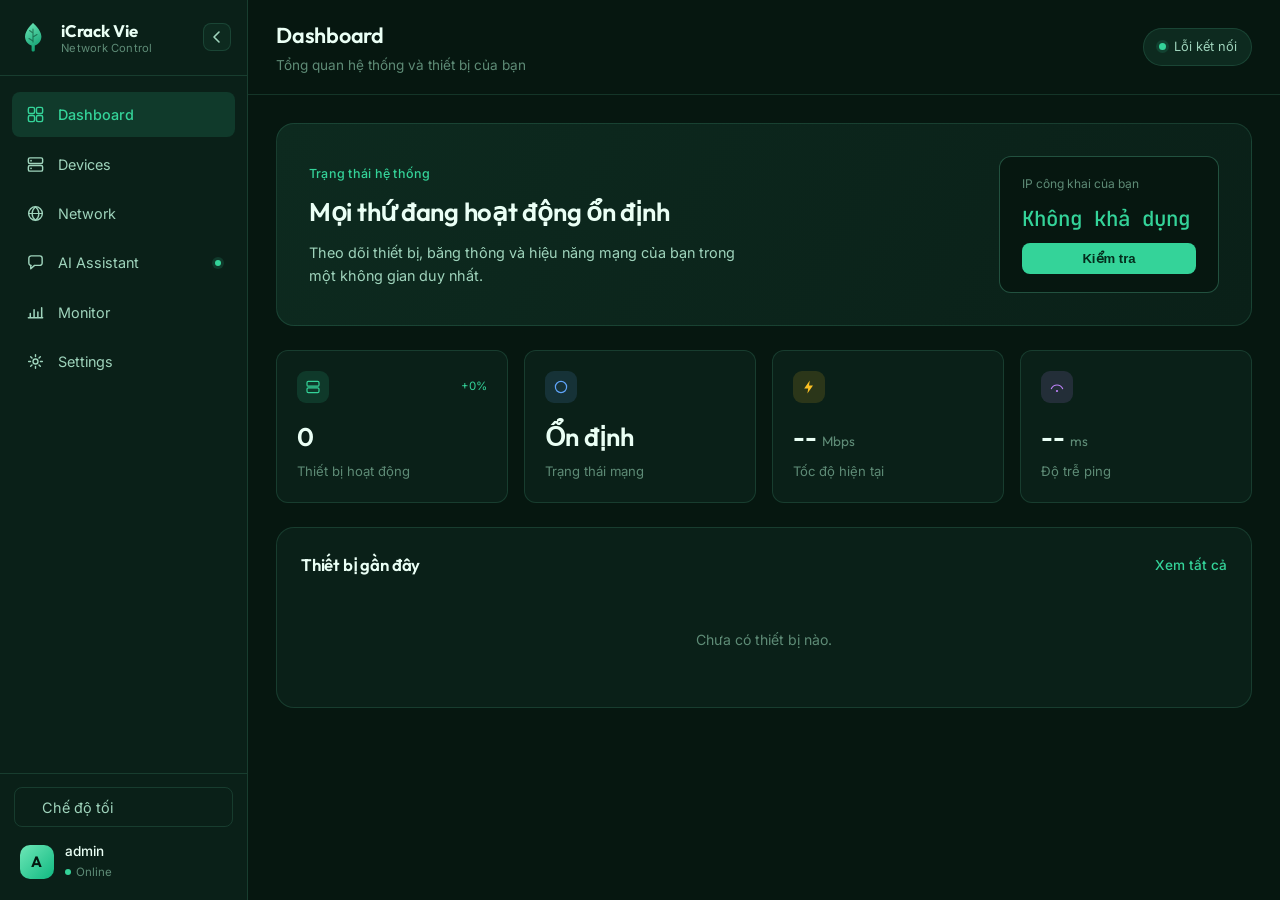
==== commit 7fe1ffd5: "Add files via upload" ====
--- a/index.html
+++ b/index.html
@@ -1,317 +1,359 @@
 <!DOCTYPE html>
 <html lang="vi">
 <head>
-    <meta charset="UTF-8">
-    <meta name="viewport" content="width=device-width, initial-scale=1.0">
-    <title>iCrack Vie — Network Control Panel</title>
-    <link rel="stylesheet" href="style.css">
+<meta charset="UTF-8">
+<meta name="viewport" content="width=device-width, initial-scale=1.0">
+<title>iCrack Vie — Network Control</title>
+<link rel="preconnect" href="https://fonts.googleapis.com">
+<link rel="preconnect" href="https://fonts.gstatic.com" crossorigin>
+<link href="https://fonts.googleapis.com/css2?family=Outfit:wght@500;600;700&family=Inter:wght@400;500;600;700&family=JetBrains+Mono:wght@400;500&display=swap" rel="stylesheet">
+<link rel="stylesheet" href="style.css">
 </head>
-<body>
-    <div class="app-container">
-        <!-- Header -->
-        <header class="header">
-            <div class="header-left">
-                <div class="logo">
-                    <svg width="32" height="32" viewBox="0 0 32 32" fill="none">
-                        <path d="M16 2C16 2 12 8 12 12C12 14.2 13.3 16 15 17V24C15 25.1 15.9 26 17 26C18.1 26 19 25.1 19 24V17C20.7 16 22 14.2 22 12C22 8 18 2 16 2Z" fill="#10b981"/>
-                        <circle cx="16" cy="12" r="3" fill="#059669"/>
-                    </svg>
-                    <span class="logo-text">iCrack Vie</span>
-                </div>
-            </div>
-            <div class="header-right">
-                <button class="btn-icon" id="themToggle" title="Chuyển chế độ">
-                    <span class="icon">🌙</span>
-                </button>
-                <button class="btn-icon" id="menuToggle">
-                    <span class="icon">☰</span>
-                </button>
-            </div>
-        </header>
-
-        <div class="main-wrapper">
-            <!-- Sidebar -->
-            <nav class="sidebar">
-                <ul class="nav-list">
-                    <li><a href="#" data-page="dashboard" class="nav-item active">📊 Dashboard</a></li>
-                    <li><a href="#" data-page="devices" class="nav-item">🖥️ Devices</a></li>
-                    <li><a href="#" data-page="network" class="nav-item">🌐 Network</a></li>
-                    <li><a href="#" data-page="monitor" class="nav-item">📈 Monitor</a></li>
-                    <li><a href="#" data-page="settings" class="nav-item">⚙️ Settings</a></li>
-                </ul>
-                <div class="sidebar-footer">
-                    <button class="btn-logout">Sign out</button>
-                </div>
-            </nav>
-
-            <!-- Main Content -->
-            <main class="content">
-                <!-- Dashboard Page -->
-                <div id="dashboard" class="page active">
-                    <div class="page-header">
-                        <h1>Dashboard</h1>
-                        <p class="subtitle">Quản lý mạng và thiết bị của bạn</p>
-                    </div>
-
-                    <div class="stats-grid">
-                        <div class="stat-card">
-                            <div class="stat-icon">🖥️</div>
-                            <div class="stat-content">
-                                <div class="stat-label">Thiết bị hoạt động</div>
-                                <div class="stat-value" id="activeDevices">0</div>
-                            </div>
-                        </div>
-                        <div class="stat-card">
-                            <div class="stat-icon">🔗</div>
-                            <div class="stat-content">
-                                <div class="stat-label">Kết nối mạng</div>
-                                <div class="stat-value" id="netStatus">-</div>
-                            </div>
-                        </div>
-                        <div class="stat-card">
-                            <div class="stat-icon">⚡</div>
-                            <div class="stat-content">
-                                <div class="stat-label">Tốc độ (Mbps)</div>
-                                <div class="stat-value" id="speedValue">--</div>
-                            </div>
-                        </div>
-                        <div class="stat-card">
-                            <div class="stat-icon">📡</div>
-                            <div class="stat-content">
-                                <div class="stat-label">Ping (ms)</div>
-                                <div class="stat-value" id="pingValue">--</div>
-                            </div>
-                        </div>
-                    </div>
-
-                    <div class="section">
-                        <div class="section-header">
-                            <h2>Thiết bị gần đây</h2>
-                            <a href="#" data-page="devices" class="btn-text">Xem tất cả →</a>
-                        </div>
-                        <div class="device-list" id="recentDevices">
-                            <div class="empty-state">Chưa có thiết bị nào</div>
-                        </div>
-                    </div>
-                </div>
-
-                <!-- Devices Page -->
-                <div id="devices" class="page">
-                    <div class="page-header">
-                        <h1>Quản lý thiết bị</h1>
-                        <p class="subtitle">Thêm, chỉnh sửa và theo dõi thiết bị IPv4</p>
-                    </div>
-
-                    <div class="section">
-                        <div class="section-header">
-                            <h2>Thêm thiết bị mới</h2>
-                        </div>
-                        <form class="form-add-device" id="addDeviceForm">
-                            <div class="form-group">
-                                <label>Tên thiết bị</label>
-                                <input type="text" placeholder="VD: PC Nhà" id="deviceName">
-                            </div>
-                            <div class="form-row">
-                                <div class="form-group">
-                                    <label>IPv4</label>
-                                    <input type="text" placeholder="192.168.1.100" id="deviceIP">
-                                </div>
-                                <div class="form-group">
-                                    <label>Port (mặc định 80)</label>
-                                    <input type="number" value="80" id="devicePort">
-                                </div>
-                            </div>
-                            <div class="form-group">
-                                <label>Ghi chú (tùy chọn)</label>
-                                <input type="text" placeholder="Mô tả ngắn" id="deviceNote">
-                            </div>
-                            <button type="submit" class="btn btn-primary">+ Thêm thiết bị</button>
-                        </form>
-                    </div>
-
-                    <div class="section">
-                        <div class="section-header">
-                            <h2>Danh sách thiết bị</h2>
-                        </div>
-                        <div class="device-list" id="allDevices">
-                            <div class="empty-state">Chưa có thiết bị nào. Hãy thêm thiết bị đầu tiên!</div>
-                        </div>
-                    </div>
-                </div>
-
-                <!-- Network Page -->
-                <div id="network" class="page">
-                    <div class="page-header">
-                        <h1>Phân tích mạng</h1>
-                        <p class="subtitle">Kiểm tra IPv4 và tính năng kết nối</p>
-                    </div>
-
-                    <div class="section">
-                        <div class="section-header">
-                            <h2>IPv4 Analyzer</h2>
-                        </div>
-                        <form class="form-analyzer" id="analyzerForm">
-                            <div class="form-row">
-                                <div class="form-group">
-                                    <label>IP cần kiểm tra</label>
-                                    <input type="text" placeholder="192.168.1.1" id="analyzeIP">
-                                </div>
-                                <div class="form-group">
-                                    <label>Port</label>
-                                    <input type="number" value="80" id="analyzePort">
-                                </div>
-                            </div>
-                            <button type="submit" class="btn btn-primary">🔍 Phân tích</button>
-                        </form>
-                        <div id="analyzeResult" class="analyze-result" style="display:none;">
-                            <div class="result-item">
-                                <span>Trạng thái:</span>
-                                <span id="resultStatus">-</span>
-                            </div>
-                            <div class="result-item">
-                                <span>Thời gian phản hồi:</span>
-                                <span id="resultTime">-</span>
-                            </div>
-                            <div class="result-item">
-                                <span>Mô tả:</span>
-                                <span id="resultDesc">-</span>
-                            </div>
-                        </div>
-                    </div>
-
-                    <div class="section">
-                        <div class="section-header">
-                            <h2>Kiểm tra IP công khai</h2>
-                        </div>
-                        <button class="btn btn-secondary" id="checkPublicIP">Lấy IP công khai của tôi</button>
-                        <div id="publicIPResult" class="ip-result" style="display:none;">
-                            <div class="ip-display" id="ipDisplay">-</div>
-                            <button class="btn-copy" id="copyIP">Sao chép</button>
-                        </div>
-                    </div>
-                </div>
-
-                <!-- Monitor Page -->
-                <div id="monitor" class="page">
-                    <div class="page-header">
-                        <h1>Theo dõi thời gian thực</h1>
-                        <p class="subtitle">Giám sát trạng thái và hiệu suất thiết bị</p>
-                    </div>
-
-                    <div class="section">
-                        <div class="section-header">
-                            <h2>Trạng thái thiết bị</h2>
-                        </div>
-                        <div class="monitor-status" id="monitorStatus">
-                            <div class="status-item">
-                                <div class="status-label">CPU</div>
-                                <div class="status-bar">
-                                    <div class="status-fill" id="cpuBar" style="width: 45%"></div>
-                                </div>
-                                <div class="status-value" id="cpuValue">45%</div>
-                            </div>
-                            <div class="status-item">
-                                <div class="status-label">Memory</div>
-                                <div class="status-bar">
-                                    <div class="status-fill" id="memBar" style="width: 62%"></div>
-                                </div>
-                                <div class="status-value" id="memValue">62%</div>
-                            </div>
-                            <div class="status-item">
-                                <div class="status-label">Disk</div>
-                                <div class="status-bar">
-                                    <div class="status-fill" id="diskBar" style="width: 38%"></div>
-                                </div>
-                                <div class="status-value" id="diskValue">38%</div>
-                            </div>
-                        </div>
-                    </div>
-
-                    <div class="section">
-                        <div class="section-header">
-                            <h2>Tốc độ mạng</h2>
-                        </div>
-                        <button class="btn btn-primary" id="startSpeedTest">🚀 Bắt đầu kiểm tra tốc độ</button>
-                        <div id="speedTestResult" style="display:none;" class="speed-result">
-                            <div class="speed-item">
-                                <div class="speed-label">Download</div>
-                                <div class="speed-number" id="downloadSpeed">--</div>
-                                <div class="speed-unit">Mbps</div>
-                            </div>
-                            <div class="speed-item">
-                                <div class="speed-label">Upload</div>
-                                <div class="speed-number" id="uploadSpeed">--</div>
-                                <div class="speed-unit">Mbps</div>
-                            </div>
-                            <div class="speed-item">
-                                <div class="speed-label">Ping</div>
-                                <div class="speed-number" id="pingTest">--</div>
-                                <div class="speed-unit">ms</div>
-                            </div>
-                        </div>
-                    </div>
-                </div>
-
-                <!-- Settings Page -->
-                <div id="settings" class="page">
-                    <div class="page-header">
-                        <h1>Cài đặt</h1>
-                        <p class="subtitle">Quản lý tài khoản và tùy chọn hệ thống</p>
-                    </div>
-
-                    <div class="section">
-                        <div class="section-header">
-                            <h2>Giao diện</h2>
-                        </div>
-                        <div class="settings-group">
-                            <div class="setting-item">
-                                <div>
-                                    <div class="setting-label">Chế độ tối</div>
-                                    <div class="setting-desc">Tắt ánh sáng trong giao diện</div>
-                                </div>
-                                <input type="checkbox" id="darkModeToggle" class="toggle-switch">
-                            </div>
-                            <div class="setting-item">
-                                <div>
-                                    <div class="setting-label">Thông báo</div>
-                                    <div class="setting-desc">Bật thông báo hệ thống</div>
-                                </div>
-                                <input type="checkbox" id="notificationToggle" class="toggle-switch" checked>
-                            </div>
-                        </div>
-                    </div>
-
-                    <div class="section">
-                        <div class="section-header">
-                            <h2>Thông tin tài khoản</h2>
-                        </div>
-                        <div class="account-info">
-                            <div class="info-row">
-                                <span>Tên đăng nhập</span>
-                                <span id="userName">admin</span>
-                            </div>
-                            <div class="info-row">
-                                <span>Phiên bản</span>
-                                <span>3.1 - Green Edition</span>
-                            </div>
-                            <div class="info-row">
-                                <span>Trạng thái</span>
-                                <span class="status-online">● Online</span>
-                            </div>
-                        </div>
-                    </div>
-
-                    <div class="section">
-                        <div class="section-header">
-                            <h2>Nguy hiểm</h2>
-                        </div>
-                        <button class="btn btn-danger" id="resetBtn">🔄 Xóa tất cả dữ liệu</button>
-                    </div>
-                </div>
-            </main>
-        </div>
+<body class="theme-dark">
+<div class="shell">
+
+  <aside class="rail" id="rail">
+    <div class="rail-top">
+      <div class="brand">
+        <svg class="brand-mark" width="34" height="34" viewBox="0 0 34 34" fill="none">
+          <path d="M17 3C17 3 9 10 9 16.5C9 20.8 11.8 24.4 15.6 25.6L15.6 30C15.6 30.9 16.3 31.6 17.2 31.6C18.1 31.6 18.8 30.9 18.8 30L18.8 25.6C22.6 24.4 25.4 20.8 25.4 16.5C25.4 10 17 3 17 3Z" fill="url(#leafGrad)"/>
+          <path d="M17 9V22M17 13L13.5 10.5M17 17L21 14.5M17 21L13 18.5" stroke="#063a26" stroke-width="1.1" stroke-linecap="round" opacity="0.55"/>
+          <defs>
+            <linearGradient id="leafGrad" x1="9" y1="3" x2="25" y2="31" gradientUnits="userSpaceOnUse">
+              <stop offset="0" stop-color="#6ee7b7"/>
+              <stop offset="1" stop-color="#059669"/>
+            </linearGradient>
+          </defs>
+        </svg>
+        <div class="brand-text">
+          <span class="brand-name">iCrack Vie</span>
+          <span class="brand-tag">Network Control</span>
+        </div>
+      </div>
+      <button class="rail-collapse" id="railCollapse" aria-label="Thu gọn menu">
+        <svg width="16" height="16" viewBox="0 0 16 16"><path d="M10 3L5 8l5 5" stroke="currentColor" stroke-width="1.6" fill="none" stroke-linecap="round" stroke-linejoin="round"/></svg>
+      </button>
     </div>
 
-    <script src="script.js"></script>
+    <nav class="rail-nav">
+      <a href="#" class="rail-item active" data-page="dashboard">
+        <span class="rail-ico"><svg width="19" height="19" viewBox="0 0 20 20" fill="none"><rect x="2.5" y="2.5" width="6.5" height="6.5" rx="1.6" stroke="currentColor" stroke-width="1.5"/><rect x="11" y="2.5" width="6.5" height="6.5" rx="1.6" stroke="currentColor" stroke-width="1.5"/><rect x="2.5" y="11" width="6.5" height="6.5" rx="1.6" stroke="currentColor" stroke-width="1.5"/><rect x="11" y="11" width="6.5" height="6.5" rx="1.6" stroke="currentColor" stroke-width="1.5"/></svg></span>
+        <span class="rail-label">Dashboard</span>
+      </a>
+      <a href="#" class="rail-item" data-page="devices">
+        <span class="rail-ico"><svg width="19" height="19" viewBox="0 0 20 20" fill="none"><rect x="2.5" y="3" width="15" height="6" rx="1.6" stroke="currentColor" stroke-width="1.5"/><rect x="2.5" y="11" width="15" height="6" rx="1.6" stroke="currentColor" stroke-width="1.5"/><circle cx="5.3" cy="6" r="0.9" fill="currentColor"/><circle cx="5.3" cy="14" r="0.9" fill="currentColor"/></svg></span>
+        <span class="rail-label">Devices</span>
+      </a>
+      <a href="#" class="rail-item" data-page="network">
+        <span class="rail-ico"><svg width="19" height="19" viewBox="0 0 20 20" fill="none"><circle cx="10" cy="10" r="7.2" stroke="currentColor" stroke-width="1.5"/><path d="M2.8 10h14.4M10 2.8c2.3 2 3.6 4.6 3.6 7.2s-1.3 5.2-3.6 7.2c-2.3-2-3.6-4.6-3.6-7.2S7.7 4.8 10 2.8z" stroke="currentColor" stroke-width="1.3"/></svg></span>
+        <span class="rail-label">Network</span>
+      </a>
+      <a href="#" class="rail-item" data-page="ai">
+        <span class="rail-ico"><svg width="19" height="19" viewBox="0 0 20 20" fill="none"><path d="M3 5.5A2.5 2.5 0 015.5 3h9A2.5 2.5 0 0117 5.5v5A2.5 2.5 0 0114.5 13H9l-4 3.5V13H5.5A2.5 2.5 0 013 10.5v-5z" stroke="currentColor" stroke-width="1.5" stroke-linejoin="round"/></svg></span>
+        <span class="rail-label">AI Assistant</span>
+        <span class="rail-dot"></span>
+      </a>
+      <a href="#" class="rail-item" data-page="monitor">
+        <span class="rail-ico"><svg width="19" height="19" viewBox="0 0 20 20" fill="none"><path d="M2.5 15.5h15M4.5 15.5V11M8.5 15.5V7M12.5 15.5V9.5M16.5 15.5V5" stroke="currentColor" stroke-width="1.6" stroke-linecap="round"/></svg></span>
+        <span class="rail-label">Monitor</span>
+      </a>
+      <a href="#" class="rail-item" data-page="settings">
+        <span class="rail-ico"><svg width="19" height="19" viewBox="0 0 20 20" fill="none"><circle cx="10" cy="10" r="2.6" stroke="currentColor" stroke-width="1.5"/><path d="M10 2.8v2M10 15.2v2M17.2 10h-2M4.8 10h-2M15.1 4.9l-1.4 1.4M6.3 13.7l-1.4 1.4M15.1 15.1l-1.4-1.4M6.3 6.3L4.9 4.9" stroke="currentColor" stroke-width="1.5" stroke-linecap="round"/></svg></span>
+        <span class="rail-label">Settings</span>
+      </a>
+    </nav>
+
+    <div class="rail-bottom">
+      <button class="rail-theme" id="themeToggle">
+        <span class="rail-ico" id="themeIco"></span>
+        <span class="rail-label" id="themeLabel">Chế độ tối</span>
+      </button>
+      <div class="rail-user">
+        <div class="rail-avatar">A</div>
+        <div class="rail-user-meta">
+          <span class="rail-user-name">admin</span>
+          <span class="rail-user-status"><i class="dot-live"></i>Online</span>
+        </div>
+      </div>
+    </div>
+  </aside>
+
+  <div class="scrim" id="scrim"></div>
+
+  <main class="view">
+    <header class="topbar">
+      <button class="menu-btn" id="menuBtn" aria-label="Mở menu">
+        <svg width="20" height="20" viewBox="0 0 20 20"><path d="M3 5h14M3 10h14M3 15h14" stroke="currentColor" stroke-width="1.6" stroke-linecap="round"/></svg>
+      </button>
+      <div class="topbar-title">
+        <h1 id="pageTitle">Dashboard</h1>
+        <p id="pageSub">Tổng quan hệ thống và thiết bị của bạn</p>
+      </div>
+      <div class="topbar-actions">
+        <div class="net-pill" id="netPill">
+          <span class="pill-dot"></span>
+          <span id="netPillText">Đang kiểm tra...</span>
+        </div>
+      </div>
+    </header>
+
+    <div class="view-body">
+
+      <!-- DASHBOARD -->
+      <section id="dashboard" class="page active">
+        <div class="hero-strip">
+          <div class="hero-main">
+            <span class="hero-kicker">Trạng thái hệ thống</span>
+            <h2>Mọi thứ đang hoạt động ổn định</h2>
+            <p>Theo dõi thiết bị, băng thông và hiệu năng mạng của bạn trong một không gian duy nhất.</p>
+          </div>
+          <div class="hero-ip">
+            <span class="hero-ip-label">IP công khai của bạn</span>
+            <span class="hero-ip-value" id="heroIP">—</span>
+            <button class="hero-ip-btn" id="heroIPBtn">Kiểm tra</button>
+          </div>
+        </div>
+
+        <div class="stat-row">
+          <div class="stat-card">
+            <div class="stat-top"><span class="stat-ico st-green"><svg width="16" height="16" viewBox="0 0 20 20" fill="none"><rect x="2.5" y="3" width="15" height="6" rx="1.6" stroke="currentColor" stroke-width="1.5"/><rect x="2.5" y="11" width="15" height="6" rx="1.6" stroke="currentColor" stroke-width="1.5"/></svg></span><span class="stat-trend up">+0%</span></div>
+            <div class="stat-value" id="activeDevices">0</div>
+            <div class="stat-label">Thiết bị hoạt động</div>
+          </div>
+          <div class="stat-card">
+            <div class="stat-top"><span class="stat-ico st-blue"><svg width="16" height="16" viewBox="0 0 20 20" fill="none"><circle cx="10" cy="10" r="7" stroke="currentColor" stroke-width="1.5"/></svg></span></div>
+            <div class="stat-value" id="netStatus">—</div>
+            <div class="stat-label">Trạng thái mạng</div>
+          </div>
+          <div class="stat-card">
+            <div class="stat-top"><span class="stat-ico st-amber"><svg width="16" height="16" viewBox="0 0 20 20" fill="none"><path d="M11 2L4 12h5l-1 6 7-10h-5l1-6z" fill="currentColor"/></svg></span></div>
+            <div class="stat-value"><span id="speedValue">--</span> <small>Mbps</small></div>
+            <div class="stat-label">Tốc độ hiện tại</div>
+          </div>
+          <div class="stat-card">
+            <div class="stat-top"><span class="stat-ico st-purple"><svg width="16" height="16" viewBox="0 0 20 20" fill="none"><path d="M3 12c3-6 11-6 14 0" stroke="currentColor" stroke-width="1.5" stroke-linecap="round"/><circle cx="10" cy="15" r="1.4" fill="currentColor"/></svg></span></div>
+            <div class="stat-value"><span id="pingValue">--</span> <small>ms</small></div>
+            <div class="stat-label">Độ trễ ping</div>
+          </div>
+        </div>
+
+        <div class="panel">
+          <div class="panel-head">
+            <h3>Thiết bị gần đây</h3>
+            <a href="#" data-page="devices" class="link-more">Xem tất cả</a>
+          </div>
+          <div class="device-list" id="recentDevices"></div>
+        </div>
+      </section>
+
+      <!-- DEVICES -->
+      <section id="devices" class="page">
+        <div class="grid-2">
+          <div class="panel">
+            <div class="panel-head"><h3>Thêm thiết bị</h3></div>
+            <form class="form-stack" id="addDeviceForm">
+              <label class="field">
+                <span>Tên thiết bị</span>
+                <input type="text" id="deviceName" placeholder="VD: PC phòng khách">
+              </label>
+              <div class="field-row">
+                <label class="field">
+                  <span>IPv4</span>
+                  <input type="text" id="deviceIP" placeholder="192.168.1.100">
+                </label>
+                <label class="field field-sm">
+                  <span>Port</span>
+                  <input type="number" id="devicePort" value="80">
+                </label>
+              </div>
+              <label class="field">
+                <span>Ghi chú</span>
+                <input type="text" id="deviceNote" placeholder="Tùy chọn">
+              </label>
+              <button type="submit" class="btn btn-primary">Thêm thiết bị</button>
+            </form>
+          </div>
+
+          <div class="panel">
+            <div class="panel-head"><h3>Danh sách thiết bị</h3><span class="count-pill" id="deviceCount">0</span></div>
+            <div class="device-list" id="allDevices"></div>
+          </div>
+        </div>
+      </section>
+
+      <!-- NETWORK -->
+      <section id="network" class="page">
+        <div class="grid-2">
+          <div class="panel">
+            <div class="panel-head"><h3>Tự kiểm tra IPv4 của bạn</h3></div>
+            <p class="panel-desc">Tự động dò địa chỉ IP công khai mà thiết bị của bạn đang dùng để kết nối Internet.</p>
+            <button class="btn btn-primary" id="selfCheckBtn">Kiểm tra IP của tôi</button>
+            <div class="self-ip-card" id="selfIPCard" style="display:none">
+              <div class="self-ip-main">
+                <span class="self-ip-label">Địa chỉ IPv4</span>
+                <span class="self-ip-value" id="selfIPValue">—</span>
+              </div>
+              <div class="self-ip-grid">
+                <div><span>Nhà cung cấp</span><strong id="selfIPOrg">—</strong></div>
+                <div><span>Khu vực</span><strong id="selfIPLoc">—</strong></div>
+                <div><span>Múi giờ</span><strong id="selfIPTZ">—</strong></div>
+              </div>
+              <button class="btn-copy" id="copySelfIP">Sao chép IP</button>
+            </div>
+          </div>
+
+          <div class="panel">
+            <div class="panel-head"><h3>Phân tích địa chỉ IP khác</h3></div>
+            <form class="form-stack" id="analyzerForm">
+              <div class="field-row">
+                <label class="field">
+                  <span>IP cần kiểm tra</span>
+                  <input type="text" id="analyzeIP" placeholder="192.168.1.1">
+                </label>
+                <label class="field field-sm">
+                  <span>Port</span>
+                  <input type="number" id="analyzePort" value="80">
+                </label>
+              </div>
+              <button type="submit" class="btn btn-secondary">Phân tích</button>
+            </form>
+            <div id="analyzeResult" class="analyze-result" style="display:none">
+              <div class="result-row"><span>Trạng thái</span><strong id="resultStatus">—</strong></div>
+              <div class="result-row"><span>Thời gian phản hồi</span><strong id="resultTime">—</strong></div>
+              <div class="result-row"><span>Ghi chú</span><strong id="resultDesc">—</strong></div>
+            </div>
+          </div>
+        </div>
+      </section>
+
+      <!-- AI ASSISTANT -->
+      <section id="ai" class="page">
+        <div class="ai-shell">
+          <div class="ai-sidebar">
+            <div class="ai-sidebar-head">Mô hình AI</div>
+            <div class="model-group">
+              <span class="model-group-title">Claude · Anthropic</span>
+              <label class="model-opt"><input type="radio" name="model" value="Claude 3 Haiku"><span>Claude 3 Haiku <em>cũ</em></span></label>
+              <label class="model-opt"><input type="radio" name="model" value="Claude 3.5 Sonnet"><span>Claude 3.5 Sonnet <em>cũ</em></span></label>
+              <label class="model-opt"><input type="radio" name="model" value="Claude Sonnet 4.5" checked><span>Claude Sonnet 4.5 <em>mới</em></span></label>
+              <label class="model-opt"><input type="radio" name="model" value="Claude Opus 4.5"><span>Claude Opus 4.5 <em>mới</em></span></label>
+            </div>
+            <div class="model-group">
+              <span class="model-group-title">GPT · OpenAI</span>
+              <label class="model-opt"><input type="radio" name="model" value="GPT-2"><span>GPT-2 <em>cũ</em></span></label>
+              <label class="model-opt"><input type="radio" name="model" value="GPT-3"><span>GPT-3 <em>cũ</em></span></label>
+              <label class="model-opt"><input type="radio" name="model" value="GPT-4"><span>GPT-4 <em>cũ</em></span></label>
+              <label class="model-opt"><input type="radio" name="model" value="GPT-4.1 Flash"><span>GPT-4.1 Flash <em>mới</em></span></label>
+              <label class="model-opt"><input type="radio" name="model" value="GPT-5"><span>GPT-5 <em>mới</em></span></label>
+            </div>
+            <div class="model-group">
+              <span class="model-group-title">Khác</span>
+              <label class="model-opt"><input type="radio" name="model" value="DeepSeek V3"><span>DeepSeek V3</span></label>
+              <label class="model-opt"><input type="radio" name="model" value="DeepSeek R1"><span>DeepSeek R1</span></label>
+              <label class="model-opt"><input type="radio" name="model" value="Gemini 1.5"><span>Gemini 1.5 <em>cũ</em></span></label>
+              <label class="model-opt"><input type="radio" name="model" value="Gemini 2.5"><span>Gemini 2.5 <em>mới</em></span></label>
+              <label class="model-opt"><input type="radio" name="model" value="Blackbox AI"><span>Blackbox AI</span></label>
+            </div>
+            <div class="ai-note">iCrack AI giải thích và gợi ý lệnh để bạn tự chạy — không tự động thực thi trên thiết bị khác.</div>
+          </div>
+
+          <div class="ai-chat">
+            <div class="ai-chat-head">
+              <span class="ai-chat-model" id="activeModelLabel">Claude Sonnet 4.5</span>
+              <button class="btn-ghost-sm" id="clearChat">Xóa hội thoại</button>
+            </div>
+            <div class="ai-messages" id="aiMessages">
+              <div class="msg msg-ai">
+                <div class="msg-bubble">Chào bạn, mình là iCrack AI. Hỏi mình về mạng, thiết bị, hoặc lệnh terminal — mình sẽ giải thích để bạn tự chạy.</div>
+              </div>
+            </div>
+            <form class="ai-input-row" id="aiForm">
+              <input type="text" id="aiInput" placeholder="Nhập câu hỏi của bạn..." autocomplete="off">
+              <button type="submit" class="btn btn-primary">Gửi</button>
+            </form>
+          </div>
+        </div>
+      </section>
+
+      <!-- MONITOR -->
+      <section id="monitor" class="page">
+        <div class="panel">
+          <div class="panel-head"><h3>Trạng thái thiết bị</h3></div>
+          <div class="gauge-list">
+            <div class="gauge-row">
+              <span class="gauge-label">CPU</span>
+              <div class="gauge-track"><div class="gauge-fill fill-green" id="cpuBar" style="width:45%"></div></div>
+              <span class="gauge-val" id="cpuValue">45%</span>
+            </div>
+            <div class="gauge-row">
+              <span class="gauge-label">Memory</span>
+              <div class="gauge-track"><div class="gauge-fill fill-blue" id="memBar" style="width:62%"></div></div>
+              <span class="gauge-val" id="memValue">62%</span>
+            </div>
+            <div class="gauge-row">
+              <span class="gauge-label">Disk</span>
+              <div class="gauge-track"><div class="gauge-fill fill-amber" id="diskBar" style="width:38%"></div></div>
+              <span class="gauge-val" id="diskValue">38%</span>
+            </div>
+          </div>
+        </div>
+
+        <div class="panel">
+          <div class="panel-head"><h3>Kiểm tra tốc độ mạng</h3></div>
+          <button class="btn btn-primary" id="startSpeedTest">Bắt đầu kiểm tra</button>
+          <div class="speed-grid" id="speedTestResult" style="display:none">
+            <div class="speed-cell"><span>Download</span><strong id="downloadSpeed">--</strong><small>Mbps</small></div>
+            <div class="speed-cell"><span>Upload</span><strong id="uploadSpeed">--</strong><small>Mbps</small></div>
+            <div class="speed-cell"><span>Ping</span><strong id="pingTest">--</strong><small>ms</small></div>
+          </div>
+        </div>
+      </section>
+
+      <!-- SETTINGS -->
+      <section id="settings" class="page">
+        <div class="panel">
+          <div class="panel-head"><h3>Giao diện</h3></div>
+          <div class="setting-row">
+            <div><strong>Chế độ tối</strong><p>Giao diện nền tối, dễ nhìn ban đêm</p></div>
+            <input type="checkbox" id="darkModeToggle" class="switch" checked>
+          </div>
+          <div class="setting-row">
+            <div><strong>Thông báo</strong><p>Bật thông báo hệ thống</p></div>
+            <input type="checkbox" id="notificationToggle" class="switch" checked>
+          </div>
+        </div>
+
+        <div class="panel">
+          <div class="panel-head"><h3>API Key cho AI Assistant</h3></div>
+          <p class="panel-desc">Lưu riêng trên trình duyệt của bạn, dùng khi bạn tự nối backend AI của mình.</p>
+          <div class="form-stack">
+            <label class="field"><span>Anthropic API key</span><input type="password" id="keyAnthropic" placeholder="sk-ant-..."></label>
+            <label class="field"><span>OpenAI API key</span><input type="password" id="keyOpenAI" placeholder="sk-..."></label>
+            <label class="field"><span>DeepSeek API key</span><input type="password" id="keyDeepSeek" placeholder="sk-..."></label>
+            <label class="field"><span>Google AI API key</span><input type="password" id="keyGoogle" placeholder="AIza..."></label>
+            <button class="btn btn-secondary" id="saveKeys">Lưu khóa</button>
+          </div>
+        </div>
+
+        <div class="panel">
+          <div class="panel-head"><h3>Tài khoản</h3></div>
+          <div class="info-list">
+            <div class="info-row"><span>Tên đăng nhập</span><strong>admin</strong></div>
+            <div class="info-row"><span>Phiên bản</span><strong>4.0 · Green Edition</strong></div>
+            <div class="info-row"><span>Trạng thái</span><strong class="ok-text">Online</strong></div>
+          </div>
+        </div>
+
+        <div class="panel panel-danger">
+          <div class="panel-head"><h3>Vùng nguy hiểm</h3></div>
+          <button class="btn btn-danger" id="resetBtn">Xóa tất cả dữ liệu</button>
+        </div>
+      </section>
+
+    </div>
+  </main>
+</div>
+
+<script src="script.js"></script>
 </body>
 </html>
--- a/style.css
+++ b/style.css
@@ -1,757 +1,399 @@
-* {
-    margin: 0;
-    padding: 0;
-    box-sizing: border-box;
-}
+* { margin: 0; padding: 0; box-sizing: border-box; }
 
 :root {
-    --primary: #10b981;
-    --primary-dark: #059669;
-    --primary-light: #d1fae5;
-    --secondary: #34d399;
-    --success: #10b981;
-    --danger: #ef4444;
-    --warning: #f59e0b;
-    --bg-light: #f0fdf4;
-    --bg-dark: #051b1a;
-    --text-dark: #1f2937;
-    --text-light: #f9fafb;
-    --text-muted: #6b7280;
-    --border: #d1d5db;
-    --border-light: #e5e7eb;
-    --radius: 12px;
-    --radius-sm: 8px;
-    --shadow: 0 4px 6px rgba(0, 0, 0, 0.07);
-    --shadow-lg: 0 10px 15px rgba(0, 0, 0, 0.1);
-}
-
-body.dark-mode {
-    --bg-light: #1a1a1a;
-    --bg-dark: #0f0f0f;
-    --text-dark: #f9fafb;
-    --text-light: #1f2937;
-    --text-muted: #9ca3af;
-    --border: #374151;
-    --border-light: #4b5563;
+  --bg-0: #061710;
+  --bg-1: #0a2018;
+  --bg-2: #0d2a1f;
+  --bg-2-hover: #113524;
+  --line: rgba(110, 231, 183, 0.14);
+  --line-strong: rgba(110, 231, 183, 0.28);
+  --text-1: #eafff5;
+  --text-2: #9fd4bc;
+  --text-3: #5e8b76;
+  --accent: #34d399;
+  --accent-strong: #10b981;
+  --accent-soft: #6ee7b7;
+  --accent-dim: rgba(52, 211, 153, 0.14);
+  --danger: #f87171;
+  --danger-dim: rgba(248, 113, 113, 0.14);
+  --warn: #fbbf24;
+  --blue: #60a5fa;
+  --purple: #c084fc;
+  --radius-lg: 18px;
+  --radius-md: 12px;
+  --radius-sm: 8px;
+  --font-head: 'Outfit', sans-serif;
+  --font-body: 'Inter', sans-serif;
+  --font-mono: 'JetBrains Mono', monospace;
+}
+
+body.theme-light {
+  --bg-0: #f1f8f4;
+  --bg-1: #ffffff;
+  --bg-2: #ffffff;
+  --bg-2-hover: #f3fbf6;
+  --line: rgba(5, 150, 105, 0.14);
+  --line-strong: rgba(5, 150, 105, 0.3);
+  --text-1: #0b2518;
+  --text-2: #3f6b55;
+  --text-3: #83a494;
+  --accent: #059669;
+  --accent-strong: #047857;
+  --accent-soft: #10b981;
+  --accent-dim: rgba(5, 150, 105, 0.1);
+  --danger-dim: rgba(239, 68, 68, 0.1);
 }
 
 body {
-    font-family: -apple-system, BlinkMacSystemFont, 'Segoe UI', Roboto, 'Helvetica Neue', sans-serif;
-    background-color: var(--bg-light);
-    color: var(--text-dark);
-    transition: background-color 0.3s ease, color 0.3s ease;
-    font-size: 16px;
-    line-height: 1.6;
-    overflow: hidden;
-}
-
-.app-container {
-    height: 100vh;
-    display: flex;
-    flex-direction: column;
-}
-
-/* Header */
-.header {
-    background: linear-gradient(135deg, var(--primary) 0%, var(--primary-dark) 100%);
-    color: white;
-    padding: 1rem 1.5rem;
-    display: flex;
-    justify-content: space-between;
-    align-items: center;
-    box-shadow: var(--shadow);
-    position: sticky;
-    top: 0;
-    z-index: 100;
-}
-
-.header-left, .header-right {
-    display: flex;
-    align-items: center;
-    gap: 1rem;
-}
-
-.logo {
-    display: flex;
-    align-items: center;
-    gap: 0.75rem;
-    cursor: pointer;
-    font-weight: 600;
-    font-size: 1.25rem;
-}
-
-.logo-text {
-    color: white;
-    letter-spacing: -0.3px;
-}
-
-.btn-icon {
-    background: rgba(255,255,255,0.2);
-    border: none;
-    color: white;
-    width: 40px;
-    height: 40px;
-    border-radius: var(--radius-sm);
-    cursor: pointer;
-    display: flex;
-    align-items: center;
-    justify-content: center;
-    font-size: 1.25rem;
-    transition: background 0.2s;
-}
-
-.btn-icon:hover {
-    background: rgba(255,255,255,0.3);
-}
-
-/* Main Layout */
-.main-wrapper {
-    display: flex;
-    flex: 1;
-    overflow: hidden;
-}
-
-.sidebar {
-    width: 250px;
-    background: white;
-    border-right: 1px solid var(--border-light);
-    overflow-y: auto;
-    display: flex;
-    flex-direction: column;
-}
-
-body.dark-mode .sidebar {
-    background: var(--bg-dark);
-    border-right-color: var(--border);
-}
-
-.nav-list {
-    list-style: none;
-    padding: 1.5rem 1rem;
-    flex: 1;
-}
-
-.nav-item {
-    display: block;
-    padding: 0.75rem 1rem;
-    color: var(--text-dark);
-    text-decoration: none;
-    border-radius: var(--radius-sm);
-    transition: all 0.2s;
-    cursor: pointer;
-}
-
-.nav-item:hover {
-    background: var(--primary-light);
-    color: var(--primary-dark);
-}
-
-.nav-item.active {
-    background: var(--primary-light);
-    color: var(--primary);
-    font-weight: 600;
-    border-left: 3px solid var(--primary);
-    padding-left: calc(1rem - 3px);
-}
-
-.sidebar-footer {
-    padding: 1rem;
-    border-top: 1px solid var(--border-light);
-}
-
-body.dark-mode .sidebar-footer {
-    border-top-color: var(--border);
-}
-
-.btn-logout {
-    width: 100%;
-    padding: 0.75rem;
-    background: var(--danger);
-    color: white;
-    border: none;
-    border-radius: var(--radius-sm);
-    cursor: pointer;
-    font-weight: 500;
-    transition: background 0.2s;
-}
-
-.btn-logout:hover {
-    background: #dc2626;
-}
-
-/* Content Area */
-.content {
-    flex: 1;
-    overflow-y: auto;
-    padding: 2rem;
-    background: var(--bg-light);
-}
-
-.page {
-    display: none;
-    animation: fadeIn 0.3s ease;
-}
-
-.page.active {
-    display: block;
-}
-
-@keyframes fadeIn {
-    from { opacity: 0; transform: translateY(10px); }
-    to { opacity: 1; transform: translateY(0); }
-}
-
-.page-header {
-    margin-bottom: 2.5rem;
-}
-
-.page-header h1 {
-    font-size: 2rem;
-    margin-bottom: 0.5rem;
-    color: var(--text-dark);
-}
-
-.subtitle {
-    color: var(--text-muted);
-    font-size: 0.95rem;
-}
-
-/* Stats Grid */
-.stats-grid {
-    display: grid;
-    grid-template-columns: repeat(auto-fit, minmax(250px, 1fr));
-    gap: 1.5rem;
-    margin-bottom: 2rem;
-}
-
+  font-family: var(--font-body);
+  background: var(--bg-0);
+  color: var(--text-1);
+  font-size: 15px;
+  line-height: 1.6;
+  overflow: hidden;
+  transition: background 0.25s ease, color 0.25s ease;
+}
+
+h1, h2, h3, h4 { font-family: var(--font-head); font-weight: 600; letter-spacing: -0.01em; }
+
+.shell { display: flex; height: 100vh; }
+
+/* ===== RAIL (sidebar) ===== */
+.rail {
+  width: 248px;
+  flex-shrink: 0;
+  background: var(--bg-1);
+  border-right: 1px solid var(--line);
+  display: flex;
+  flex-direction: column;
+  transition: width 0.25s ease;
+}
+
+.rail.collapsed { width: 76px; }
+.rail.collapsed .brand-text,
+.rail.collapsed .rail-label,
+.rail.collapsed .rail-user-meta { display: none; }
+.rail.collapsed .rail-collapse svg { transform: rotate(180deg); }
+
+.rail-top {
+  display: flex;
+  align-items: center;
+  justify-content: space-between;
+  padding: 1.25rem 1rem;
+  border-bottom: 1px solid var(--line);
+}
+
+.brand { display: flex; align-items: center; gap: 0.7rem; }
+.brand-mark { flex-shrink: 0; }
+.brand-text { display: flex; flex-direction: column; line-height: 1.25; }
+.brand-name { font-family: var(--font-head); font-weight: 700; font-size: 1.05rem; }
+.brand-tag { font-size: 0.7rem; color: var(--text-3); letter-spacing: 0.02em; }
+
+.rail-collapse {
+  background: var(--bg-2);
+  border: 1px solid var(--line);
+  color: var(--text-2);
+  width: 28px; height: 28px;
+  border-radius: 8px;
+  cursor: pointer;
+  display: flex; align-items: center; justify-content: center;
+  transition: all 0.2s;
+}
+.rail-collapse:hover { border-color: var(--accent); color: var(--accent); }
+.rail-collapse svg { transition: transform 0.25s ease; }
+
+.rail-nav { flex: 1; padding: 1rem 0.75rem; display: flex; flex-direction: column; gap: 0.25rem; overflow-y: auto; }
+
+.rail-item {
+  display: flex; align-items: center; gap: 0.85rem;
+  padding: 0.7rem 0.85rem;
+  border-radius: var(--radius-sm);
+  color: var(--text-2);
+  text-decoration: none;
+  position: relative;
+  transition: all 0.18s;
+}
+.rail-item:hover { background: var(--bg-2-hover); color: var(--text-1); }
+.rail-item.active { background: var(--accent-dim); color: var(--accent); font-weight: 500; }
+.rail-ico { display: flex; flex-shrink: 0; }
+.rail-label { font-size: 0.9rem; white-space: nowrap; }
+.rail-dot { width: 6px; height: 6px; border-radius: 50%; background: var(--accent); margin-left: auto; box-shadow: 0 0 0 3px var(--accent-dim); }
+
+.rail-bottom { padding: 0.85rem; border-top: 1px solid var(--line); display: flex; flex-direction: column; gap: 0.6rem; }
+
+.rail-theme {
+  display: flex; align-items: center; gap: 0.85rem;
+  padding: 0.65rem 0.85rem;
+  background: transparent; border: 1px solid var(--line);
+  border-radius: var(--radius-sm);
+  color: var(--text-2); cursor: pointer; width: 100%;
+  font-family: var(--font-body); font-size: 0.85rem;
+  transition: all 0.18s;
+}
+.rail-theme:hover { border-color: var(--accent); color: var(--accent); }
+
+.rail-user { display: flex; align-items: center; gap: 0.7rem; padding: 0.3rem 0.4rem; }
+.rail-avatar {
+  width: 34px; height: 34px; border-radius: 10px;
+  background: linear-gradient(135deg, var(--accent-soft), var(--accent-strong));
+  color: #04170f; font-weight: 700; font-family: var(--font-head);
+  display: flex; align-items: center; justify-content: center; flex-shrink: 0;
+}
+.rail-user-meta { display: flex; flex-direction: column; min-width: 0; }
+.rail-user-name { font-size: 0.85rem; font-weight: 500; }
+.rail-user-status { font-size: 0.72rem; color: var(--text-3); display: flex; align-items: center; gap: 0.3rem; }
+.dot-live { width: 6px; height: 6px; border-radius: 50%; background: var(--accent); display: inline-block; }
+
+.scrim { display: none; }
+
+/* ===== MAIN VIEW ===== */
+.view { flex: 1; display: flex; flex-direction: column; overflow: hidden; }
+
+.topbar {
+  display: flex; align-items: center; gap: 1rem;
+  padding: 1.1rem 1.75rem;
+  border-bottom: 1px solid var(--line);
+  background: var(--bg-0);
+}
+
+.menu-btn {
+  display: none;
+  background: var(--bg-2); border: 1px solid var(--line); color: var(--text-1);
+  width: 36px; height: 36px; border-radius: var(--radius-sm); cursor: pointer;
+  align-items: center; justify-content: center;
+}
+
+.topbar-title h1 { font-size: 1.35rem; margin-bottom: 0.15rem; }
+.topbar-title p { color: var(--text-3); font-size: 0.85rem; }
+.topbar-actions { margin-left: auto; }
+
+.net-pill {
+  display: flex; align-items: center; gap: 0.5rem;
+  background: var(--bg-2); border: 1px solid var(--line);
+  padding: 0.5rem 0.9rem; border-radius: 999px; font-size: 0.8rem; color: var(--text-2);
+}
+.pill-dot { width: 7px; height: 7px; border-radius: 50%; background: var(--accent); box-shadow: 0 0 0 3px var(--accent-dim); }
+
+.view-body { flex: 1; overflow-y: auto; padding: 1.75rem; }
+
+.page { display: none; animation: fadeUp 0.35s ease; }
+.page.active { display: block; }
+@keyframes fadeUp { from { opacity: 0; transform: translateY(8px); } to { opacity: 1; transform: translateY(0); } }
+
+/* ===== HERO ===== */
+.hero-strip {
+  background: linear-gradient(120deg, var(--bg-2) 0%, var(--bg-1) 100%);
+  border: 1px solid var(--line);
+  border-radius: var(--radius-lg);
+  padding: 2rem;
+  display: flex; justify-content: space-between; align-items: center; gap: 2rem;
+  margin-bottom: 1.5rem;
+  flex-wrap: wrap;
+}
+.hero-kicker { font-size: 0.78rem; color: var(--accent); font-weight: 500; letter-spacing: 0.02em; }
+.hero-main h2 { font-size: 1.6rem; margin: 0.4rem 0 0.5rem; }
+.hero-main p { color: var(--text-2); max-width: 440px; font-size: 0.9rem; }
+
+.hero-ip {
+  background: var(--bg-0); border: 1px solid var(--line-strong);
+  border-radius: var(--radius-md); padding: 1.1rem 1.4rem;
+  display: flex; flex-direction: column; gap: 0.5rem; min-width: 220px;
+}
+.hero-ip-label { font-size: 0.75rem; color: var(--text-3); }
+.hero-ip-value { font-family: var(--font-mono); font-size: 1.3rem; color: var(--accent); font-weight: 500; }
+.hero-ip-btn {
+  background: var(--accent); color: #042b1c; border: none; padding: 0.5rem; border-radius: var(--radius-sm);
+  font-weight: 600; cursor: pointer; font-size: 0.82rem; transition: all 0.2s;
+}
+.hero-ip-btn:hover { background: var(--accent-soft); }
+
+/* ===== STATS ===== */
+.stat-row { display: grid; grid-template-columns: repeat(auto-fit, minmax(210px, 1fr)); gap: 1rem; margin-bottom: 1.5rem; }
 .stat-card {
-    background: white;
-    padding: 1.5rem;
-    border-radius: var(--radius);
-    display: flex;
-    gap: 1.5rem;
-    align-items: center;
-    box-shadow: var(--shadow);
-    transition: all 0.3s;
-}
-
-body.dark-mode .stat-card {
-    background: var(--bg-dark);
-}
-
-.stat-card:hover {
-    transform: translateY(-4px);
-    box-shadow: var(--shadow-lg);
-}
-
-.stat-icon {
-    font-size: 2rem;
-    min-width: 50px;
-    text-align: center;
-}
-
-.stat-content {
-    flex: 1;
-}
-
-.stat-label {
-    color: var(--text-muted);
-    font-size: 0.875rem;
-    margin-bottom: 0.25rem;
-}
-
-.stat-value {
-    font-size: 1.75rem;
-    font-weight: 600;
-    color: var(--primary);
-}
-
-/* Sections */
-.section {
-    background: white;
-    border-radius: var(--radius);
-    padding: 2rem;
-    margin-bottom: 2rem;
-    box-shadow: var(--shadow);
-}
-
-body.dark-mode .section {
-    background: var(--bg-dark);
-}
-
-.section-header {
-    display: flex;
-    justify-content: space-between;
-    align-items: center;
-    margin-bottom: 1.5rem;
-}
-
-.section-header h2 {
-    font-size: 1.25rem;
-    color: var(--text-dark);
-}
-
-.btn-text {
-    color: var(--primary);
-    text-decoration: none;
-    font-weight: 500;
-    transition: color 0.2s;
-}
-
-.btn-text:hover {
-    color: var(--primary-dark);
-}
-
-/* Forms */
-.form-add-device, .form-analyzer {
-    display: flex;
-    flex-direction: column;
-    gap: 1.5rem;
-}
-
-.form-row {
-    display: grid;
-    grid-template-columns: 1fr 1fr;
-    gap: 1.5rem;
-}
-
-.form-group {
-    display: flex;
-    flex-direction: column;
-    gap: 0.5rem;
-}
-
-.form-group label {
-    font-weight: 500;
-    color: var(--text-dark);
-    font-size: 0.9rem;
-}
-
-.form-group input {
-    padding: 0.75rem;
-    border: 1px solid var(--border);
-    border-radius: var(--radius-sm);
-    font-size: 1rem;
-    transition: border-color 0.2s;
-    background: white;
-    color: var(--text-dark);
-}
-
-body.dark-mode .form-group input {
-    background: var(--bg-dark);
-    color: var(--text-dark);
-}
-
-.form-group input:focus {
-    outline: none;
-    border-color: var(--primary);
-    box-shadow: 0 0 0 3px rgba(16, 185, 129, 0.1);
-}
-
-/* Buttons */
+  background: var(--bg-1); border: 1px solid var(--line); border-radius: var(--radius-md);
+  padding: 1.25rem; transition: border-color 0.2s, transform 0.2s;
+}
+.stat-card:hover { border-color: var(--line-strong); transform: translateY(-2px); }
+.stat-top { display: flex; align-items: center; justify-content: space-between; margin-bottom: 0.9rem; }
+.stat-ico { width: 32px; height: 32px; border-radius: 9px; display: flex; align-items: center; justify-content: center; }
+.st-green { background: rgba(52,211,153,0.14); color: var(--accent); }
+.st-blue { background: rgba(96,165,250,0.14); color: var(--blue); }
+.st-amber { background: rgba(251,191,36,0.14); color: var(--warn); }
+.st-purple { background: rgba(192,132,252,0.14); color: var(--purple); }
+.stat-trend { font-size: 0.72rem; color: var(--accent); }
+.stat-value { font-family: var(--font-head); font-size: 1.6rem; font-weight: 600; }
+.stat-value small { font-size: 0.85rem; color: var(--text-3); font-weight: 400; }
+.stat-label { color: var(--text-3); font-size: 0.82rem; margin-top: 0.2rem; }
+
+/* ===== PANELS ===== */
+.panel {
+  background: var(--bg-1); border: 1px solid var(--line); border-radius: var(--radius-lg);
+  padding: 1.5rem; margin-bottom: 1.25rem;
+}
+.panel-danger { border-color: rgba(248,113,113,0.25); }
+.panel-head { display: flex; align-items: center; justify-content: space-between; margin-bottom: 1.1rem; }
+.panel-head h3 { font-size: 1.05rem; }
+.panel-desc { color: var(--text-2); font-size: 0.85rem; margin-bottom: 1rem; }
+.link-more { color: var(--accent); text-decoration: none; font-size: 0.85rem; font-weight: 500; }
+.link-more:hover { color: var(--accent-soft); }
+.count-pill { background: var(--accent-dim); color: var(--accent); font-size: 0.75rem; padding: 0.2rem 0.6rem; border-radius: 999px; font-weight: 600; }
+
+.grid-2 { display: grid; grid-template-columns: 1fr 1fr; gap: 1.25rem; }
+
+/* ===== FORMS ===== */
+.form-stack { display: flex; flex-direction: column; gap: 1rem; }
+.field { display: flex; flex-direction: column; gap: 0.4rem; }
+.field span { font-size: 0.8rem; color: var(--text-2); font-weight: 500; }
+.field input {
+  background: var(--bg-0); border: 1px solid var(--line); color: var(--text-1);
+  padding: 0.7rem 0.85rem; border-radius: var(--radius-sm); font-size: 0.9rem; font-family: var(--font-body);
+  transition: border-color 0.2s;
+}
+.field input:focus { outline: none; border-color: var(--accent); }
+.field-row { display: grid; grid-template-columns: 1fr 100px; gap: 0.85rem; }
+.field-sm input { width: 100%; }
+
 .btn {
-    padding: 0.75rem 1.5rem;
-    border: none;
-    border-radius: var(--radius-sm);
-    font-weight: 500;
-    cursor: pointer;
-    transition: all 0.2s;
-    font-size: 1rem;
-}
-
-.btn-primary {
-    background: var(--primary);
-    color: white;
-}
-
-.btn-primary:hover {
-    background: var(--primary-dark);
-    transform: translateY(-2px);
-}
-
-.btn-secondary {
-    background: var(--border-light);
-    color: var(--text-dark);
-}
-
-body.dark-mode .btn-secondary {
-    background: var(--border);
-}
-
-.btn-secondary:hover {
-    background: var(--border);
-}
-
-.btn-danger {
-    background: var(--danger);
-    color: white;
-}
-
-.btn-danger:hover {
-    background: #dc2626;
-}
-
-/* Device List */
-.device-list {
-    display: grid;
-    gap: 1rem;
-}
-
+  padding: 0.7rem 1.3rem; border: none; border-radius: var(--radius-sm);
+  font-weight: 600; font-size: 0.88rem; cursor: pointer; transition: all 0.2s; font-family: var(--font-body);
+}
+.btn-primary { background: var(--accent); color: #042b1c; }
+.btn-primary:hover { background: var(--accent-soft); transform: translateY(-1px); }
+.btn-secondary { background: var(--bg-2); color: var(--text-1); border: 1px solid var(--line); }
+.btn-secondary:hover { border-color: var(--accent); color: var(--accent); }
+.btn-danger { background: var(--danger-dim); color: var(--danger); border: 1px solid rgba(248,113,113,0.3); }
+.btn-danger:hover { background: var(--danger); color: #2b0a0a; }
+.btn-ghost-sm { background: transparent; border: 1px solid var(--line); color: var(--text-3); padding: 0.4rem 0.75rem; border-radius: var(--radius-sm); font-size: 0.78rem; cursor: pointer; }
+.btn-ghost-sm:hover { color: var(--text-1); border-color: var(--line-strong); }
+
+/* ===== DEVICE LIST ===== */
+.device-list { display: flex; flex-direction: column; gap: 0.75rem; }
 .device-item {
-    background: var(--bg-light);
-    padding: 1.5rem;
-    border-radius: var(--radius-sm);
-    border-left: 4px solid var(--primary);
-    display: flex;
-    justify-content: space-between;
-    align-items: center;
-}
-
-body.dark-mode .device-item {
-    background: var(--bg-dark);
-}
-
-.device-info h3 {
-    color: var(--text-dark);
-    margin-bottom: 0.25rem;
-}
-
-.device-ip {
-    color: var(--text-muted);
-    font-size: 0.9rem;
-    font-family: monospace;
-}
-
-.device-status {
-    display: flex;
-    gap: 1rem;
-    align-items: center;
-}
-
-.status-badge {
-    padding: 0.25rem 0.75rem;
-    border-radius: 20px;
-    font-size: 0.85rem;
-    font-weight: 500;
-}
-
-.status-online {
-    background: #d1fae5;
-    color: #047857;
-}
-
-.status-offline {
-    background: #fee2e2;
-    color: #991b1b;
-}
-
-.empty-state {
-    text-align: center;
-    padding: 2rem;
-    color: var(--text-muted);
-    font-style: italic;
-}
-
-/* Monitor Status */
-.monitor-status {
-    display: flex;
-    flex-direction: column;
-    gap: 1.5rem;
-}
-
-.status-item {
-    display: grid;
-    grid-template-columns: 100px 1fr 80px;
-    gap: 1rem;
-    align-items: center;
-}
-
-.status-label {
-    font-weight: 500;
-    color: var(--text-dark);
-}
-
-.status-bar {
-    background: var(--border-light);
-    border-radius: 20px;
-    height: 8px;
-    overflow: hidden;
-}
-
-body.dark-mode .status-bar {
-    background: var(--border);
-}
-
-.status-fill {
-    background: linear-gradient(90deg, var(--primary), var(--secondary));
-    height: 100%;
-    transition: width 0.3s ease;
-}
-
-.status-value {
-    text-align: right;
-    font-weight: 600;
-    color: var(--primary);
-}
-
-/* Speed Test */
-.speed-result {
-    display: grid;
-    grid-template-columns: repeat(3, 1fr);
-    gap: 1.5rem;
-    margin-top: 1.5rem;
-}
-
-.speed-item {
-    background: var(--bg-light);
-    padding: 1.5rem;
-    border-radius: var(--radius-sm);
-    text-align: center;
-}
-
-body.dark-mode .speed-item {
-    background: var(--bg-dark);
-}
-
-.speed-label {
-    color: var(--text-muted);
-    font-size: 0.9rem;
-    margin-bottom: 0.5rem;
-}
-
-.speed-number {
-    font-size: 2rem;
-    font-weight: 700;
-    color: var(--primary);
-}
-
-.speed-unit {
-    color: var(--text-muted);
-    font-size: 0.85rem;
-}
-
-/* Analyze Result */
-.analyze-result {
-    background: var(--bg-light);
-    padding: 1.5rem;
-    border-radius: var(--radius-sm);
-    margin-top: 1.5rem;
-    border-left: 4px solid var(--primary);
-}
-
-body.dark-mode .analyze-result {
-    background: var(--bg-dark);
-}
-
-.result-item {
-    display: flex;
-    justify-content: space-between;
-    padding: 0.75rem 0;
-    border-bottom: 1px solid var(--border-light);
-    color: var(--text-dark);
-}
-
-body.dark-mode .result-item {
-    border-bottom-color: var(--border);
-}
-
-.result-item:last-child {
-    border-bottom: none;
-}
-
-.result-item span:first-child {
-    font-weight: 500;
-}
-
-/* IP Display */
-.ip-result {
-    background: var(--bg-light);
-    padding: 1.5rem;
-    border-radius: var(--radius-sm);
-    margin-top: 1.5rem;
-    display: flex;
-    gap: 1rem;
-    align-items: center;
-    justify-content: space-between;
-}
-
-body.dark-mode .ip-result {
-    background: var(--bg-dark);
-}
-
-.ip-display {
-    font-family: monospace;
-    font-size: 1.5rem;
-    font-weight: 600;
-    color: var(--primary);
-    word-break: break-all;
-}
-
-.btn-copy {
-    padding: 0.75rem 1.5rem;
-    background: var(--primary-light);
-    color: var(--primary);
-    border: 1px solid var(--primary);
-    border-radius: var(--radius-sm);
-    cursor: pointer;
-    font-weight: 500;
-    transition: all 0.2s;
-    white-space: nowrap;
-}
-
-.btn-copy:hover {
-    background: var(--primary);
-    color: white;
-}
-
-/* Settings */
-.settings-group {
-    display: flex;
-    flex-direction: column;
-    gap: 1.5rem;
-}
-
-.setting-item {
-    display: flex;
-    justify-content: space-between;
-    align-items: center;
-    padding: 1rem;
-    background: var(--bg-light);
-    border-radius: var(--radius-sm);
-}
-
-body.dark-mode .setting-item {
-    background: var(--bg-dark);
-}
-
-.setting-label {
-    font-weight: 600;
-    color: var(--text-dark);
-}
-
-.setting-desc {
-    color: var(--text-muted);
-    font-size: 0.9rem;
-    margin-top: 0.25rem;
-}
-
-.toggle-switch {
-    width: 50px;
-    height: 28px;
-    cursor: pointer;
-    accent-color: var(--primary);
-}
-
-.account-info {
-    display: flex;
-    flex-direction: column;
-    gap: 1rem;
-    background: var(--bg-light);
-    padding: 1.5rem;
-    border-radius: var(--radius-sm);
-}
-
-body.dark-mode .account-info {
-    background: var(--bg-dark);
-}
-
-.info-row {
-    display: flex;
-    justify-content: space-between;
-    align-items: center;
-    padding-bottom: 1rem;
-    border-bottom: 1px solid var(--border-light);
-    color: var(--text-dark);
-}
-
-body.dark-mode .info-row {
-    border-bottom-color: var(--border);
-}
-
-.info-row:last-child {
-    border-bottom: none;
-    padding-bottom: 0;
-}
-
-.info-row span:first-child {
-    color: var(--text-muted);
-}
-
-/* Responsive */
-@media (max-width: 768px) {
-    .main-wrapper {
-        flex-direction: column;
-    }
-
-    .sidebar {
-        width: 100%;
-        border-right: none;
-        border-bottom: 1px solid var(--border-light);
-        display: none;
-        position: absolute;
-        top: 60px;
-        left: 0;
-        right: 0;
-        z-index: 90;
-        max-height: calc(100vh - 60px);
-        overflow-y: auto;
-    }
-
-    .sidebar.active {
-        display: flex;
-    }
-
-    .content {
-        padding: 1.5rem;
-    }
-
-    .stats-grid {
-        grid-template-columns: 1fr;
-    }
-
-    .form-row {
-        grid-template-columns: 1fr;
-    }
-
-    .speed-result {
-        grid-template-columns: 1fr;
-    }
-
-    .page-header h1 {
-        font-size: 1.5rem;
-    }
-
-    .section {
-        padding: 1.5rem;
-    }
-}
-
-@media (max-width: 480px) {
-    .header {
-        padding: 1rem;
-    }
-
-    .content {
-        padding: 1rem;
-    }
-
-    .page-header h1 {
-        font-size: 1.25rem;
-    }
-
-    .stat-card {
-        flex-direction: column;
-        text-align: center;
-    }
-
-    .device-item {
-        flex-direction: column;
-        gap: 1rem;
-        align-items: flex-start;
-    }
-
-    .device-status {
-        width: 100%;
-        justify-content: space-between;
-    }
-}
+  background: var(--bg-0); border: 1px solid var(--line); border-left: 3px solid var(--accent);
+  border-radius: var(--radius-sm); padding: 1rem 1.1rem;
+  display: flex; justify-content: space-between; align-items: center; gap: 1rem; flex-wrap: wrap;
+}
+.device-item h4 { font-size: 0.95rem; font-weight: 500; margin-bottom: 0.2rem; }
+.device-ip { font-family: var(--font-mono); font-size: 0.8rem; color: var(--text-3); }
+.device-note { font-size: 0.78rem; color: var(--text-3); margin-top: 0.2rem; }
+.device-actions { display: flex; align-items: center; gap: 0.7rem; }
+.badge { font-size: 0.72rem; padding: 0.25rem 0.6rem; border-radius: 999px; font-weight: 600; display: inline-flex; align-items: center; gap: 0.3rem; }
+.badge-on { background: var(--accent-dim); color: var(--accent); }
+.badge-off { background: var(--danger-dim); color: var(--danger); }
+.icon-btn { background: var(--bg-2); border: 1px solid var(--line); color: var(--text-3); width: 30px; height: 30px; border-radius: var(--radius-sm); cursor: pointer; display: flex; align-items: center; justify-content: center; }
+.icon-btn:hover { color: var(--danger); border-color: var(--danger); }
+.empty-state { text-align: center; padding: 2rem 1rem; color: var(--text-3); font-size: 0.88rem; }
+
+/* ===== SELF IP ===== */
+.self-ip-card { background: var(--bg-0); border: 1px solid var(--line-strong); border-radius: var(--radius-md); padding: 1.25rem; margin-top: 1.1rem; }
+.self-ip-main { display: flex; flex-direction: column; gap: 0.3rem; margin-bottom: 1rem; }
+.self-ip-label { font-size: 0.75rem; color: var(--text-3); }
+.self-ip-value { font-family: var(--font-mono); font-size: 1.4rem; color: var(--accent); font-weight: 500; }
+.self-ip-grid { display: grid; grid-template-columns: repeat(3, 1fr); gap: 0.85rem; margin-bottom: 1rem; }
+.self-ip-grid div { display: flex; flex-direction: column; gap: 0.2rem; }
+.self-ip-grid span { font-size: 0.7rem; color: var(--text-3); }
+.self-ip-grid strong { font-size: 0.85rem; font-weight: 500; }
+.btn-copy { background: var(--accent-dim); color: var(--accent); border: 1px solid var(--line-strong); padding: 0.55rem 1rem; border-radius: var(--radius-sm); cursor: pointer; font-size: 0.82rem; font-weight: 600; }
+.btn-copy:hover { background: var(--accent); color: #042b1c; }
+
+.analyze-result { background: var(--bg-0); border-radius: var(--radius-sm); padding: 1rem; margin-top: 1.1rem; border-left: 3px solid var(--accent); }
+.result-row { display: flex; justify-content: space-between; padding: 0.55rem 0; border-bottom: 1px solid var(--line); font-size: 0.85rem; }
+.result-row:last-child { border-bottom: none; }
+.result-row span { color: var(--text-3); }
+
+/* ===== AI ASSISTANT ===== */
+.ai-shell {
+  display: grid; grid-template-columns: 260px 1fr; gap: 1.25rem;
+  height: calc(100vh - 210px); min-height: 420px;
+}
+.ai-sidebar {
+  background: var(--bg-1); border: 1px solid var(--line); border-radius: var(--radius-lg);
+  padding: 1.1rem; overflow-y: auto; display: flex; flex-direction: column; gap: 1.1rem;
+}
+.ai-sidebar-head { font-family: var(--font-head); font-size: 0.95rem; font-weight: 600; }
+.model-group { display: flex; flex-direction: column; gap: 0.35rem; }
+.model-group-title { font-size: 0.72rem; color: var(--text-3); text-transform: uppercase; letter-spacing: 0.03em; margin-bottom: 0.2rem; }
+.model-opt { display: flex; align-items: center; gap: 0.6rem; padding: 0.5rem 0.6rem; border-radius: var(--radius-sm); cursor: pointer; font-size: 0.85rem; transition: background 0.15s; }
+.model-opt:hover { background: var(--bg-2-hover); }
+.model-opt input { accent-color: var(--accent); }
+.model-opt em { font-style: normal; font-size: 0.68rem; color: var(--text-3); margin-left: 0.3rem; }
+.ai-note { font-size: 0.75rem; color: var(--text-3); line-height: 1.5; padding-top: 0.6rem; border-top: 1px solid var(--line); margin-top: auto; }
+
+.ai-chat {
+  background: var(--bg-1); border: 1px solid var(--line); border-radius: var(--radius-lg);
+  display: flex; flex-direction: column; overflow: hidden;
+}
+.ai-chat-head { display: flex; align-items: center; justify-content: space-between; padding: 1rem 1.25rem; border-bottom: 1px solid var(--line); }
+.ai-chat-model { font-family: var(--font-mono); font-size: 0.8rem; color: var(--accent); background: var(--accent-dim); padding: 0.3rem 0.7rem; border-radius: 999px; }
+.ai-messages { flex: 1; overflow-y: auto; padding: 1.25rem; display: flex; flex-direction: column; gap: 0.9rem; }
+
+.msg { display: flex; }
+.msg-user { justify-content: flex-end; }
+.msg-bubble { max-width: 72%; padding: 0.75rem 1rem; border-radius: var(--radius-md); font-size: 0.88rem; line-height: 1.55; }
+.msg-ai .msg-bubble { background: var(--bg-2); color: var(--text-1); border-bottom-left-radius: 4px; }
+.msg-user .msg-bubble { background: var(--accent); color: #042b1c; border-bottom-right-radius: 4px; font-weight: 500; }
+.msg-typing .msg-bubble { display: flex; gap: 0.3rem; align-items: center; padding: 0.9rem 1.1rem; }
+.typing-dot { width: 6px; height: 6px; border-radius: 50%; background: var(--text-3); animation: blink 1.2s infinite ease-in-out; }
+.typing-dot:nth-child(2) { animation-delay: 0.2s; }
+.typing-dot:nth-child(3) { animation-delay: 0.4s; }
+@keyframes blink { 0%, 60%, 100% { opacity: 0.3; } 30% { opacity: 1; } }
+
+.ai-input-row { display: flex; gap: 0.75rem; padding: 1rem 1.25rem; border-top: 1px solid var(--line); }
+.ai-input-row input {
+  flex: 1; background: var(--bg-0); border: 1px solid var(--line); color: var(--text-1);
+  padding: 0.75rem 1rem; border-radius: var(--radius-sm); font-size: 0.9rem; font-family: var(--font-body);
+}
+.ai-input-row input:focus { outline: none; border-color: var(--accent); }
+
+/* ===== MONITOR ===== */
+.gauge-list { display: flex; flex-direction: column; gap: 1.1rem; }
+.gauge-row { display: grid; grid-template-columns: 90px 1fr 55px; align-items: center; gap: 1rem; }
+.gauge-label { font-size: 0.85rem; color: var(--text-2); font-weight: 500; }
+.gauge-track { background: var(--bg-0); border-radius: 999px; height: 8px; overflow: hidden; border: 1px solid var(--line); }
+.gauge-fill { height: 100%; border-radius: 999px; transition: width 0.4s ease; }
+.fill-green { background: linear-gradient(90deg, var(--accent-strong), var(--accent-soft)); }
+.fill-blue { background: linear-gradient(90deg, #3b82f6, var(--blue)); }
+.fill-amber { background: linear-gradient(90deg, #f59e0b, var(--warn)); }
+.gauge-val { text-align: right; font-weight: 600; color: var(--accent); font-size: 0.85rem; }
+
+.speed-grid { display: grid; grid-template-columns: repeat(3, 1fr); gap: 1rem; margin-top: 1.25rem; }
+.speed-cell { background: var(--bg-0); border: 1px solid var(--line); border-radius: var(--radius-md); padding: 1.25rem; text-align: center; }
+.speed-cell span { font-size: 0.78rem; color: var(--text-3); display: block; margin-bottom: 0.4rem; }
+.speed-cell strong { font-family: var(--font-head); font-size: 1.8rem; color: var(--accent); display: block; }
+.speed-cell small { color: var(--text-3); font-size: 0.75rem; }
+
+/* ===== SETTINGS ===== */
+.setting-row { display: flex; justify-content: space-between; align-items: center; padding: 0.9rem 0; border-bottom: 1px solid var(--line); }
+.setting-row:last-child { border-bottom: none; }
+.setting-row strong { font-size: 0.9rem; font-weight: 500; }
+.setting-row p { font-size: 0.8rem; color: var(--text-3); margin-top: 0.15rem; }
+.switch { width: 42px; height: 24px; accent-color: var(--accent); cursor: pointer; }
+
+.info-list { display: flex; flex-direction: column; }
+.info-row { display: flex; justify-content: space-between; padding: 0.8rem 0; border-bottom: 1px solid var(--line); font-size: 0.88rem; }
+.info-row:last-child { border-bottom: none; }
+.info-row span { color: var(--text-3); }
+.ok-text { color: var(--accent); }
+
+/* ===== RESPONSIVE ===== */
+@media (max-width: 960px) {
+  .rail { position: fixed; left: -260px; top: 0; bottom: 0; z-index: 200; transition: left 0.25s ease; }
+  .rail.mobile-open { left: 0; }
+  .scrim { display: none; position: fixed; inset: 0; background: rgba(0,0,0,0.5); z-index: 190; }
+  .scrim.show { display: block; }
+  .menu-btn { display: flex; }
+  .grid-2 { grid-template-columns: 1fr; }
+  .ai-shell { grid-template-columns: 1fr; height: auto; }
+  .ai-sidebar { max-height: 240px; }
+  .hero-strip { flex-direction: column; align-items: flex-start; }
+  .hero-ip { width: 100%; }
+}
+
+@media (max-width: 560px) {
+  .view-body { padding: 1.1rem; }
+  .topbar { padding: 0.9rem 1.1rem; }
+  .field-row { grid-template-columns: 1fr; }
+  .self-ip-grid { grid-template-columns: 1fr; }
+  .speed-grid { grid-template-columns: 1fr; }
+  .device-item { flex-direction: column; align-items: flex-start; }
+}
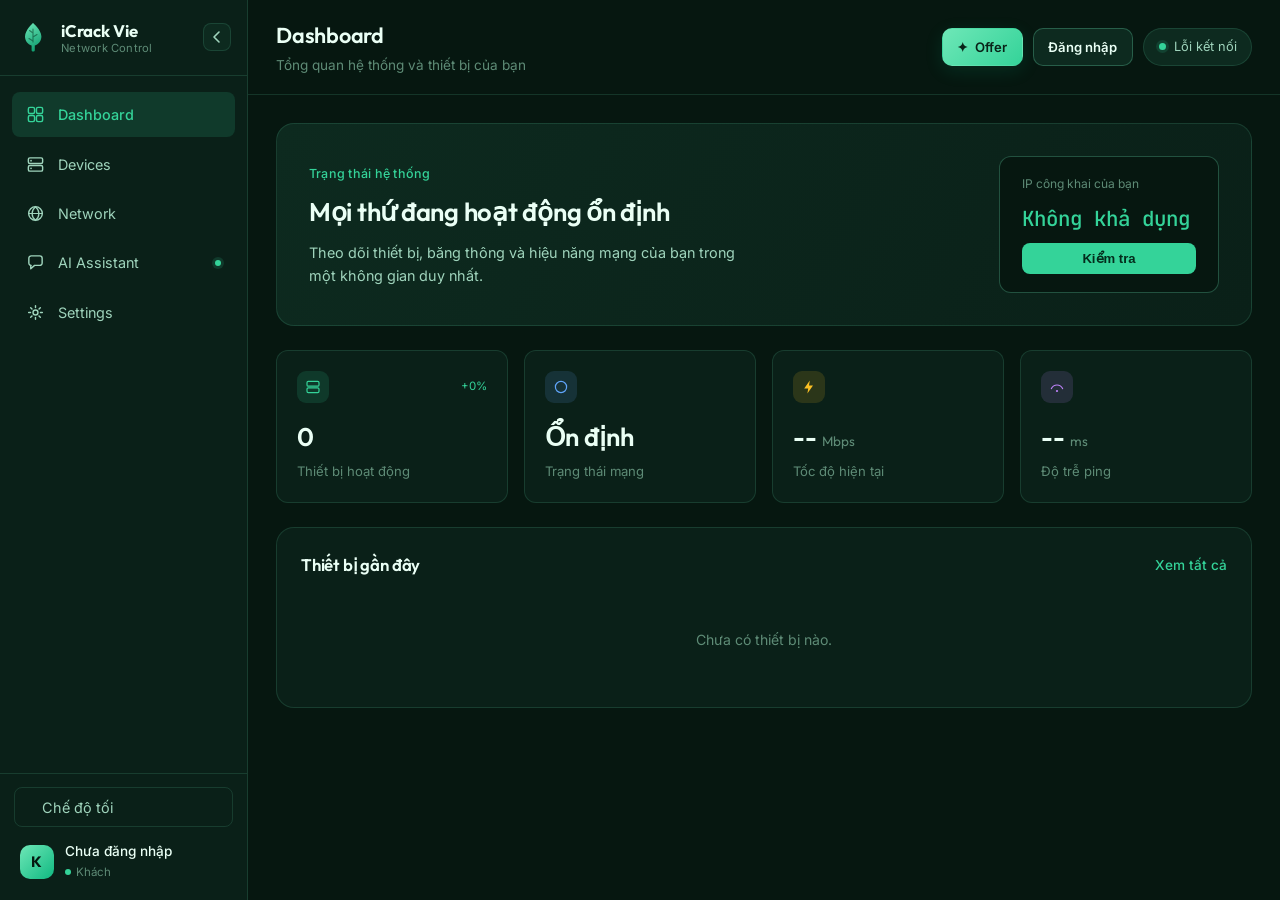
==== commit 541d8f88: "Add files via upload" ====
--- a/index.html
+++ b/index.html
@@ -53,10 +53,6 @@
         <span class="rail-label">AI Assistant</span>
         <span class="rail-dot"></span>
       </a>
-      <a href="#" class="rail-item" data-page="monitor">
-        <span class="rail-ico"><svg width="19" height="19" viewBox="0 0 20 20" fill="none"><path d="M2.5 15.5h15M4.5 15.5V11M8.5 15.5V7M12.5 15.5V9.5M16.5 15.5V5" stroke="currentColor" stroke-width="1.6" stroke-linecap="round"/></svg></span>
-        <span class="rail-label">Monitor</span>
-      </a>
       <a href="#" class="rail-item" data-page="settings">
         <span class="rail-ico"><svg width="19" height="19" viewBox="0 0 20 20" fill="none"><circle cx="10" cy="10" r="2.6" stroke="currentColor" stroke-width="1.5"/><path d="M10 2.8v2M10 15.2v2M17.2 10h-2M4.8 10h-2M15.1 4.9l-1.4 1.4M6.3 13.7l-1.4 1.4M15.1 15.1l-1.4-1.4M6.3 6.3L4.9 4.9" stroke="currentColor" stroke-width="1.5" stroke-linecap="round"/></svg></span>
         <span class="rail-label">Settings</span>
@@ -69,10 +65,10 @@
         <span class="rail-label" id="themeLabel">Chế độ tối</span>
       </button>
       <div class="rail-user">
-        <div class="rail-avatar">A</div>
+        <div class="rail-avatar" id="railAvatar">K</div>
         <div class="rail-user-meta">
-          <span class="rail-user-name">admin</span>
-          <span class="rail-user-status"><i class="dot-live"></i>Online</span>
+          <span class="rail-user-name" id="railUserName">Chưa đăng nhập</span>
+          <span class="rail-user-status"><i class="dot-live"></i><span id="railUserStatus">Khách</span></span>
         </div>
       </div>
     </div>
@@ -90,6 +86,8 @@
         <p id="pageSub">Tổng quan hệ thống và thiết bị của bạn</p>
       </div>
       <div class="topbar-actions">
+        <button class="offer-button" id="offerButton" type="button"><span>✦</span> Offer</button>
+        <button class="account-button" id="accountButton" type="button">Đăng nhập</button>
         <div class="net-pill" id="netPill">
           <span class="pill-dot"></span>
           <span id="netPillText">Đang kiểm tra...</span>
@@ -275,40 +273,6 @@
         </div>
       </section>
 
-      <!-- MONITOR -->
-      <section id="monitor" class="page">
-        <div class="panel">
-          <div class="panel-head"><h3>Trạng thái thiết bị</h3></div>
-          <div class="gauge-list">
-            <div class="gauge-row">
-              <span class="gauge-label">CPU</span>
-              <div class="gauge-track"><div class="gauge-fill fill-green" id="cpuBar" style="width:45%"></div></div>
-              <span class="gauge-val" id="cpuValue">45%</span>
-            </div>
-            <div class="gauge-row">
-              <span class="gauge-label">Memory</span>
-              <div class="gauge-track"><div class="gauge-fill fill-blue" id="memBar" style="width:62%"></div></div>
-              <span class="gauge-val" id="memValue">62%</span>
-            </div>
-            <div class="gauge-row">
-              <span class="gauge-label">Disk</span>
-              <div class="gauge-track"><div class="gauge-fill fill-amber" id="diskBar" style="width:38%"></div></div>
-              <span class="gauge-val" id="diskValue">38%</span>
-            </div>
-          </div>
-        </div>
-
-        <div class="panel">
-          <div class="panel-head"><h3>Kiểm tra tốc độ mạng</h3></div>
-          <button class="btn btn-primary" id="startSpeedTest">Bắt đầu kiểm tra</button>
-          <div class="speed-grid" id="speedTestResult" style="display:none">
-            <div class="speed-cell"><span>Download</span><strong id="downloadSpeed">--</strong><small>Mbps</small></div>
-            <div class="speed-cell"><span>Upload</span><strong id="uploadSpeed">--</strong><small>Mbps</small></div>
-            <div class="speed-cell"><span>Ping</span><strong id="pingTest">--</strong><small>ms</small></div>
-          </div>
-        </div>
-      </section>
-
       <!-- SETTINGS -->
       <section id="settings" class="page">
         <div class="panel">
@@ -338,9 +302,9 @@
         <div class="panel">
           <div class="panel-head"><h3>Tài khoản</h3></div>
           <div class="info-list">
-            <div class="info-row"><span>Tên đăng nhập</span><strong>admin</strong></div>
+            <div class="info-row"><span>Tên đăng nhập</span><strong id="settingsAccountName">Chưa đăng nhập</strong></div>
             <div class="info-row"><span>Phiên bản</span><strong>4.0 · Green Edition</strong></div>
-            <div class="info-row"><span>Trạng thái</span><strong class="ok-text">Online</strong></div>
+            <div class="info-row"><span>Trạng thái</span><strong class="ok-text" id="settingsAccountStatus">Khách</strong></div>
           </div>
         </div>
 
@@ -354,6 +318,48 @@
   </main>
 </div>
 
+
+<div class="modal-backdrop" id="authModal" aria-hidden="true">
+  <section class="modal-card auth-card" role="dialog" aria-modal="true" aria-labelledby="authTitle">
+    <button class="modal-close" type="button" data-close-modal aria-label="Đóng">×</button>
+    <div class="modal-brand">
+      <svg class="modal-brand-leaf" width="34" height="34" viewBox="0 0 34 34" fill="none" aria-hidden="true">
+        <path d="M17 3C17 3 9 10 9 16.5C9 20.8 11.8 24.4 15.6 25.6L15.6 30C15.6 30.9 16.3 31.6 17.2 31.6C18.1 31.6 18.8 30.9 18.8 30L18.8 25.6C22.6 24.4 25.4 20.8 25.4 16.5C25.4 10 17 3 17 3Z" fill="url(#modalLeafGrad)"/>
+        <path d="M17 9V22M17 13L13.5 10.5M17 17L21 14.5M17 21L13 18.5" stroke="#063a26" stroke-width="1.1" stroke-linecap="round" opacity="0.55"/>
+        <defs><linearGradient id="modalLeafGrad" x1="9" y1="3" x2="25" y2="31" gradientUnits="userSpaceOnUse"><stop offset="0" stop-color="#6ee7b7"/><stop offset="1" stop-color="#059669"/></linearGradient></defs>
+      </svg>
+      <span>iCrack Vie</span>
+    </div>
+    <p class="eyebrow">TÀI KHOẢN IC RACK VIE</p>
+    <h2 id="authTitle">Đăng nhập để mở rộng quyền truy cập</h2>
+    <p class="modal-copy">Dùng email để tạo tài khoản demo. Đăng nhập Google/Facebook cần cấu hình OAuth trên máy chủ trước khi dùng thật.</p>
+    <div class="auth-tabs"><button type="button" class="auth-tab active" data-auth-mode="login">Đăng nhập</button><button type="button" class="auth-tab" data-auth-mode="register">Đăng ký</button></div>
+    <form id="authForm" class="form-stack">
+      <label class="field"><span>Email</span><input type="email" id="authEmail" placeholder="ban@example.com" required autocomplete="email"></label>
+      <label class="field"><span>Mật khẩu</span><input type="password" id="authPassword" placeholder="Tối thiểu 6 ký tự" minlength="6" required autocomplete="current-password"></label>
+      <button class="btn btn-primary auth-submit" id="authSubmit" type="submit">Đăng nhập bằng email</button>
+    </form>
+    <div class="auth-divider"><span>hoặc tiếp tục với</span></div>
+    <div class="social-auth"><button type="button" id="googleAuth" class="social-button"><b class="google-mark">G</b> Google</button><button type="button" id="facebookAuth" class="social-button"><b class="facebook-mark">f</b> Facebook</button></div>
+    <p class="auth-footnote">Bản giao diện mô phỏng: tài khoản email lưu cục bộ trên trình duyệt, không dùng cho dữ liệu thật.</p>
+  </section>
+</div>
+
+<div class="modal-backdrop" id="offerModal" aria-hidden="true">
+  <section class="modal-card offer-card" role="dialog" aria-modal="true" aria-labelledby="offerTitle">
+    <button class="modal-close" type="button" data-close-modal aria-label="Đóng">×</button>
+    <p class="eyebrow">CHỌN QUYỀN TRUY CẬP</p><h2 id="offerTitle">Nâng cấp iCrack Vie</h2>
+    <p class="modal-copy">Plus cho phép trải nghiệm miễn phí. Pro là gói nâng cao. Max hiện đang khóa và bảo trì.</p>
+    <div class="plan-grid">
+      <article class="plan-card plan-plus"><div class="plan-label">TRẢI NGHIỆM MIỄN PHÍ</div><h3>Plus</h3><div class="plan-price">0đ <small>/ dùng thử</small></div><p>Trải nghiệm miễn phí các tính năng nâng cao của iCrack Vie.</p><ul><li>Mở khóa 100% tính năng trong bản dùng thử</li><li>Trải nghiệm công cụ AI và điều khiển nâng cao</li><li>Không cần thanh toán để bắt đầu</li></ul><button type="button" class="btn btn-primary" id="plusPlanBtn">Bắt đầu dùng thử</button></article>
+      <article class="plan-card plan-pro"><div class="plan-label">GÓI NÂNG CAO</div><h3>Pro</h3><div class="plan-price">513.320đ</div><p>Dành cho người cần các công cụ điều khiển và quản lý mạng nâng cao.</p><ul><li>Các tính năng điều khiển nâng cao</li><li>Quản lý và theo dõi nhiều thiết bị</li><li>Công cụ phân tích network nâng cao</li></ul><button type="button" class="btn btn-secondary" id="proPlanBtn">Chọn Pro</button></article>
+      <article class="plan-card plan-max"><div class="plan-label locked-label">ĐANG KHÓA · BẢO TRÌ</div><h3>Max <span class="lock-symbol">🔒</span></h3><div class="plan-price">2.568.000đ</div><p>Gói tối đa hiện đang khóa và bảo trì, chưa thể kích hoạt.</p><ul><li>Mở khóa 100% tính năng</li><li>Kết nối ưu tiên tốc độ cao, tối ưu ping tùy hạ tầng</li><li>Không giới hạn thiết bị</li><li>Dự kiến có iCrack AI Chat riêng, không dùng quota token của dịch vụ AI bên ngoài</li><li>Ưu tiên bảo mật và quyền riêng tư</li></ul><button type="button" class="btn btn-locked" disabled>Đang bảo trì</button></article>
+    </div>
+    <p class="plan-disclaimer">Đây là mô phỏng giao diện gói dịch vụ. Giá chưa gắn chu kỳ thanh toán; thanh toán, cấp quyền phía máy chủ, kết nối tốc độ cao và iCrack AI Chat riêng chưa được triển khai. Không có cam kết bảo mật tuyệt đối.</p>
+  </section>
+</div>
+<div class="toast-message" id="toastMessage" role="status" aria-live="polite"></div>
+
 <script src="script.js"></script>
 </body>
 </html>
--- a/style.css
+++ b/style.css
@@ -397,3 +397,58 @@
   .speed-grid { grid-template-columns: 1fr; }
   .device-item { flex-direction: column; align-items: flex-start; }
 }
+
+
+/* Account, access gates and offer plans */
+.topbar-actions { display:flex; align-items:center; gap:.65rem; margin-left:auto; }
+.offer-button,.account-button { border:1px solid var(--line-strong); border-radius:10px; padding:.62rem .9rem; font:600 .82rem var(--font-body); cursor:pointer; transition:.2s; white-space:nowrap; }
+.offer-button { color:#092318; background:linear-gradient(135deg,#6ee7b7,#34d399); border-color:transparent; box-shadow:0 5px 18px rgba(16,185,129,.14); }
+.offer-button span { margin-right:.25rem; }
+.account-button { color:var(--text-1); background:var(--bg-2); }
+.offer-button:hover,.account-button:hover { transform:translateY(-1px); filter:brightness(1.05); }
+.modal-backdrop { position:fixed; inset:0; z-index:1000; display:none; align-items:center; justify-content:center; padding:1rem; background:rgba(1,10,7,.72); backdrop-filter:blur(9px); overflow-y:auto; }
+.modal-backdrop.open { display:flex; animation:fade-in .18s ease; }
+.modal-card { width:min(100%,490px); max-height:calc(100vh - 2rem); overflow:auto; position:relative; padding:2rem; color:var(--text-1); background:var(--bg-1); border:1px solid var(--line-strong); border-radius:22px; box-shadow:0 28px 90px rgba(0,0,0,.38); }
+.offer-card { width:min(100%,1050px); }
+.modal-close { position:absolute; right:1rem; top:.8rem; width:34px; height:34px; border:1px solid var(--line); border-radius:10px; background:var(--bg-2); color:var(--text-2); font-size:1.5rem; cursor:pointer; }
+.modal-brand { display:flex; align-items:center; gap:.6rem; margin-bottom:1.25rem; font:700 1.1rem var(--font-head); }
+.modal-brand-leaf { display:block; flex-shrink:0; width:34px; height:34px; }
+.modal-brand-mark { display:grid; place-items:center; width:34px; height:34px; border-radius:11px; color:#052719; background:linear-gradient(135deg,#6ee7b7,#059669); }
+.eyebrow { color:var(--accent); font-size:.7rem; font-weight:700; letter-spacing:.14em; margin-bottom:.45rem; }
+.modal-card h2 { font:700 1.65rem/1.2 var(--font-head); padding-right:1.6rem; margin-bottom:.65rem; }
+.modal-copy { color:var(--text-2); font-size:.86rem; margin-bottom:1.35rem; }
+.auth-tabs { display:grid; grid-template-columns:1fr 1fr; gap:.25rem; padding:.25rem; background:var(--bg-0); border:1px solid var(--line); border-radius:12px; margin-bottom:1.2rem; }
+.auth-tab { padding:.65rem; border:0; border-radius:9px; color:var(--text-2); background:transparent; cursor:pointer; font:600 .85rem var(--font-body); }
+.auth-tab.active { background:var(--bg-2); color:var(--accent); box-shadow:0 2px 10px rgba(0,0,0,.12); }
+.auth-submit { width:100%; }
+.auth-divider { display:flex; align-items:center; gap:.7rem; color:var(--text-3); font-size:.75rem; margin:1rem 0; }
+.auth-divider:before,.auth-divider:after { content:""; height:1px; background:var(--line); flex:1; }
+.social-auth { display:grid; grid-template-columns:1fr 1fr; gap:.65rem; }
+.social-button { display:flex; align-items:center; justify-content:center; gap:.6rem; border:1px solid var(--line-strong); background:var(--bg-2); color:var(--text-1); border-radius:10px; padding:.72rem; font:600 .85rem var(--font-body); cursor:pointer; }
+.google-mark,.facebook-mark { font-size:1rem; font-weight:800; }
+.google-mark { color:#4285f4; }.facebook-mark { color:#1877f2; }
+.auth-footnote,.plan-disclaimer { margin-top:1rem; color:var(--text-3); font-size:.7rem; line-height:1.5; }
+.plan-grid { display:grid; grid-template-columns:repeat(3,minmax(0,1fr)); gap:1rem; margin-top:1.3rem; }
+.plan-card { display:flex; flex-direction:column; min-height:355px; padding:1.25rem; border:1px solid var(--line); border-radius:17px; background:var(--bg-2); }
+.plan-plus { border-color:var(--accent); box-shadow:inset 0 0 0 1px var(--accent-dim),0 10px 28px rgba(16,185,129,.08); background:linear-gradient(155deg,var(--bg-2),rgba(16,185,129,.09)); }
+.plan-pro { border-color:var(--line-strong); }
+.plan-max { opacity:.72; border-color:#8b7652; border-style:dashed; background:linear-gradient(155deg,var(--bg-2),rgba(180,135,65,.07)); }
+.plan-max .plan-label { color:#ffe1ad; background:rgba(141,102,38,.2); }
+.plan-max li:before { color:#b69a61; }
+.plan-label { align-self:flex-start; border-radius:999px; padding:.25rem .55rem; color:var(--text-2); background:var(--bg-0); font-size:.65rem; font-weight:800; letter-spacing:.08em; }
+.plan-plus .plan-label { color:#052719; background:var(--accent); }.locked-label { color:#ffd7a0; }
+.plan-card h3 { margin:.8rem 0 .1rem; font-size:1.2rem; }.lock-symbol { font-size:.8rem; color:var(--text-3); }
+.plan-price { font:700 1.55rem var(--font-head); margin:.3rem 0 .55rem; }.plan-price small { font:500 .7rem var(--font-body); color:var(--text-3); }
+.plan-card p { color:var(--text-2); font-size:.78rem; min-height:2.5rem; }
+.plan-card ul { list-style:none; margin:1rem 0 1.2rem; display:grid; gap:.55rem; color:var(--text-2); font-size:.76rem; flex:1; padding-left:0; }
+.plan-card li:before { content:"✓"; color:var(--accent); margin-right:.5rem; font-weight:800; }
+.btn-locked { width:100%; color:var(--text-3); background:var(--bg-0); border:1px solid var(--line); cursor:not-allowed; }
+.feature-lock-overlay { position:absolute; z-index:4; inset:0; display:grid; place-items:center; padding:1rem; background:rgba(4,20,14,.76); backdrop-filter:blur(7px); border-radius:var(--radius-lg); }
+#ai { position:relative; overflow:hidden; }.feature-lock-card { max-width:390px; padding:1.7rem; text-align:center; background:var(--bg-1); border:1px solid var(--line-strong); border-radius:18px; box-shadow:0 20px 60px rgba(0,0,0,.3); }
+.feature-lock-icon { display:inline-grid; place-items:center; width:48px; height:48px; border-radius:15px; color:var(--accent); background:var(--accent-dim); font-size:1.6rem; }
+.feature-lock-card h3 { margin:.9rem 0 .4rem; }.feature-lock-card p { color:var(--text-2); font-size:.85rem; margin-bottom:1rem; }
+.toast-message { position:fixed; z-index:1200; bottom:1.2rem; left:50%; transform:translate(-50%,12px); opacity:0; pointer-events:none; max-width:calc(100vw - 2rem); padding:.8rem 1rem; color:var(--text-1); background:var(--bg-2); border:1px solid var(--line-strong); border-radius:12px; box-shadow:0 12px 35px rgba(0,0,0,.25); font-size:.82rem; transition:.22s; }
+.toast-message.show { opacity:1; transform:translate(-50%,0); }
+input:disabled,button:disabled { opacity:.5; cursor:not-allowed !important; }
+@keyframes fade-in { from {opacity:0} to {opacity:1} }
+@media (max-width:760px) { .topbar { padding:1rem; gap:.6rem; flex-wrap:wrap; }.topbar-actions { gap:.4rem; }.net-pill { display:none; }.offer-button,.account-button { padding:.55rem .65rem; font-size:.75rem; }.plan-grid { grid-template-columns:1fr; }.plan-card { min-height:0; }.modal-card { padding:1.35rem; }.offer-card { max-height:calc(100vh - 1rem); } }
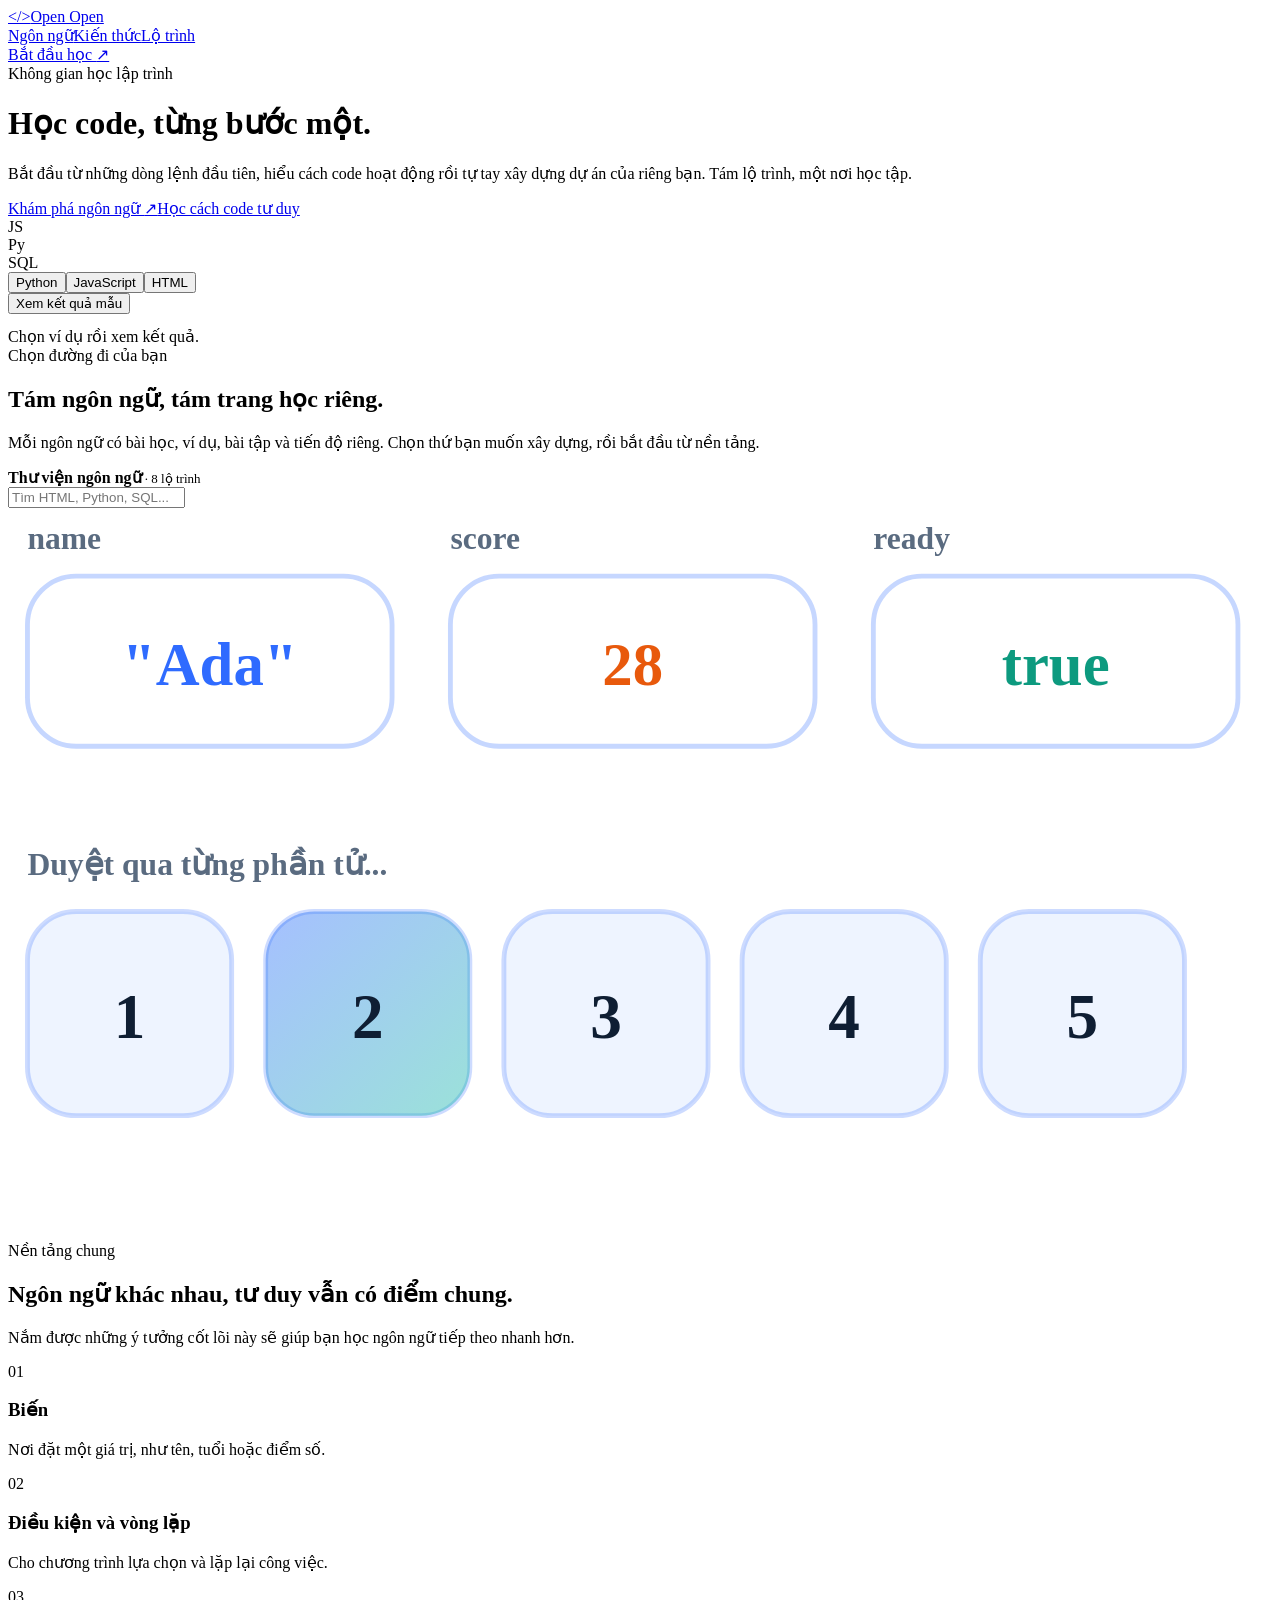
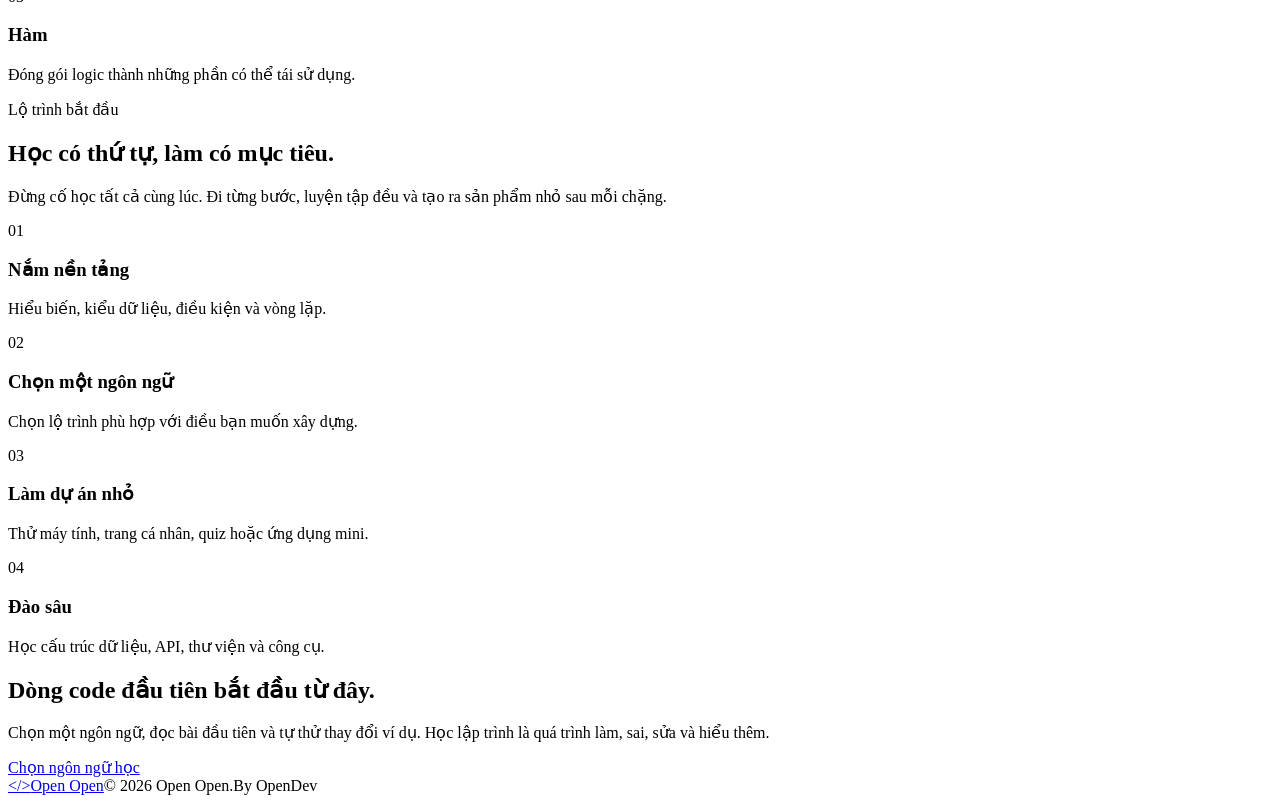
==== commit 4ee42f41: "Add files via upload" ====
--- a/index.html
+++ b/index.html
@@ -1,365 +1,68 @@
-<!DOCTYPE html>
+<!doctype html>
 <html lang="vi">
 <head>
-<meta charset="UTF-8">
-<meta name="viewport" content="width=device-width, initial-scale=1.0">
-<title>iCrack Vie — Network Control</title>
-<link rel="preconnect" href="https://fonts.googleapis.com">
-<link rel="preconnect" href="https://fonts.gstatic.com" crossorigin>
-<link href="https://fonts.googleapis.com/css2?family=Outfit:wght@500;600;700&family=Inter:wght@400;500;600;700&family=JetBrains+Mono:wght@400;500&display=swap" rel="stylesheet">
-<link rel="stylesheet" href="style.css">
+  <meta charset="utf-8"><meta name="viewport" content="width=device-width, initial-scale=1">
+  <meta name="author" content="OpenDev"><meta name="description" content="Open Open - không gian học lập trình với lộ trình riêng cho HTML, CSS, JavaScript, Python, Java, C++, Rust và SQL.">
+  <meta name="theme-color" content="#f7fbff"><title>Open Open · Học code từng bước | By OpenDev</title>
+  <link rel="stylesheet" href="assets/styles.css">
+  <script src="assets/course-data.js"></script><script src="assets/app.js" defer></script>
 </head>
-<body class="theme-dark">
-<div class="shell">
-
-  <aside class="rail" id="rail">
-    <div class="rail-top">
-      <div class="brand">
-        <svg class="brand-mark" width="34" height="34" viewBox="0 0 34 34" fill="none">
-          <path d="M17 3C17 3 9 10 9 16.5C9 20.8 11.8 24.4 15.6 25.6L15.6 30C15.6 30.9 16.3 31.6 17.2 31.6C18.1 31.6 18.8 30.9 18.8 30L18.8 25.6C22.6 24.4 25.4 20.8 25.4 16.5C25.4 10 17 3 17 3Z" fill="url(#leafGrad)"/>
-          <path d="M17 9V22M17 13L13.5 10.5M17 17L21 14.5M17 21L13 18.5" stroke="#063a26" stroke-width="1.1" stroke-linecap="round" opacity="0.55"/>
-          <defs>
-            <linearGradient id="leafGrad" x1="9" y1="3" x2="25" y2="31" gradientUnits="userSpaceOnUse">
-              <stop offset="0" stop-color="#6ee7b7"/>
-              <stop offset="1" stop-color="#059669"/>
-            </linearGradient>
-          </defs>
-        </svg>
-        <div class="brand-text">
-          <span class="brand-name">iCrack Vie</span>
-          <span class="brand-tag">Network Control</span>
+<body>
+<div id="bar"></div><div class="bg" aria-hidden="true"><i></i><i></i><i></i></div>
+<nav class="site-nav glass" aria-label="Điều hướng chính">
+  <a class="brand" href="index.html"><span class="brand-mark" aria-hidden="true">&lt;/&gt;</span>Open Open</a>
+  <div class="nav-links"><a href="#courses">Ngôn ngữ</a><a href="#concepts">Kiến thức</a><a href="#roadmap">Lộ trình</a></div>
+  <a class="btn small" href="#courses">Bắt đầu học <span aria-hidden="true">↗</span></a>
+</nav>
+<main id="top">
+  <div class="hero wrap">
+    <div class="hero-copy">
+      <span class="eyebrow">Không gian học lập trình</span>
+      <h1>Học code, từng bước một.</h1>
+      <p class="lead">Bắt đầu từ những dòng lệnh đầu tiên, hiểu cách code hoạt động rồi tự tay xây dựng dự án của riêng bạn. Tám lộ trình, một nơi học tập.</p>
+      <div class="actions"><a class="btn" href="#courses">Khám phá ngôn ngữ <span aria-hidden="true">↗</span></a><a class="btn ghost" href="#concepts">Học cách code tư duy</a></div>
+    </div>
+    <div class="preview-stage" aria-label="Ví dụ code minh họa">
+      <div class="float-icon glass one">JS</div><div class="float-icon glass two">Py</div><div class="float-icon three">SQL</div>
+      <div class="preview-window glass">
+        <div class="window-bar"><i class="window-dot"></i><i class="window-dot"></i><i class="window-dot"></i>
+          <div class="demo-tabs" role="tablist" aria-label="Chọn ví dụ code"><button class="active" data-demo="Python" type="button">Python</button><button data-demo="JavaScript" type="button">JavaScript</button><button data-demo="HTML" type="button">HTML</button></div>
+          <button class="btn small" id="demo-run" type="button">Xem kết quả mẫu</button>
         </div>
-      </div>
-      <button class="rail-collapse" id="railCollapse" aria-label="Thu gọn menu">
-        <svg width="16" height="16" viewBox="0 0 16 16"><path d="M10 3L5 8l5 5" stroke="currentColor" stroke-width="1.6" fill="none" stroke-linecap="round" stroke-linejoin="round"/></svg>
-      </button>
-    </div>
-
-    <nav class="rail-nav">
-      <a href="#" class="rail-item active" data-page="dashboard">
-        <span class="rail-ico"><svg width="19" height="19" viewBox="0 0 20 20" fill="none"><rect x="2.5" y="2.5" width="6.5" height="6.5" rx="1.6" stroke="currentColor" stroke-width="1.5"/><rect x="11" y="2.5" width="6.5" height="6.5" rx="1.6" stroke="currentColor" stroke-width="1.5"/><rect x="2.5" y="11" width="6.5" height="6.5" rx="1.6" stroke="currentColor" stroke-width="1.5"/><rect x="11" y="11" width="6.5" height="6.5" rx="1.6" stroke="currentColor" stroke-width="1.5"/></svg></span>
-        <span class="rail-label">Dashboard</span>
-      </a>
-      <a href="#" class="rail-item" data-page="devices">
-        <span class="rail-ico"><svg width="19" height="19" viewBox="0 0 20 20" fill="none"><rect x="2.5" y="3" width="15" height="6" rx="1.6" stroke="currentColor" stroke-width="1.5"/><rect x="2.5" y="11" width="15" height="6" rx="1.6" stroke="currentColor" stroke-width="1.5"/><circle cx="5.3" cy="6" r="0.9" fill="currentColor"/><circle cx="5.3" cy="14" r="0.9" fill="currentColor"/></svg></span>
-        <span class="rail-label">Devices</span>
-      </a>
-      <a href="#" class="rail-item" data-page="network">
-        <span class="rail-ico"><svg width="19" height="19" viewBox="0 0 20 20" fill="none"><circle cx="10" cy="10" r="7.2" stroke="currentColor" stroke-width="1.5"/><path d="M2.8 10h14.4M10 2.8c2.3 2 3.6 4.6 3.6 7.2s-1.3 5.2-3.6 7.2c-2.3-2-3.6-4.6-3.6-7.2S7.7 4.8 10 2.8z" stroke="currentColor" stroke-width="1.3"/></svg></span>
-        <span class="rail-label">Network</span>
-      </a>
-      <a href="#" class="rail-item" data-page="ai">
-        <span class="rail-ico"><svg width="19" height="19" viewBox="0 0 20 20" fill="none"><path d="M3 5.5A2.5 2.5 0 015.5 3h9A2.5 2.5 0 0117 5.5v5A2.5 2.5 0 0114.5 13H9l-4 3.5V13H5.5A2.5 2.5 0 013 10.5v-5z" stroke="currentColor" stroke-width="1.5" stroke-linejoin="round"/></svg></span>
-        <span class="rail-label">AI Assistant</span>
-        <span class="rail-dot"></span>
-      </a>
-      <a href="#" class="rail-item" data-page="settings">
-        <span class="rail-ico"><svg width="19" height="19" viewBox="0 0 20 20" fill="none"><circle cx="10" cy="10" r="2.6" stroke="currentColor" stroke-width="1.5"/><path d="M10 2.8v2M10 15.2v2M17.2 10h-2M4.8 10h-2M15.1 4.9l-1.4 1.4M6.3 13.7l-1.4 1.4M15.1 15.1l-1.4-1.4M6.3 6.3L4.9 4.9" stroke="currentColor" stroke-width="1.5" stroke-linecap="round"/></svg></span>
-        <span class="rail-label">Settings</span>
-      </a>
-    </nav>
-
-    <div class="rail-bottom">
-      <button class="rail-theme" id="themeToggle">
-        <span class="rail-ico" id="themeIco"></span>
-        <span class="rail-label" id="themeLabel">Chế độ tối</span>
-      </button>
-      <div class="rail-user">
-        <div class="rail-avatar" id="railAvatar">K</div>
-        <div class="rail-user-meta">
-          <span class="rail-user-name" id="railUserName">Chưa đăng nhập</span>
-          <span class="rail-user-status"><i class="dot-live"></i><span id="railUserStatus">Khách</span></span>
-        </div>
+        <div class="code-surface"><pre id="demo-code" class="sample-code"></pre></div>
+        <div class="result-box" id="demo-output" aria-live="polite">Chọn ví dụ rồi xem kết quả.</div>
       </div>
     </div>
-  </aside>
+  </div>
 
-  <div class="scrim" id="scrim"></div>
+  <section class="wrap" id="courses">
+    <div class="section-head reveal"><span class="eyebrow">Chọn đường đi của bạn</span><h2>Tám ngôn ngữ, tám trang học riêng.</h2><p>Mỗi ngôn ngữ có bài học, ví dụ, bài tập và tiến độ riêng. Chọn thứ bạn muốn xây dựng, rồi bắt đầu từ nền tảng.</p></div>
+    <div class="course-toolbar"><div><strong>Thư viện ngôn ngữ</strong><span style="color:var(--mut);font-size:13px"> · 8 lộ trình</span></div><label class="search-wrap"><span class="sr-only" style="position:absolute;left:-9999px">Tìm ngôn ngữ</span><input id="course-search" type="search" placeholder="Tìm HTML, Python, SQL..." autocomplete="off"></label></div>
+    <div class="course-grid" id="course-grid"></div>
+  </section>
 
-  <main class="view">
-    <header class="topbar">
-      <button class="menu-btn" id="menuBtn" aria-label="Mở menu">
-        <svg width="20" height="20" viewBox="0 0 20 20"><path d="M3 5h14M3 10h14M3 15h14" stroke="currentColor" stroke-width="1.6" stroke-linecap="round"/></svg>
-      </button>
-      <div class="topbar-title">
-        <h1 id="pageTitle">Dashboard</h1>
-        <p id="pageSub">Tổng quan hệ thống và thiết bị của bạn</p>
-      </div>
-      <div class="topbar-actions">
-        <button class="offer-button" id="offerButton" type="button"><span>✦</span> Offer</button>
-        <button class="account-button" id="accountButton" type="button">Đăng nhập</button>
-        <div class="net-pill" id="netPill">
-          <span class="pill-dot"></span>
-          <span id="netPillText">Đang kiểm tra...</span>
-        </div>
-      </div>
-    </header>
+  <section class="wrap concepts" id="concepts">
+    <div class="concept-visual glass reveal"><svg viewBox="0 0 520 300" role="img" aria-label="Minh họa biến và vòng lặp">
+      <defs><linearGradient id="conceptGrad" x1="0" y1="0" x2="1" y2="1"><stop offset="0" stop-color="#2f6bff"/><stop offset="1" stop-color="#13c39b"/></linearGradient></defs>
+      <g font-size="13" font-weight="650" fill="#5a6b80"><text x="8" y="17">name</text><text x="182" y="17">score</text><text x="356" y="17">ready</text></g>
+      <g fill="#fff" stroke="#2f6bff" stroke-opacity=".27" stroke-width="2"><rect x="8" y="28" width="150" height="70" rx="20"/><rect x="182" y="28" width="150" height="70" rx="20"/><rect x="356" y="28" width="150" height="70" rx="20"/></g>
+      <g font-size="25" font-weight="750" text-anchor="middle"><text x="83" y="73" fill="#2f6bff">"Ada"</text><text x="257" y="73" fill="#e8590c">28</text><text x="431" y="73" fill="#0d9a7f">true</text></g>
+      <text x="8" y="151" font-size="13" font-weight="650" fill="#5a6b80">Duyệt qua từng phần tử...</text>
+      <g fill="#eef4ff" stroke="#2f6bff" stroke-opacity=".24" stroke-width="2"><rect x="8" y="166" width="84" height="84" rx="20"/><rect x="106" y="166" width="84" height="84" rx="20"/><rect x="204" y="166" width="84" height="84" rx="20"/><rect x="302" y="166" width="84" height="84" rx="20"/><rect x="400" y="166" width="84" height="84" rx="20"/></g>
+      <rect x="8" y="166" width="84" height="84" rx="20" fill="url(#conceptGrad)" opacity=".38"><animate attributeName="x" values="8;106;204;302;400" dur="5s" calcMode="discrete" repeatCount="indefinite"/></rect>
+      <g font-size="26" font-weight="750" text-anchor="middle" fill="#0f1e33"><text x="50" y="218">1</text><text x="148" y="218">2</text><text x="246" y="218">3</text><text x="344" y="218">4</text><text x="442" y="218">5</text></g>
+      <path d="M30 277h440" stroke="url(#conceptGrad)" stroke-width="4" stroke-linecap="round" stroke-dasharray="2 12"/>
+    </svg></div>
+    <div class="reveal"><span class="eyebrow">Nền tảng chung</span><h2>Ngôn ngữ khác nhau, tư duy vẫn có điểm chung.</h2><p style="color:var(--mut);font-size:16px;margin-top:14px">Nắm được những ý tưởng cốt lõi này sẽ giúp bạn học ngôn ngữ tiếp theo nhanh hơn.</p>
+      <div class="concept-list"><div class="concept-item"><span class="concept-no">01</span><div><h3>Biến</h3><p>Nơi đặt một giá trị, như tên, tuổi hoặc điểm số.</p></div></div><div class="concept-item"><span class="concept-no">02</span><div><h3>Điều kiện và vòng lặp</h3><p>Cho chương trình lựa chọn và lặp lại công việc.</p></div></div><div class="concept-item"><span class="concept-no">03</span><div><h3>Hàm</h3><p>Đóng gói logic thành những phần có thể tái sử dụng.</p></div></div></div>
+    </div>
+  </section>
 
-    <div class="view-body">
+  <section class="wrap" id="roadmap"><div class="section-head reveal"><span class="eyebrow">Lộ trình bắt đầu</span><h2>Học có thứ tự, làm có mục tiêu.</h2><p>Đừng cố học tất cả cùng lúc. Đi từng bước, luyện tập đều và tạo ra sản phẩm nhỏ sau mỗi chặng.</p></div>
+    <div class="roadmap"><article class="roadmap-card glass reveal"><div class="roadmap-no">01</div><h3>Nắm nền tảng</h3><p>Hiểu biến, kiểu dữ liệu, điều kiện và vòng lặp.</p></article><article class="roadmap-card glass reveal"><div class="roadmap-no">02</div><h3>Chọn một ngôn ngữ</h3><p>Chọn lộ trình phù hợp với điều bạn muốn xây dựng.</p></article><article class="roadmap-card glass reveal"><div class="roadmap-no">03</div><h3>Làm dự án nhỏ</h3><p>Thử máy tính, trang cá nhân, quiz hoặc ứng dụng mini.</p></article><article class="roadmap-card glass reveal"><div class="roadmap-no">04</div><h3>Đào sâu</h3><p>Học cấu trúc dữ liệu, API, thư viện và công cụ.</p></article></div>
+  </section>
 
-      <!-- DASHBOARD -->
-      <section id="dashboard" class="page active">
-        <div class="hero-strip">
-          <div class="hero-main">
-            <span class="hero-kicker">Trạng thái hệ thống</span>
-            <h2>Mọi thứ đang hoạt động ổn định</h2>
-            <p>Theo dõi thiết bị, băng thông và hiệu năng mạng của bạn trong một không gian duy nhất.</p>
-          </div>
-          <div class="hero-ip">
-            <span class="hero-ip-label">IP công khai của bạn</span>
-            <span class="hero-ip-value" id="heroIP">—</span>
-            <button class="hero-ip-btn" id="heroIPBtn">Kiểm tra</button>
-          </div>
-        </div>
-
-        <div class="stat-row">
-          <div class="stat-card">
-            <div class="stat-top"><span class="stat-ico st-green"><svg width="16" height="16" viewBox="0 0 20 20" fill="none"><rect x="2.5" y="3" width="15" height="6" rx="1.6" stroke="currentColor" stroke-width="1.5"/><rect x="2.5" y="11" width="15" height="6" rx="1.6" stroke="currentColor" stroke-width="1.5"/></svg></span><span class="stat-trend up">+0%</span></div>
-            <div class="stat-value" id="activeDevices">0</div>
-            <div class="stat-label">Thiết bị hoạt động</div>
-          </div>
-          <div class="stat-card">
-            <div class="stat-top"><span class="stat-ico st-blue"><svg width="16" height="16" viewBox="0 0 20 20" fill="none"><circle cx="10" cy="10" r="7" stroke="currentColor" stroke-width="1.5"/></svg></span></div>
-            <div class="stat-value" id="netStatus">—</div>
-            <div class="stat-label">Trạng thái mạng</div>
-          </div>
-          <div class="stat-card">
-            <div class="stat-top"><span class="stat-ico st-amber"><svg width="16" height="16" viewBox="0 0 20 20" fill="none"><path d="M11 2L4 12h5l-1 6 7-10h-5l1-6z" fill="currentColor"/></svg></span></div>
-            <div class="stat-value"><span id="speedValue">--</span> <small>Mbps</small></div>
-            <div class="stat-label">Tốc độ hiện tại</div>
-          </div>
-          <div class="stat-card">
-            <div class="stat-top"><span class="stat-ico st-purple"><svg width="16" height="16" viewBox="0 0 20 20" fill="none"><path d="M3 12c3-6 11-6 14 0" stroke="currentColor" stroke-width="1.5" stroke-linecap="round"/><circle cx="10" cy="15" r="1.4" fill="currentColor"/></svg></span></div>
-            <div class="stat-value"><span id="pingValue">--</span> <small>ms</small></div>
-            <div class="stat-label">Độ trễ ping</div>
-          </div>
-        </div>
-
-        <div class="panel">
-          <div class="panel-head">
-            <h3>Thiết bị gần đây</h3>
-            <a href="#" data-page="devices" class="link-more">Xem tất cả</a>
-          </div>
-          <div class="device-list" id="recentDevices"></div>
-        </div>
-      </section>
-
-      <!-- DEVICES -->
-      <section id="devices" class="page">
-        <div class="grid-2">
-          <div class="panel">
-            <div class="panel-head"><h3>Thêm thiết bị</h3></div>
-            <form class="form-stack" id="addDeviceForm">
-              <label class="field">
-                <span>Tên thiết bị</span>
-                <input type="text" id="deviceName" placeholder="VD: PC phòng khách">
-              </label>
-              <div class="field-row">
-                <label class="field">
-                  <span>IPv4</span>
-                  <input type="text" id="deviceIP" placeholder="192.168.1.100">
-                </label>
-                <label class="field field-sm">
-                  <span>Port</span>
-                  <input type="number" id="devicePort" value="80">
-                </label>
-              </div>
-              <label class="field">
-                <span>Ghi chú</span>
-                <input type="text" id="deviceNote" placeholder="Tùy chọn">
-              </label>
-              <button type="submit" class="btn btn-primary">Thêm thiết bị</button>
-            </form>
-          </div>
-
-          <div class="panel">
-            <div class="panel-head"><h3>Danh sách thiết bị</h3><span class="count-pill" id="deviceCount">0</span></div>
-            <div class="device-list" id="allDevices"></div>
-          </div>
-        </div>
-      </section>
-
-      <!-- NETWORK -->
-      <section id="network" class="page">
-        <div class="grid-2">
-          <div class="panel">
-            <div class="panel-head"><h3>Tự kiểm tra IPv4 của bạn</h3></div>
-            <p class="panel-desc">Tự động dò địa chỉ IP công khai mà thiết bị của bạn đang dùng để kết nối Internet.</p>
-            <button class="btn btn-primary" id="selfCheckBtn">Kiểm tra IP của tôi</button>
-            <div class="self-ip-card" id="selfIPCard" style="display:none">
-              <div class="self-ip-main">
-                <span class="self-ip-label">Địa chỉ IPv4</span>
-                <span class="self-ip-value" id="selfIPValue">—</span>
-              </div>
-              <div class="self-ip-grid">
-                <div><span>Nhà cung cấp</span><strong id="selfIPOrg">—</strong></div>
-                <div><span>Khu vực</span><strong id="selfIPLoc">—</strong></div>
-                <div><span>Múi giờ</span><strong id="selfIPTZ">—</strong></div>
-              </div>
-              <button class="btn-copy" id="copySelfIP">Sao chép IP</button>
-            </div>
-          </div>
-
-          <div class="panel">
-            <div class="panel-head"><h3>Phân tích địa chỉ IP khác</h3></div>
-            <form class="form-stack" id="analyzerForm">
-              <div class="field-row">
-                <label class="field">
-                  <span>IP cần kiểm tra</span>
-                  <input type="text" id="analyzeIP" placeholder="192.168.1.1">
-                </label>
-                <label class="field field-sm">
-                  <span>Port</span>
-                  <input type="number" id="analyzePort" value="80">
-                </label>
-              </div>
-              <button type="submit" class="btn btn-secondary">Phân tích</button>
-            </form>
-            <div id="analyzeResult" class="analyze-result" style="display:none">
-              <div class="result-row"><span>Trạng thái</span><strong id="resultStatus">—</strong></div>
-              <div class="result-row"><span>Thời gian phản hồi</span><strong id="resultTime">—</strong></div>
-              <div class="result-row"><span>Ghi chú</span><strong id="resultDesc">—</strong></div>
-            </div>
-          </div>
-        </div>
-      </section>
-
-      <!-- AI ASSISTANT -->
-      <section id="ai" class="page">
-        <div class="ai-shell">
-          <div class="ai-sidebar">
-            <div class="ai-sidebar-head">Mô hình AI</div>
-            <div class="model-group">
-              <span class="model-group-title">Claude · Anthropic</span>
-              <label class="model-opt"><input type="radio" name="model" value="Claude 3 Haiku"><span>Claude 3 Haiku <em>cũ</em></span></label>
-              <label class="model-opt"><input type="radio" name="model" value="Claude 3.5 Sonnet"><span>Claude 3.5 Sonnet <em>cũ</em></span></label>
-              <label class="model-opt"><input type="radio" name="model" value="Claude Sonnet 4.5" checked><span>Claude Sonnet 4.5 <em>mới</em></span></label>
-              <label class="model-opt"><input type="radio" name="model" value="Claude Opus 4.5"><span>Claude Opus 4.5 <em>mới</em></span></label>
-            </div>
-            <div class="model-group">
-              <span class="model-group-title">GPT · OpenAI</span>
-              <label class="model-opt"><input type="radio" name="model" value="GPT-2"><span>GPT-2 <em>cũ</em></span></label>
-              <label class="model-opt"><input type="radio" name="model" value="GPT-3"><span>GPT-3 <em>cũ</em></span></label>
-              <label class="model-opt"><input type="radio" name="model" value="GPT-4"><span>GPT-4 <em>cũ</em></span></label>
-              <label class="model-opt"><input type="radio" name="model" value="GPT-4.1 Flash"><span>GPT-4.1 Flash <em>mới</em></span></label>
-              <label class="model-opt"><input type="radio" name="model" value="GPT-5"><span>GPT-5 <em>mới</em></span></label>
-            </div>
-            <div class="model-group">
-              <span class="model-group-title">Khác</span>
-              <label class="model-opt"><input type="radio" name="model" value="DeepSeek V3"><span>DeepSeek V3</span></label>
-              <label class="model-opt"><input type="radio" name="model" value="DeepSeek R1"><span>DeepSeek R1</span></label>
-              <label class="model-opt"><input type="radio" name="model" value="Gemini 1.5"><span>Gemini 1.5 <em>cũ</em></span></label>
-              <label class="model-opt"><input type="radio" name="model" value="Gemini 2.5"><span>Gemini 2.5 <em>mới</em></span></label>
-              <label class="model-opt"><input type="radio" name="model" value="Blackbox AI"><span>Blackbox AI</span></label>
-            </div>
-            <div class="ai-note">iCrack AI giải thích và gợi ý lệnh để bạn tự chạy — không tự động thực thi trên thiết bị khác.</div>
-          </div>
-
-          <div class="ai-chat">
-            <div class="ai-chat-head">
-              <span class="ai-chat-model" id="activeModelLabel">Claude Sonnet 4.5</span>
-              <button class="btn-ghost-sm" id="clearChat">Xóa hội thoại</button>
-            </div>
-            <div class="ai-messages" id="aiMessages">
-              <div class="msg msg-ai">
-                <div class="msg-bubble">Chào bạn, mình là iCrack AI. Hỏi mình về mạng, thiết bị, hoặc lệnh terminal — mình sẽ giải thích để bạn tự chạy.</div>
-              </div>
-            </div>
-            <form class="ai-input-row" id="aiForm">
-              <input type="text" id="aiInput" placeholder="Nhập câu hỏi của bạn..." autocomplete="off">
-              <button type="submit" class="btn btn-primary">Gửi</button>
-            </form>
-          </div>
-        </div>
-      </section>
-
-      <!-- SETTINGS -->
-      <section id="settings" class="page">
-        <div class="panel">
-          <div class="panel-head"><h3>Giao diện</h3></div>
-          <div class="setting-row">
-            <div><strong>Chế độ tối</strong><p>Giao diện nền tối, dễ nhìn ban đêm</p></div>
-            <input type="checkbox" id="darkModeToggle" class="switch" checked>
-          </div>
-          <div class="setting-row">
-            <div><strong>Thông báo</strong><p>Bật thông báo hệ thống</p></div>
-            <input type="checkbox" id="notificationToggle" class="switch" checked>
-          </div>
-        </div>
-
-        <div class="panel">
-          <div class="panel-head"><h3>API Key cho AI Assistant</h3></div>
-          <p class="panel-desc">Lưu riêng trên trình duyệt của bạn, dùng khi bạn tự nối backend AI của mình.</p>
-          <div class="form-stack">
-            <label class="field"><span>Anthropic API key</span><input type="password" id="keyAnthropic" placeholder="sk-ant-..."></label>
-            <label class="field"><span>OpenAI API key</span><input type="password" id="keyOpenAI" placeholder="sk-..."></label>
-            <label class="field"><span>DeepSeek API key</span><input type="password" id="keyDeepSeek" placeholder="sk-..."></label>
-            <label class="field"><span>Google AI API key</span><input type="password" id="keyGoogle" placeholder="AIza..."></label>
-            <button class="btn btn-secondary" id="saveKeys">Lưu khóa</button>
-          </div>
-        </div>
-
-        <div class="panel">
-          <div class="panel-head"><h3>Tài khoản</h3></div>
-          <div class="info-list">
-            <div class="info-row"><span>Tên đăng nhập</span><strong id="settingsAccountName">Chưa đăng nhập</strong></div>
-            <div class="info-row"><span>Phiên bản</span><strong>4.0 · Green Edition</strong></div>
-            <div class="info-row"><span>Trạng thái</span><strong class="ok-text" id="settingsAccountStatus">Khách</strong></div>
-          </div>
-        </div>
-
-        <div class="panel panel-danger">
-          <div class="panel-head"><h3>Vùng nguy hiểm</h3></div>
-          <button class="btn btn-danger" id="resetBtn">Xóa tất cả dữ liệu</button>
-        </div>
-      </section>
-
-    </div>
-  </main>
-</div>
-
-
-<div class="modal-backdrop" id="authModal" aria-hidden="true">
-  <section class="modal-card auth-card" role="dialog" aria-modal="true" aria-labelledby="authTitle">
-    <button class="modal-close" type="button" data-close-modal aria-label="Đóng">×</button>
-    <div class="modal-brand">
-      <svg class="modal-brand-leaf" width="34" height="34" viewBox="0 0 34 34" fill="none" aria-hidden="true">
-        <path d="M17 3C17 3 9 10 9 16.5C9 20.8 11.8 24.4 15.6 25.6L15.6 30C15.6 30.9 16.3 31.6 17.2 31.6C18.1 31.6 18.8 30.9 18.8 30L18.8 25.6C22.6 24.4 25.4 20.8 25.4 16.5C25.4 10 17 3 17 3Z" fill="url(#modalLeafGrad)"/>
-        <path d="M17 9V22M17 13L13.5 10.5M17 17L21 14.5M17 21L13 18.5" stroke="#063a26" stroke-width="1.1" stroke-linecap="round" opacity="0.55"/>
-        <defs><linearGradient id="modalLeafGrad" x1="9" y1="3" x2="25" y2="31" gradientUnits="userSpaceOnUse"><stop offset="0" stop-color="#6ee7b7"/><stop offset="1" stop-color="#059669"/></linearGradient></defs>
-      </svg>
-      <span>iCrack Vie</span>
-    </div>
-    <p class="eyebrow">TÀI KHOẢN IC RACK VIE</p>
-    <h2 id="authTitle">Đăng nhập để mở rộng quyền truy cập</h2>
-    <p class="modal-copy">Dùng email để tạo tài khoản demo. Đăng nhập Google/Facebook cần cấu hình OAuth trên máy chủ trước khi dùng thật.</p>
-    <div class="auth-tabs"><button type="button" class="auth-tab active" data-auth-mode="login">Đăng nhập</button><button type="button" class="auth-tab" data-auth-mode="register">Đăng ký</button></div>
-    <form id="authForm" class="form-stack">
-      <label class="field"><span>Email</span><input type="email" id="authEmail" placeholder="ban@example.com" required autocomplete="email"></label>
-      <label class="field"><span>Mật khẩu</span><input type="password" id="authPassword" placeholder="Tối thiểu 6 ký tự" minlength="6" required autocomplete="current-password"></label>
-      <button class="btn btn-primary auth-submit" id="authSubmit" type="submit">Đăng nhập bằng email</button>
-    </form>
-    <div class="auth-divider"><span>hoặc tiếp tục với</span></div>
-    <div class="social-auth"><button type="button" id="googleAuth" class="social-button"><b class="google-mark">G</b> Google</button><button type="button" id="facebookAuth" class="social-button"><b class="facebook-mark">f</b> Facebook</button></div>
-    <p class="auth-footnote">Bản giao diện mô phỏng: tài khoản email lưu cục bộ trên trình duyệt, không dùng cho dữ liệu thật.</p>
-  </section>
-</div>
-
-<div class="modal-backdrop" id="offerModal" aria-hidden="true">
-  <section class="modal-card offer-card" role="dialog" aria-modal="true" aria-labelledby="offerTitle">
-    <button class="modal-close" type="button" data-close-modal aria-label="Đóng">×</button>
-    <p class="eyebrow">CHỌN QUYỀN TRUY CẬP</p><h2 id="offerTitle">Nâng cấp iCrack Vie</h2>
-    <p class="modal-copy">Plus cho phép trải nghiệm miễn phí. Pro là gói nâng cao. Max hiện đang khóa và bảo trì.</p>
-    <div class="plan-grid">
-      <article class="plan-card plan-plus"><div class="plan-label">TRẢI NGHIỆM MIỄN PHÍ</div><h3>Plus</h3><div class="plan-price">0đ <small>/ dùng thử</small></div><p>Trải nghiệm miễn phí các tính năng nâng cao của iCrack Vie.</p><ul><li>Mở khóa 100% tính năng trong bản dùng thử</li><li>Trải nghiệm công cụ AI và điều khiển nâng cao</li><li>Không cần thanh toán để bắt đầu</li></ul><button type="button" class="btn btn-primary" id="plusPlanBtn">Bắt đầu dùng thử</button></article>
-      <article class="plan-card plan-pro"><div class="plan-label">GÓI NÂNG CAO</div><h3>Pro</h3><div class="plan-price">513.320đ</div><p>Dành cho người cần các công cụ điều khiển và quản lý mạng nâng cao.</p><ul><li>Các tính năng điều khiển nâng cao</li><li>Quản lý và theo dõi nhiều thiết bị</li><li>Công cụ phân tích network nâng cao</li></ul><button type="button" class="btn btn-secondary" id="proPlanBtn">Chọn Pro</button></article>
-      <article class="plan-card plan-max"><div class="plan-label locked-label">ĐANG KHÓA · BẢO TRÌ</div><h3>Max <span class="lock-symbol">🔒</span></h3><div class="plan-price">2.568.000đ</div><p>Gói tối đa hiện đang khóa và bảo trì, chưa thể kích hoạt.</p><ul><li>Mở khóa 100% tính năng</li><li>Kết nối ưu tiên tốc độ cao, tối ưu ping tùy hạ tầng</li><li>Không giới hạn thiết bị</li><li>Dự kiến có iCrack AI Chat riêng, không dùng quota token của dịch vụ AI bên ngoài</li><li>Ưu tiên bảo mật và quyền riêng tư</li></ul><button type="button" class="btn btn-locked" disabled>Đang bảo trì</button></article>
-    </div>
-    <p class="plan-disclaimer">Đây là mô phỏng giao diện gói dịch vụ. Giá chưa gắn chu kỳ thanh toán; thanh toán, cấp quyền phía máy chủ, kết nối tốc độ cao và iCrack AI Chat riêng chưa được triển khai. Không có cam kết bảo mật tuyệt đối.</p>
-  </section>
-</div>
-<div class="toast-message" id="toastMessage" role="status" aria-live="polite"></div>
-
-<script src="script.js"></script>
-</body>
-</html>
+  <div class="banner wrap reveal"><h2>Dòng code đầu tiên bắt đầu từ đây.</h2><p>Chọn một ngôn ngữ, đọc bài đầu tiên và tự thử thay đổi ví dụ. Học lập trình là quá trình làm, sai, sửa và hiểu thêm.</p><a class="btn" href="#courses">Chọn ngôn ngữ học</a></div>
+  <footer><a class="brand" href="index.html"><span class="brand-mark">&lt;/&gt;</span>Open Open</a><span>© 2026 Open Open.</span><span class="byline">By OpenDev</span></footer>
+</main>
+</body></html>
